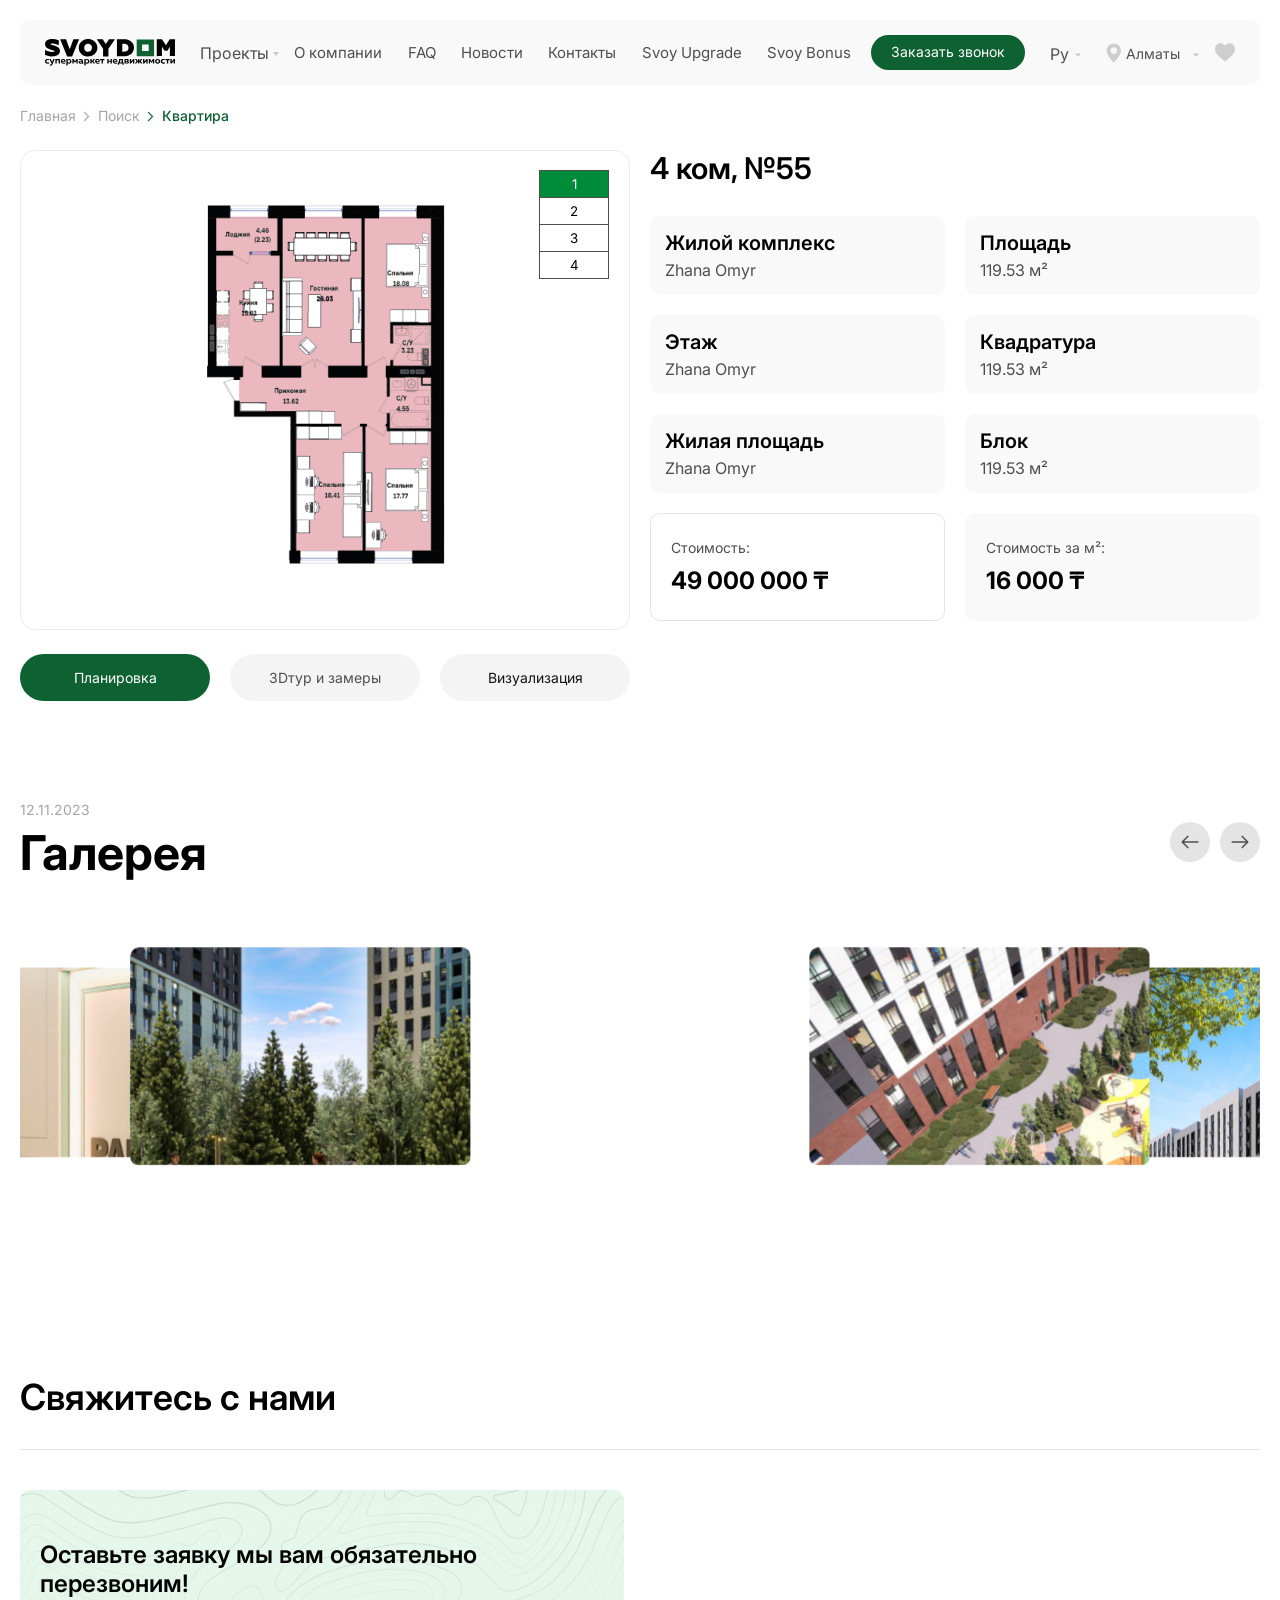
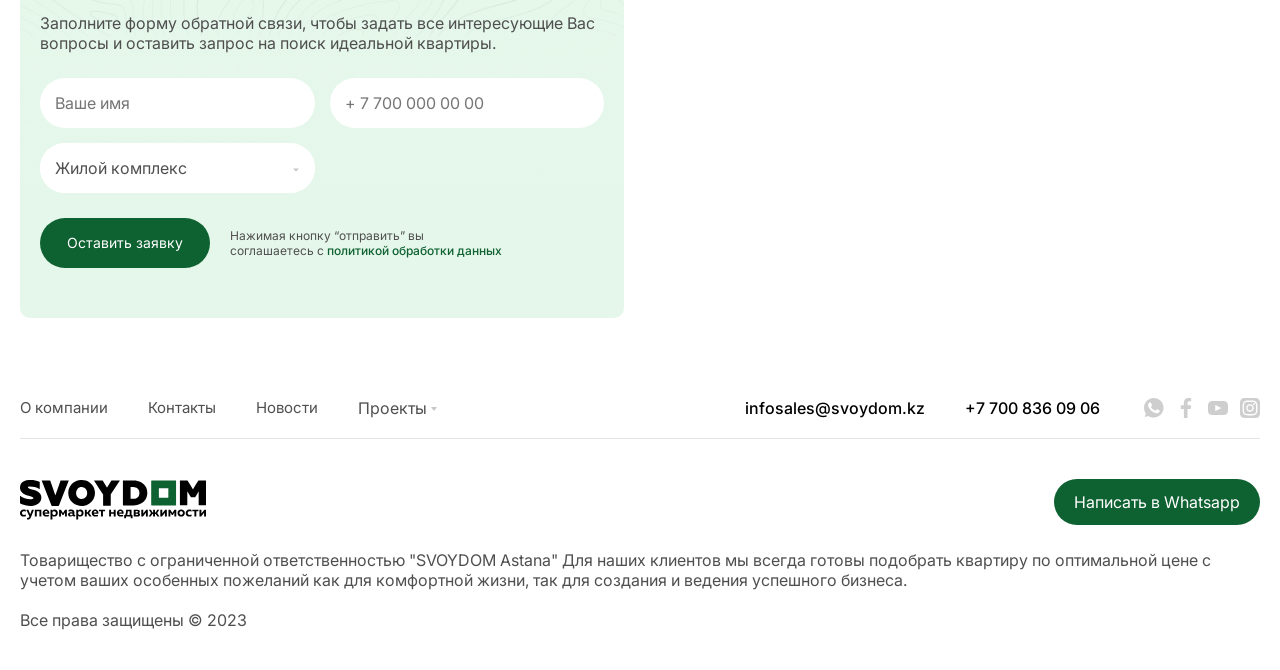
==== apartment-info.html @ ae8a0e59 "ok" ====
<!DOCTYPE html>
<html lang="ru">
  <head>
    <meta charset="UTF-8" />
    <meta http-equiv="X-UA-Compatible" content="IE=edge" />
    <meta name="viewport" content="width=device-width, initial-scale=1" />
    <meta http-equiv="x-ua-compatible" content="IE=edge" />
    <title>SVOYDOM</title>
    <link
      href="https://fonts.googleapis.com/css2?family=Inter:wght@300;400;500;600;700;800;900&display=swap"
      rel="stylesheet"
    />
    <link rel="stylesheet" href="css/slick.css" />
    <link rel="stylesheet" href="css/slick-theme.css" />
    <link rel="stylesheet" href="css/select2.min.css" />
    <link rel="stylesheet" href="css/nouislider.min.css" />
    <link rel="stylesheet" href="css/aos.css" />
    <link
      rel="stylesheet"
      href="https://cdn.jsdelivr.net/npm/swiper@11/swiper-bundle.min.css"
    />
    <link rel="stylesheet" href="css/style.css" />
  </head>

  <body>
    <header class="header" id="header">
      <div class="wrapper">
        <div class="header-info">
          <a href="index.html" class="logo"
            ><img src="img/logo.svg" alt=""
          /></a>
          <div class="menu-wrap">
            <ul class="main-menu">
              <li>
                <button type="button">Проекты <span>Меню</span></button>
                <ul class="sub-menu">
                  <li><a href="current-projects.html">Текущие проекты</a></li>
                  <li><a href="completed-projects.html">Завершенные</a></li>
                </ul>
              </li>
              <li><a href="about.html">О компании</a></li>
              <li><a href="faq.html">FAQ</a></li>
              <li><a href="news.html">Новости</a></li>
              <li><a href="contacts.html">Контакты</a></li>
              <li><a href="upgrade.html">Svoy Upgrade</a></li>
              <li><a href="upgrade.html">Svoy Bonus</a></li>
            </ul>
            <div class="btn-wrap">
              <a href="#" class="green-btn">Заказать звонок</a>
              <div class="select-wrap lang">
                <select>
                  <option value="1">Ру</option>
                  <option value="2">Кз</option>
                </select>
              </div>
            </div>
          </div>
          <div class="header-buttons">
            <div class="select-wrap icon-select">
              <select>
                <option value="1">Алматы</option>
                <option value="2">Астана</option>
                <option value="3">Атырау</option>
              </select>
            </div>
            <button class="drop-menu">
              <img src="img/drop-icon.svg" alt="" />
            </button>
            <a href="favorites.html" class="favorite-icon">
              <svg
                width="20"
                height="21"
                viewBox="0 0 20 21"
                fill="none"
                xmlns="http://www.w3.org/2000/svg"
              >
                <path
                  d="M18.4134 3.0747C17.3781 1.95181 15.9575 1.33337 14.413 1.33337C13.2585 1.33337 12.2013 1.69837 11.2704 2.41814C10.8008 2.78142 10.3752 3.22595 10 3.7447C9.62492 3.22607 9.19922 2.78142 8.72941 2.41814C7.79875 1.69837 6.74148 1.33337 5.58699 1.33337C4.0425 1.33337 2.62176 1.95181 1.58645 3.0747C0.563516 4.18447 0 5.7006 0 7.34396C0 9.03537 0.630351 10.5837 1.98363 12.2167C3.19426 13.6774 4.93422 15.1603 6.94914 16.8774C7.63719 17.4638 8.41707 18.1284 9.22684 18.8364C9.4408 19.0238 9.71557 19.1271 10 19.127C10.2846 19.127 10.5592 19.0238 10.7729 18.8367C11.5826 18.1286 12.363 17.4636 13.0513 16.8769C15.0659 15.1601 16.8059 13.6774 18.0165 12.2165C19.3698 10.5838 20 9.0354 20 7.3438C20 5.7006 19.4365 4.18447 18.4134 3.0747Z"
                />
              </svg>
            </a>
          </div>
        </div>
      </div>
    </header>

    <div class="breadcrumbs-wrap">
      <div class="wrapper">
        <ul class="breadcrumbs-menu">
          <li><a href="index.html">Главная</a></li>
          <li><a href="apartments.html">Поиск</a></li>
          <li><span>Квартира</span></li>
        </ul>
      </div>
    </div>

    <div class="apartment-info">
      <div class="wrapper">
        <div class="tab-wrap">
          <div class="tab-content">
            <div class="tab-content-item active">
              <div class="hover-img-wrap">
                <img src="img/tab-img1.png" alt="" />
              </div>
              <div class="links">
                <button data-src="img/tab-img1.png" class="active">1</button>
                <button data-src="img/slider-img3.jpg">2</button>
                <button data-src="img/about-info-img5.jpg">3</button>
                <button data-src="img/info-img2.png">4</button>
              </div>
            </div>
            <div class="tab-content-item"></div>
            <div class="tab-content-item">
              <img src="img/apartment-info-img2.png" alt="" />
            </div>
          </div>
          <ul class="tab-menu">
            <li class="active"><button type="button">Планировка</button></li>
            <li>
              <a href="index.html" class="grey-btn"
                >3D <span class="hide">тур и замеры</span></a
              >
            </li>
            <li><button type="button">Визуализация</button></li>
          </ul>
        </div>
        <div class="apartment-info-wrap">
          <h3>4 ком, №55</h3>
          <div class="info-items">
            <div class="info">
              <b>Жилой комплекс</b>
              <span>Zhana Omyr</span>
            </div>
            <div class="info">
              <b>Площадь</b>
              <span>119.53 м²</span>
            </div>
            <div class="info">
              <b>Этаж</b>
              <span>Zhana Omyr</span>
            </div>
            <div class="info">
              <b>Квадратура</b>
              <span>119.53 м²</span>
            </div>
            <div class="info">
              <b>Жилая площадь</b>
              <span>Zhana Omyr</span>
            </div>
            <div class="info">
              <b>Блок</b>
              <span>119.53 м²</span>
            </div>
          </div>
          <div class="prices">
            <div class="price-info active">
              <span>Стоимость:</span>
              <b>49 000 000 ₸</b>
            </div>
            <div class="price-info">
              <span>Стоимость за м²:</span>
              <b>16 000 ₸</b>
            </div>
          </div>
        </div>
      </div>
    </div>

    <div class="global-slider-wrap mt0">
      <div class="wrapper">
        <div class="title-wrapper">
          <div class="wrap">
            <time class="date">12.11.2023</time>
            <h2
              class="main-title"
              data-aos="fade-right"
              data-aos-offset="-100"
              data-aos-delay="100"
              data-aos-duration="800"
              data-aos-easing="ease-in-out"
            >
              Галерея
            </h2>
          </div>
          <div class="swiper-buttons">
            <button type="button" class="swiper-button-prev">
              <img src="img/slider-arrow.svg" alt="" />
            </button>
            <button type="button" class="swiper-button-next">
              <img src="img/slider-arrow.svg" alt="" />
            </button>
          </div>
        </div>
        <div class="swiper mySwiper">
          <div class="swiper-wrapper">
            <div class="swiper-slide">
              <div class="info">
                <img src="img/slider-img1.jpg" />
                <div class="texts">
                  <span>День 3</span>
                  <b>Название фото</b>
                  <span>2023 Padar Island</span>
                </div>
              </div>
              <p class="text">
                1 Специально для наших дорогих клиентов мы создали уникальную
                программу лояльности, которая подарит больше возможностей и
                приятных впечатлений! При покупке квартиры в новых строящихся
                объектах клиент автоматически становится участником розыгрыша,
                главным призом которого является +1 комната к текущей покупке.
              </p>
            </div>
            <div class="swiper-slide">
              <div class="info">
                <img src="img/slider-img2.jpg" />
                <div class="texts">
                  <span>День 3</span>
                  <b>Название фото</b>
                  <span>2023 Padar Island</span>
                </div>
              </div>
              <p class="text">
                2 Специально для наших дорогих клиентов мы создали уникальную
                программу лояльности, которая подарит больше возможностей и
                приятных впечатлений! При покупке квартиры в новых строящихся
                объектах клиент автоматически становится участником розыгрыша,
                главным призом которого является +1 комната к текущей покупке.
              </p>
            </div>
            <div class="swiper-slide">
              <div class="info">
                <img src="img/slider-img3.jpg" />
                <div class="texts">
                  <span>День 3</span>
                  <b>Название фото</b>
                  <span>2023 Padar Island</span>
                </div>
              </div>
              <p class="text">
                3 Специально для наших дорогих клиентов мы создали уникальную
                программу лояльности, которая подарит больше возможностей и
                приятных впечатлений! При покупке квартиры в новых строящихся
                объектах клиент автоматически становится участником розыгрыша,
                главным призом которого является +1 комната к текущей покупке.
              </p>
            </div>
            <div class="swiper-slide">
              <div class="info">
                <img src="img/slider-img4.jpg" />
                <div class="texts">
                  <span>День 3</span>
                  <b>Название фото</b>
                  <span>2023 Padar Island</span>
                </div>
              </div>
              <p class="text">
                4 Специально для наших дорогих клиентов мы создали уникальную
                программу лояльности, которая подарит больше возможностей и
                приятных впечатлений! При покупке квартиры в новых строящихся
                объектах клиент автоматически становится участником розыгрыша,
                главным призом которого является +1 комната к текущей покупке.
              </p>
            </div>
            <div class="swiper-slide">
              <div class="info">
                <img src="img/slider-img5.jpg" />
                <div class="texts">
                  <span>День 3</span>
                  <b>Название фото</b>
                  <span>2023 Padar Island</span>
                </div>
              </div>
              <p class="text">
                5 Специально для наших дорогих клиентов мы создали уникальную
                программу лояльности, которая подарит больше возможностей и
                приятных впечатлений! При покупке квартиры в новых строящихся
                объектах клиент автоматически становится участником розыгрыша,
                главным призом которого является +1 комната к текущей покупке.
              </p>
            </div>
            <div class="swiper-slide">
              <div class="info">
                <img src="img/slider-img1.jpg" />
                <div class="texts">
                  <span>День 3</span>
                  <b>Название фото</b>
                  <span>2023 Padar Island</span>
                </div>
              </div>
              <p class="text">
                6 Специально для наших дорогих клиентов мы создали уникальную
                программу лояльности, которая подарит больше возможностей и
                приятных впечатлений! При покупке квартиры в новых строящихся
                объектах клиент автоматически становится участником розыгрыша,
                главным призом которого является +1 комната к текущей покупке.
              </p>
            </div>
            <div class="swiper-slide">
              <div class="info">
                <img src="img/slider-img2.jpg" />
                <div class="texts">
                  <span>День 3</span>
                  <b>Название фото</b>
                  <span>2023 Padar Island</span>
                </div>
              </div>
              <p class="text">
                7 Специально для наших дорогих клиентов мы создали уникальную
                программу лояльности, которая подарит больше возможностей и
                приятных впечатлений! При покупке квартиры в новых строящихся
                объектах клиент автоматически становится участником розыгрыша,
                главным призом которого является +1 комната к текущей покупке.
              </p>
            </div>
            <div class="swiper-slide">
              <div class="info">
                <img src="img/slider-img3.jpg" />
                <div class="texts">
                  <span>День 3</span>
                  <b>Название фото</b>
                  <span>2023 Padar Island</span>
                </div>
              </div>
              <p class="text">
                8 Специально для наших дорогих клиентов мы создали уникальную
                программу лояльности, которая подарит больше возможностей и
                приятных впечатлений! При покупке квартиры в новых строящихся
                объектах клиент автоматически становится участником розыгрыша,
                главным призом которого является +1 комната к текущей покупке.
              </p>
            </div>
            <div class="swiper-slide">
              <div class="info">
                <img src="img/slider-img4.jpg" />
                <div class="texts">
                  <span>День 3</span>
                  <b>Название фото</b>
                  <span>2023 Padar Island</span>
                </div>
              </div>
              <p class="text">
                9 Специально для наших дорогих клиентов мы создали уникальную
                программу лояльности, которая подарит больше возможностей и
                приятных впечатлений! При покупке квартиры в новых строящихся
                объектах клиент автоматически становится участником розыгрыша,
                главным призом которого является +1 комната к текущей покупке.
              </p>
            </div>
            <div class="swiper-slide">
              <div class="info">
                <img src="img/slider-img5.jpg" />
                <div class="texts">
                  <span>День 3</span>
                  <b>Название фото</b>
                  <span>2023 Padar Island</span>
                </div>
              </div>
              <p class="text">
                10 Специально для наших дорогих клиентов мы создали уникальную
                программу лояльности, которая подарит больше возможностей и
                приятных впечатлений! При покупке квартиры в новых строящихся
                объектах клиент автоматически становится участником розыгрыша,
                главным призом которого является +1 комната к текущей покупке.
              </p>
            </div>
          </div>
          <div class="swiper-pagination"></div>
        </div>
      </div>
    </div>

    <div class="contact-us">
      <div class="wrapper">
        <div class="title-wrap">
          <h2
            class="main-title"
            data-aos="fade-right"
            data-aos-offset="-100"
            data-aos-delay="100"
            data-aos-duration="800"
            data-aos-easing="ease-in-out"
          >
            Свяжитесь с нами
          </h2>
        </div>
        <div class="contact-info-wrap">
          <div class="contact-form-wrap">
            <img src="img/contact-bg.png" alt="" class="bg" />
            <h3>Оставьте заявку мы вам обязательно перезвоним!</h3>
            <p>
              Заполните форму обратной связи, чтобы задать все интересующие Вас
              вопросы и оставить запрос на поиск идеальной квартиры.
            </p>
            <form class="contact-form">
              <div class="inputs">
                <input type="text" placeholder="Ваше имя" />
                <input
                  type="tel"
                  class="phone-number-input"
                  placeholder="+ 7 700 000 00 00"
                />
                <div class="select-wrap">
                  <select>
                    <option value="1">Жилой комплекс</option>
                    <option value="2">Первый</option>
                    <option value="3">Второй</option>
                  </select>
                </div>
              </div>
              <div class="btn-wrap">
                <button class="green-btn" type="button">Оставить заявку</button>
                <p>
                  Нажимая кнопку “отправить” вы соглашаетесь с
                  <a href="#"> политикой обработки данных</a>
                </p>
              </div>
            </form>
          </div>
          <div id="map2"></div>
        </div>
      </div>
    </div>

    <footer class="footer">
      <div class="wrapper">
        <div class="footer-top">
          <div class="footer-menu-wrap">
            <a href="index.html" class="footer-logo hide">
              <img src="img/logo.svg" alt="" />
            </a>
            <ul class="main-menu">
              <li><a href="about.html">О компании</a></li>
              <li><a href="contacts.html">Контакты</a></li>
              <li><a href="news.html">Новости</a></li>
              <li>
                <button type="button">Проекты</button>
                <ul class="sub-menu">
                  <li><a href="current-projects.html">Текущие проекты</a></li>
                  <li><a href="completed-projects.html">Завершенные</a></li>
                </ul>
              </li>
            </ul>
            <ul class="social-menu">
              <li>
                <a href="#"></a>
              </li>
              <li>
                <a href="#"></a>
              </li>
              <li>
                <a href="#"></a>
              </li>
              <li>
                <a href="#"></a>
              </li>
            </ul>
          </div>
          <div class="links">
            <a href="mailto:infosales@svoydom.kz">infosales@svoydom.kz</a>
            <a href="tel:+77008360906">+7 700 836 09 06</a>
          </div>
        </div>
        <div class="footer-bottom">
          <div class="top">
            <a href="index.html" class="footer-logo">
              <img src="img/logo.svg" alt="" />
            </a>
            <a href="#" class="green-btn">Написать в Whatsapp</a>
          </div>
          <p>
            Товарищество с ограниченной ответственностью "SVOYDOM Astana" Для
            наших клиентов мы всегда готовы подобрать квартиру по оптимальной
            цене с учетом ваших особенных пожеланий как для комфортной жизни,
            так для создания и ведения успешного бизнеса.
          </p>
          <p>Все права защищены &copy; 2023</p>
        </div>
      </div>
    </footer>

    <a href="#header" class="top-scroll">
      <span class="icon">
        <svg
          width="16"
          height="9"
          viewBox="0 0 16 9"
          fill="none"
          xmlns="http://www.w3.org/2000/svg"
        >
          <path
            d="M7.99997 6.99385e-07C8.09548 -0.000101352 8.19008 0.0192601 8.27832 0.0569722C8.36656 0.0946834 8.4467 0.150001 8.51415 0.219749L15.7869 7.71971C16.071 8.01277 16.071 8.48733 15.7869 8.7802C15.5027 9.07308 15.0425 9.07327 14.7585 8.7802L7.99997 1.81049L1.24143 8.78021C0.957251 9.07327 0.497068 9.07327 0.213069 8.78021C-0.0709305 8.48714 -0.0711137 8.01259 0.213069 7.71971L7.48578 0.219749C7.55323 0.150001 7.63338 0.0946834 7.72162 0.0569723C7.80986 0.0192602 7.90445 -0.000101335 7.99997 6.99385e-07Z"
          />
        </svg>
      </span>
      <span class="text">Наверх</span>
    </a>

    <script src="js/jquery-3.4.1.min.js"></script>
    <script src="js/slick.min.js"></script>
    <script src="js/gsap.min.js"></script>
    <script src="js/ScrollTrigger.min.js"></script>
    <script src="js/jquery.inputmask.bundle.min.js"></script>
    <script src="js/jquery.validate.js"></script>
    <script src="js/select2.min.js"></script>
    <script src="js/nouislider.min.js"></script>
    <script src="js/aos.js"></script>
    <script src="js/jquery.magnific-popup.min.js"></script>
    <script src="js/jquery.smooth-scroll.min.js"></script>
    <script src="https://cdn.jsdelivr.net/npm/swiper@11/swiper-bundle.min.js"></script>
    <script src="js/script.js"></script>

    <script src="https://api-maps.yandex.ru/2.1/?lang=ru_RU"></script>

    <script>
      let center2 = [55.707076, 37.385825];
      let center3 = [55.847076, 37.485825];
      let center4 = [55.687076, 36.885825];

      function init() {
        let map = new ymaps.Map("map2", {
          center: center2,
          zoom: 9,
          controls: [],
        });

        let placemark2 = new ymaps.Placemark(
          center2,
          {
            balloonContent: `
            
    <div class="balloon-wrap">
      <div class="img-wrap">
        <img src="img/balloon-img.jpg" alt="" />
      </div>
      <div class="bottom-wrap">
      <span class="address"
        >Адрес г. Алматы ул. Макатаева 129в, Алматы 050000</span
      >
    </div>
    </div>
            
            `,
          },
          {
            iconLayout: "default#image",
            iconImageHref: "img/map-marker.svg",
            iconImageOffset: [0, 0],
            iconImageSize: [100, 34],
            hideIconOnBalloonOpen: false,
          }
        );

        map.geoObjects.add(placemark2);
        map.behaviors.disable("scrollZoom");
      }
      ymaps.ready(init);
    </script>

    <script>
      var swiper = new Swiper(".mySwiper", {
        slidesPerView: 1,
        centeredSlides: false,
        slideToClickedSlide: false,
        grabCursor: false,
        centeredSlides: false,
        loop: false,
        height: 200,
        spaceBetween: 20,
        effect: "coverflow",
        coverflowEffect: {
          rotate: 0,
          stretch: 0,
          depth: 0,
          modifier: 1,
          slideShadows: false,
        },
        pagination: {
          el: ".swiper-pagination",
        },
        navigation: {
          nextEl: ".swiper-button-next",
          prevEl: ".swiper-button-prev",
        },
        breakpoints: {
          1025: {
            slidesPerView: 3,
            slideToClickedSlide: true,
            grabCursor: true,
            centeredSlides: true,
            loop: true,
            speed: 800,
            coverflowEffect: {
              rotate: 0,
              stretch: 20,
              depth: 200,
              modifier: 1,
              slideShadows: false,
            },
          },
        },
      });
    </script>
  </body>
</html>
---- css/nouislider.min.css ----
.noUi-target,
.noUi-target * {
  -webkit-touch-callout: none;
  -webkit-tap-highlight-color: transparent;
  -webkit-user-select: none;
  -ms-touch-action: none;
  touch-action: none;
  -ms-user-select: none;
  -moz-user-select: none;
  user-select: none;
  -moz-box-sizing: border-box;
  box-sizing: border-box;
}
.noUi-target {
  position: relative;
}
.noUi-base,
.noUi-connects {
  width: 100%;
  height: 100%;
  position: relative;
  z-index: 1;
}
.noUi-connects {
  overflow: hidden;
  z-index: 0;
}
.noUi-connect,
.noUi-origin {
  will-change: transform;
  position: absolute;
  z-index: 1;
  top: 0;
  right: 0;
  height: 100%;
  width: 100%;
  -ms-transform-origin: 0 0;
  -webkit-transform-origin: 0 0;
  -webkit-transform-style: preserve-3d;
  transform-origin: 0 0;
  transform-style: flat;
}
.noUi-txt-dir-rtl.noUi-horizontal .noUi-origin {
  left: 0;
  right: auto;
}
.noUi-vertical .noUi-origin {
  top: -100%;
  width: 0;
}
.noUi-horizontal .noUi-origin {
  height: 0;
}
.noUi-handle {
  -webkit-backface-visibility: hidden;
  backface-visibility: hidden;
  position: absolute;
}
.noUi-touch-area {
  height: 100%;
  width: 100%;
}
.noUi-state-tap .noUi-connect,
.noUi-state-tap .noUi-origin {
  -webkit-transition: transform 0.3s;
  transition: transform 0.3s;
}
.noUi-state-drag * {
  cursor: inherit !important;
}
.noUi-horizontal {
  height: 18px;
}
.noUi-horizontal .noUi-handle {
  width: 24px;
  height: 14px;
  right: -10px;
  top: -7px;
  background: #0e6131;
}
.noUi-vertical {
  width: 18px;
}
.noUi-vertical .noUi-handle {
  width: 28px;
  height: 34px;
  right: -6px;
  bottom: -17px;
}
.noUi-txt-dir-rtl.noUi-horizontal .noUi-handle {
  left: -17px;
  right: auto;
}
.noUi-target {
  background: #fafafa;
  border-radius: 4px;
}
.noUi-connects {
  border-radius: 3px;
}
.noUi-connect {
  background: #e4e4e4;
}
.noUi-draggable {
  cursor: ew-resize;
}
.noUi-vertical .noUi-draggable {
  cursor: ns-resize;
}
.noUi-handle {
  border-radius: 50px;
  background: #fff;
  cursor: default;
}

[disabled] .noUi-connect {
  background: #b8b8b8;
}
[disabled] .noUi-handle,
[disabled].noUi-handle,
[disabled].noUi-target {
  cursor: not-allowed;
}
.noUi-pips,
.noUi-pips * {
  -moz-box-sizing: border-box;
  box-sizing: border-box;
}
.noUi-pips {
  position: absolute;
  color: #999;
}
.noUi-value {
  position: absolute;
  white-space: nowrap;
  text-align: center;
}
.noUi-value-sub {
  color: #ccc;
  font-size: 10px;
}
.noUi-marker {
  position: absolute;
  background: #ccc;
}
.noUi-marker-sub {
  background: #aaa;
}
.noUi-marker-large {
  background: #aaa;
}
.noUi-pips-horizontal {
  padding: 10px 0;
  height: 80px;
  top: 100%;
  left: 0;
  width: 100%;
}
.noUi-value-horizontal {
  -webkit-transform: translate(-50%, 50%);
  transform: translate(-50%, 50%);
}
.noUi-rtl .noUi-value-horizontal {
  -webkit-transform: translate(50%, 50%);
  transform: translate(50%, 50%);
}
.noUi-marker-horizontal.noUi-marker {
  margin-left: -1px;
  width: 2px;
  height: 5px;
}
.noUi-marker-horizontal.noUi-marker-sub {
  height: 10px;
}
.noUi-marker-horizontal.noUi-marker-large {
  height: 15px;
}
.noUi-pips-vertical {
  padding: 0 10px;
  height: 100%;
  top: 0;
  left: 100%;
}
.noUi-value-vertical {
  -webkit-transform: translate(0, -50%);
  transform: translate(0, -50%);
  padding-left: 25px;
}
.noUi-rtl .noUi-value-vertical {
  -webkit-transform: translate(0, 50%);
  transform: translate(0, 50%);
}
.noUi-marker-vertical.noUi-marker {
  width: 5px;
  height: 2px;
  margin-top: -1px;
}
.noUi-marker-vertical.noUi-marker-sub {
  width: 10px;
}
.noUi-marker-vertical.noUi-marker-large {
  width: 15px;
}
.noUi-tooltip {
  display: block;
  position: absolute;
  border: 1px solid #d9d9d9;
  border-radius: 3px;
  background: #fff;
  color: #000;
  padding: 5px;
  text-align: center;
  white-space: nowrap;
}
.noUi-horizontal .noUi-tooltip {
  -webkit-transform: translate(-50%, 0);
  transform: translate(-50%, 0);
  left: 50%;
  bottom: 120%;
}
.noUi-vertical .noUi-tooltip {
  -webkit-transform: translate(0, -50%);
  transform: translate(0, -50%);
  top: 50%;
  right: 120%;
}
.noUi-horizontal .noUi-origin > .noUi-tooltip {
  -webkit-transform: translate(50%, 0);
  transform: translate(50%, 0);
  left: auto;
  bottom: 10px;
}
.noUi-vertical .noUi-origin > .noUi-tooltip {
  -webkit-transform: translate(0, -18px);
  transform: translate(0, -18px);
  top: auto;
  right: 28px;
}
---- css/style.css ----
body,
html {
  overflow-x: hidden;
  font-family: "Inter", sans-serif;
}
body.overflow,
html.overflow {
  overflow: hidden;
}
body.fixed,
html.fixed {
  overflow: hidden;
}
body.hidden,
html.hidden {
  overflow-x: hidden;
}

* {
  box-sizing: border-box;
  margin: 0;
  padding: 0;
  font-family: "Inter", sans-serif;
  color: #4f4f4f;
}

body {
  display: -webkit-box;
  display: -ms-flexbox;
  display: flex;
  -webkit-box-orient: vertical;
  -webkit-box-direction: normal;
  -ms-flex-direction: column;
  flex-direction: column;
  -webkit-box-pack: justify;
  -ms-flex-pack: justify;
  justify-content: space-between;
  min-height: 100vh;
}

input,
textarea {
  border: none;
}
input:focus,
textarea:focus {
  outline: none;
}

input::-webkit-outer-spin-button,
input::-webkit-inner-spin-button {
  -webkit-appearance: none;
  margin: 0;
}

input[type=number] {
  -moz-appearance: textfield;
}

button {
  cursor: pointer;
  border: none;
  transition: 0.3s;
  background: none;
}
button:focus {
  outline: none;
  border: none;
}

ul {
  list-style-type: none;
  margin: 0;
  padding: 0;
}

a {
  text-decoration: none;
  transition: 0.3s;
  display: inline-block;
}
a:hover {
  text-decoration: none;
}
a:focus {
  outline: none;
}

.wrapper {
  max-width: 1480px;
  width: 100%;
  margin: 0 auto;
  padding: 0 20px;
}

.error-wrap {
  margin-top: 50px;
}
@media (max-width: 767px) {
  .error-wrap {
    margin-top: 30px;
  }
}
.error-wrap .wrapper {
  max-width: 870px;
  text-align: center;
}
.error-wrap .wrapper img {
  width: 100%;
  margin-bottom: 70px;
}
.error-wrap .wrapper .green-btn {
  display: -webkit-inline-box;
  display: -ms-inline-flexbox;
  display: inline-flex;
}
.error-wrap .wrapper p {
  text-align: center;
  margin-bottom: 20px;
  font-size: 20px;
  font-weight: 600;
  color: #252525;
}

.title-wrap {
  padding-bottom: 30px;
  border-bottom: 1px solid #e4e4e4;
  margin-bottom: 40px;
}
@media (max-width: 1024px) {
  .title-wrap {
    margin-bottom: 20px;
    padding-bottom: 25px;
  }
}
.title-wrap .main-title {
  font-size: 36px;
  font-weight: 600;
  color: #000;
}
@media (max-width: 1024px) {
  .title-wrap .main-title {
    text-align: center;
    font-size: 24px;
  }
}

.main-title {
  font-size: 48px;
  color: #000;
}
@media (max-width: 1200px) {
  .main-title {
    font-size: 28px;
  }
}

.green-btn {
  border-radius: 100px;
  display: -webkit-box;
  display: -ms-flexbox;
  display: flex;
  -webkit-box-align: center;
  -ms-flex-align: center;
  align-items: center;
  -webkit-box-pack: center;
  -ms-flex-pack: center;
  justify-content: center;
  padding: 13px 20px;
  background: #0e6131;
  color: white;
}
.green-btn:hover {
  background: #008b3b;
}

.white-btn {
  border-radius: 100px;
  display: -webkit-box;
  display: -ms-flexbox;
  display: flex;
  -webkit-box-align: center;
  -ms-flex-align: center;
  align-items: center;
  -webkit-box-pack: center;
  -ms-flex-pack: center;
  justify-content: center;
  padding: 13px 20px;
  background: white;
  color: #141414;
}

.grey-btn {
  border-radius: 100px;
  display: -webkit-inline-box;
  display: -ms-inline-flexbox;
  display: inline-flex;
  -webkit-box-align: center;
  -ms-flex-align: center;
  align-items: center;
  -webkit-box-pack: center;
  -ms-flex-pack: center;
  justify-content: center;
  padding: 13px 20px;
  background: #f4f4f4;
  color: #4f4f4f;
}
.grey-btn:hover {
  color: #141414;
}

.red-btn {
  border-radius: 100px;
  display: -webkit-box;
  display: -ms-flexbox;
  display: flex;
  -webkit-box-align: center;
  -ms-flex-align: center;
  align-items: center;
  -webkit-box-pack: center;
  -ms-flex-pack: center;
  justify-content: center;
  padding: 15px 20px;
  background: #ee2929;
  color: white;
}
.red-btn:hover {
  background: #f14f4f;
}
@media (max-width: 767px) {
  .red-btn {
    padding: 12px 20px;
  }
}

.select-wrap {
  position: relative;
  height: 50px;
  min-width: 200px;
  border-radius: 50px;
  background: white;
}
.select-wrap.border {
  border: 1px solid #e4e4e4;
  min-width: auto;
}
@media (max-width: 767px) {
  .select-wrap {
    height: 44px;
  }
}
.select-wrap:hover .select2-selection__arrow b {
  background: url(../img/arrow-green.svg) no-repeat center center !important;
}
.select-wrap:hover .select2-container .select2-selection--single .select2-selection__rendered {
  color: #008b3b;
}
.select-wrap:hover.border {
  border-color: #cecece;
}
.select-wrap:hover.border .select2-selection__rendered {
  color: #141414 !important;
}
.select-wrap select {
  display: none;
}
.select-wrap .select2 {
  position: relative;
  width: 100% !important;
  height: 100%;
}
.select-wrap .select2 .selection {
  width: 100%;
}
.select-wrap .select2-container--default .select2-selection--single {
  background-color: transparent;
  text-align: left;
  border: none;
  padding: 0 20px;
  padding-left: 0;
  background: #fff;
  height: 100%;
  border-radius: 50px;
}
.select-wrap .select2-container--default .select2-selection--single:focus {
  outline: none;
}
.select-wrap .select2-container .select2-selection--single .select2-selection__rendered {
  font-size: 16px;
  padding: 10px 15px;
  line-height: 30px;
  height: 50px;
  color: #4f4f4f;
}
@media (max-width: 767px) {
  .select-wrap .select2-container .select2-selection--single .select2-selection__rendered {
    font-size: 14px;
    height: 44px;
    line-height: 24px;
  }
}
.select-wrap .select2-selection__arrow {
  width: 6px !important;
  height: 7px !important;
  top: 50% !important;
  right: 15px !important;
  transform: translateY(-50%);
  z-index: 1 !important;
  background-color: transparent;
}
.select-wrap .select2-selection__arrow b {
  background: url(../img/arrow.svg) no-repeat center center;
  width: 6px !important;
  height: 7px !important;
  border: none !important;
  transition: 0.2s;
}
.select-wrap .select2-container--default.select2-container--open .select2-selection--single .select2-selection__arrow b {
  transform: rotate(180deg);
}
.select-wrap.style2 {
  min-width: auto;
  height: auto;
}
.select-wrap.style2 .select2-selection__rendered {
  padding: 0 !important;
  padding-right: 20px !important;
  color: #000 !important;
  height: auto !important;
  line-height: inherit !important;
  transition: 0.3s;
}
@media (max-width: 767px) {
  .select-wrap.style2 .select2-selection__rendered {
    font-size: 16px !important;
  }
}
.select-wrap.style2 .select2-selection--single {
  padding-right: 0 !important;
}
.select-wrap.style2 .select2-selection__arrow {
  right: 5px !important;
}
.select-wrap.style2 .select2-selection__arrow b {
  background: url(../img/arrow-black.svg) no-repeat center center;
  width: 6px !important;
  height: 7px !important;
  border: none !important;
  transition: 0.2s;
}
.select-wrap.style2:hover .select2-selection__rendered {
  color: #008b3b !important;
}

.select2-dropdown {
  border: none !important;
  font-size: 16px !important;
}
@media (max-width: 767px) {
  .select2-dropdown {
    font-size: 14px !important;
  }
}

.select2-container--default .select2-selection--single .select2-selection__placeholder {
  color: #4f4f4f;
}

.select2-container--default .select2-results__option[aria-selected=true] {
  background: white;
  color: #4f4f4f;
  font-size: 16px !important;
  font-weight: 400;
  transition: 0s;
}
@media (max-width: 767px) {
  .select2-container--default .select2-results__option[aria-selected=true] {
    font-size: 14px !important;
  }
}

.select2-container--default .select2-results__option--highlighted[aria-selected] {
  font-size: 16px;
  background: white;
  color: #008b3b;
  font-weight: 400;
  transition: 0s;
}
@media (max-width: 767px) {
  .select2-container--default .select2-results__option--highlighted[aria-selected] {
    font-size: 14px;
  }
}

.select2-search--dropdown {
  padding: 0;
}

.select2-container--open .select2-dropdown {
  bottom: 0 !important;
  top: 100%;
  transition: 0s;
}

.select2-results__options {
  border: none;
  max-height: inherit !important;
  background: white;
  border-radius: 10px;
  padding: 20px 0;
  margin-top: 10px;
  transition: 0s;
  min-width: 100%;
  width: max-content;
  box-shadow: 1px 1px 20px 0px rgba(0, 0, 0, 0.11);
  -webkit-box-shadow: 1px 1px 20px 0px rgba(0, 0, 0, 0.11);
  -moz-box-shadow: 1px 1px 20px 0px rgba(0, 0, 0, 0.11);
}

.select2-results__option {
  font-size: 16px;
  background: #fff;
  white-space: nowrap;
  display: -webkit-box;
  display: -ms-flexbox;
  display: flex;
  -webkit-box-align: center;
  -ms-flex-align: center;
  align-items: center;
  padding: 0 15px !important;
  margin-bottom: 20px;
  transition: 0s;
}
.select2-results__option:last-child {
  margin-bottom: 0;
}
@media (max-width: 767px) {
  .select2-results__option {
    font-size: 14px;
  }
}
.select2-results__option:last-child {
  border: none;
}
.select2-results__option > span {
  display: -webkit-box;
  display: -ms-flexbox;
  display: flex;
  -webkit-box-align: center;
  -ms-flex-align: center;
  align-items: center;
}
.select2-results__option > span img {
  width: 25px;
  height: 25px;
  margin-right: 5px;
  margin-bottom: 3px;
}

.select2-search__field {
  border: none !important;
  border-bottom: none !important;
  border-top: 1px solid rgba(70, 70, 95, 0.1) !important;
  padding-left: 10px !important;
  font-size: 11px !important;
  min-height: 30px;
  transition: 0s;
}

.select2-search--dropdown {
  border: none;
}

.select2-search {
  display: none;
}

.select2-results__option {
  font-weight: 400;
  padding: 0 15px;
  color: #4f4f4f;
  font-size: 16px;
  transition: 0s;
}
@media (max-width: 767px) {
  .select2-results__option {
    font-size: 14px;
  }
}

.balloon-wrap {
  max-width: 290px;
  width: 100%;
  border-radius: 10px;
  overflow: hidden;
}
@media (max-width: 767px) {
  .balloon-wrap {
    display: none;
  }
}
.balloon-wrap img {
  width: 100%;
  height: 100%;
  object-fit: cover;
}
.balloon-wrap .bottom-wrap {
  padding: 15px 20px;
  background: white;
}
.balloon-wrap .address {
  font-size: 14px;
  line-height: 17px;
}

.current-projects {
  margin-top: 80px;
}
@media (max-width: 1024px) {
  .current-projects {
    margin-top: 50px;
  }
}
@media (max-width: 767px) {
  .current-projects .wrapper {
    text-align: center;
  }
}
.current-projects .wrapper .title-wrap {
  display: -webkit-box;
  display: -ms-flexbox;
  display: flex;
  -webkit-box-align: center;
  -ms-flex-align: center;
  align-items: center;
  -webkit-box-pack: justify;
  -ms-flex-pack: justify;
  justify-content: space-between;
}
@media (max-width: 767px) {
  .current-projects .wrapper .title-wrap {
    text-align: center;
    -webkit-box-orient: vertical;
    -webkit-box-direction: normal;
    -ms-flex-direction: column;
    flex-direction: column;
  }
}
.current-projects .wrapper .title-wrap > span {
  font-size: 16px;
  font-weight: 500;
}
@media (max-width: 767px) {
  .current-projects .wrapper .title-wrap > span {
    margin-top: 15px;
  }
}
.current-projects .wrapper .grey-btn {
  margin-top: 24px;
}
@media (max-width: 767px) {
  .current-projects .wrapper .grey-btn {
    margin: 24px auto 0;
  }
}
.current-projects .wrapper .projects-items {
  display: grid;
  grid-template-columns: 1fr 1fr 1fr 1fr;
  gap: 15px;
  align-items: baseline;
}
@media (max-width: 1300px) {
  .current-projects .wrapper .projects-items {
    grid-template-columns: 1fr 1fr 1fr;
  }
}
@media (max-width: 1024px) {
  .current-projects .wrapper .projects-items {
    grid-template-columns: 1fr 1fr;
  }
}
@media (max-width: 767px) {
  .current-projects .wrapper .projects-items {
    grid-template-columns: 1fr;
  }
}
.current-projects .wrapper .projects-items .projects-item {
  border-radius: 10px;
  overflow: hidden;
  border: 1px solid #e4e4e4;
  position: relative;
  z-index: 0;
}
@media (max-width: 767px) {
  .current-projects .wrapper .projects-items .projects-item {
    max-width: 470px;
    margin: 0 auto;
    width: 100%;
  }
}
.current-projects .wrapper .projects-items .projects-item .count {
  position: absolute;
  top: 15px;
  left: 15px;
  z-index: 10;
  border-radius: 5px;
  background: #ffca0f;
  padding: 5px 10px;
  color: #000;
  font-size: 12px;
  font-weight: 600;
}
.current-projects .wrapper .projects-items .projects-item .img-wrap {
  display: -webkit-box;
  display: -ms-flexbox;
  display: flex;
}
.current-projects .wrapper .projects-items .projects-item .img-wrap img {
  width: 100%;
  height: 100%;
  object-fit: cover;
}
.current-projects .wrapper .projects-items .projects-item .text-wrap {
  padding: 20px;
  background: white;
  display: -webkit-box;
  display: -ms-flexbox;
  display: flex;
  -webkit-box-orient: vertical;
  -webkit-box-direction: normal;
  -ms-flex-direction: column;
  flex-direction: column;
  align-items: flex-start;
  min-height: 236px;
  position: relative;
  top: auto;
  margin-bottom: -55px;
}
@media (max-width: 1024px) {
  .current-projects .wrapper .projects-items .projects-item .text-wrap {
    margin-bottom: 0;
    min-height: auto;
  }
}
.current-projects .wrapper .projects-items .projects-item .text-wrap b {
  font-size: 24px;
  color: #000;
  font-weight: 600;
  text-align: left;
  display: block;
}
@media (max-width: 1024px) {
  .current-projects .wrapper .projects-items .projects-item .text-wrap b {
    font-size: 18px;
  }
}
.current-projects .wrapper .projects-items .projects-item .text-wrap p {
  display: -webkit-box;
  display: -ms-flexbox;
  display: flex;
  margin-bottom: 10px;
}
.current-projects .wrapper .projects-items .projects-item .text-wrap p span {
  position: relative;
  z-index: 0;
  margin: 0;
  margin-right: 20px;
  color: #4f4f4f;
  font-size: 16px;
  white-space: nowrap;
}
@media (max-width: 1400px) {
  .current-projects .wrapper .projects-items .projects-item .text-wrap p span {
    font-size: 14px;
  }
}
.current-projects .wrapper .projects-items .projects-item .text-wrap p span:last-child {
  margin-right: 0;
}
.current-projects .wrapper .projects-items .projects-item .text-wrap p span:last-child:after {
  content: none;
}
.current-projects .wrapper .projects-items .projects-item .text-wrap p span:after {
  content: "";
  position: absolute;
  right: -10px;
  width: 1px;
  height: 100%;
  background: #d7d7d7;
}
.current-projects .wrapper .projects-items .projects-item .text-wrap span {
  margin-bottom: 10px;
  display: inline-block;
}
@media (max-width: 1024px) {
  .current-projects .wrapper .projects-items .projects-item .text-wrap span {
    font-size: 14px;
  }
}
.current-projects .wrapper .projects-items .projects-item .text-wrap span.text {
  color: #000;
}
.current-projects .wrapper .projects-items .projects-item .text-wrap span.grey-text {
  margin-top: 5px;
}
.current-projects .wrapper .projects-items .projects-item .text-wrap span.red-text {
  color: #eb5757;
}
.current-projects .wrapper .projects-items .projects-item .text-wrap img {
  margin-top: 10px;
}
@media (min-width: 1025px) {
  .current-projects .wrapper .projects-items .projects-item:hover .text-wrap {
    top: -50px;
  }
}
@media (max-width: 767px) {
  .current-projects .wrapper .projects-items .projects-item.mobile-hide {
    display: none;
  }
}
.current-projects.center {
  text-align: center;
  margin-top: 0;
}
.current-projects.center .wrapper {
  display: -webkit-box;
  display: -ms-flexbox;
  display: flex;
  -webkit-box-orient: vertical;
  -webkit-box-direction: normal;
  -ms-flex-direction: column;
  flex-direction: column;
}
.current-projects.center .main-title {
  text-align: left;
  margin-bottom: 20px;
}
@media (max-width: 767px) {
  .current-projects.center .main-title {
    text-align: center;
  }
}
.current-projects.center .select-wrap {
  margin-bottom: 50px;
  align-self: flex-start;
  min-width: auto;
}
@media (max-width: 767px) {
  .current-projects.center .select-wrap {
    margin-bottom: 40px;
    align-self: center;
  }
}
.current-projects.center .grey-btn {
  align-self: center;
}

.ymaps-2-1-79-balloon {
  box-shadow: none !important;
  overflow: hidden;
  border-radius: 10px;
}

.ymaps-2-1-79-balloon__close {
  display: none;
}

.ymaps-2-1-79-balloon__close + .ymaps-2-1-79-balloon__content {
  margin: 0 !important;
}

.ymaps-2-1-79-balloon__content {
  padding: 0 !important;
  margin: 0;
}

.radio-wrap input[type=radio] {
  display: none;
}
.radio-wrap input:checked + label {
  background: #0e6131;
  color: white;
}
.radio-wrap label {
  display: -webkit-box;
  display: -ms-flexbox;
  display: flex;
  -webkit-box-align: center;
  -ms-flex-align: center;
  align-items: center;
  -webkit-box-pack: center;
  -ms-flex-pack: center;
  justify-content: center;
  width: 50px;
  height: 50px;
  border-radius: 10px;
  border: 1px solid #e4e4e4;
  color: #4f4f4f;
  font-size: 16px;
  min-width: 50px;
  cursor: pointer;
}

.range-info {
  position: relative;
  z-index: 0;
}
.range-info #range-slider-1,
.range-info #range-slider-2,
.range-info #range-slider-3,
.range-info #range-slider-4 {
  position: absolute;
  bottom: 0;
  left: 5%;
  width: 90%;
  height: 0;
}
.range-info .inputs {
  display: -webkit-box;
  display: -ms-flexbox;
  display: flex;
  border: 1px solid #e4e4e4;
  -webkit-box-align: center;
  -ms-flex-align: center;
  align-items: center;
  -webkit-box-pack: justify;
  -ms-flex-pack: justify;
  justify-content: space-between;
  padding: 0 15px;
  padding-right: 30px;
  border-radius: 50px;
  height: 50px;
  position: relative;
  transition: 0.3s;
}
.range-info .inputs:after {
  content: "";
  width: 1px;
  height: 24px;
  left: 50%;
  top: 50%;
  transform: translateY(-50%);
  background: #e4e4e4;
  position: absolute;
}
.range-info .inputs .input-wrap {
  width: calc((100% - 30px) / 2);
  display: -webkit-box;
  display: -ms-flexbox;
  display: flex;
  -webkit-box-align: center;
  -ms-flex-align: center;
  align-items: center;
  color: #141414;
  font-size: 17px;
}
.range-info .inputs .input-wrap sup {
  margin-top: -10px;
}
.range-info .inputs .input-wrap input {
  color: #141414;
  margin: 0 5px;
  width: 29px;
  text-align: center;
  font-size: 16px;
}
.range-info .inputs .input-wrap input::-webkit-input-placeholder {
  color: #141414;
  font-size: 16px;
}
.range-info .inputs .input-wrap input::-moz-placeholder {
  color: #141414;
  font-size: 16px;
}
.range-info .inputs .input-wrap input:-ms-input-placeholder {
  color: #141414;
  font-size: 16px;
}
.range-info .inputs .input-wrap input:-moz-placeholder {
  color: #141414;
  font-size: 16px;
}
.range-info.full {
  min-width: 280px;
}
.range-info.full .input-wrap input {
  min-width: 75px;
}
.range-info:hover .inputs {
  border-color: #cecece;
}

.header {
  margin: 20px 0;
  position: relative;
  z-index: 2;
}
@media (max-width: 1024px) {
  .header {
    margin: 0;
    margin-bottom: 15px;
  }
}
@media (max-width: 1024px) {
  .header .wrapper {
    padding: 0;
  }
}
.header .wrapper .header-info {
  background: #f9f9f9;
  border-radius: 10px;
  padding: 15px 25px;
  display: -webkit-box;
  display: -ms-flexbox;
  display: flex;
  -webkit-box-align: center;
  -ms-flex-align: center;
  align-items: center;
}
@media (max-width: 1200px) {
  .header .wrapper .header-info {
    padding: 15px 20px;
  }
}
@media (max-width: 1024px) {
  .header .wrapper .header-info {
    -webkit-box-pack: justify;
    -ms-flex-pack: justify;
    justify-content: space-between;
    border-radius: 0;
    position: relative;
  }
}
.header .wrapper .header-info .logo {
  width: 160px;
  display: -webkit-box;
  display: -ms-flexbox;
  display: flex;
  margin-right: 30px;
}
@media (max-width: 1400px) {
  .header .wrapper .header-info .logo {
    margin-right: 20px;
    min-width: 150px;
  }
}
@media (max-width: 1300px) {
  .header .wrapper .header-info .logo {
    width: 130px;
    min-width: 130px;
  }
}
@media (max-width: 1200px) {
  .header .wrapper .header-info .logo {
    width: 100px;
    min-width: 100px;
    margin-right: 15px;
  }
}
@media (max-width: 1024px) {
  .header .wrapper .header-info .logo {
    width: 110px;
    min-width: auto;
  }
}
.header .wrapper .header-info .logo img {
  width: 100%;
}
.header .wrapper .header-info .menu-wrap {
  display: -webkit-box;
  display: -ms-flexbox;
  display: flex;
  -webkit-box-align: center;
  -ms-flex-align: center;
  align-items: center;
  flex-grow: 1;
}
@media (max-width: 1024px) {
  .header .wrapper .header-info .menu-wrap {
    position: absolute;
    top: 65px;
    left: 0;
    width: 100%;
    overflow-y: auto;
    height: calc(100vh - 65px);
    background: white;
    z-index: 100;
    -webkit-box-orient: vertical;
    -webkit-box-direction: normal;
    -ms-flex-direction: column;
    flex-direction: column;
    align-items: flex-start;
    padding: 20px;
    padding-bottom: 85px;
    transition: 0.3s;
    transform: translateY(-100%);
    visibility: hidden;
    opacity: 0;
  }
  .header .wrapper .header-info .menu-wrap.open {
    visibility: visible;
    opacity: 1;
    transform: translateY(0);
  }
}
.header .wrapper .header-info .menu-wrap .main-menu {
  margin-bottom: -20px;
}
@media (max-width: 1400px) {
  .header .wrapper .header-info .menu-wrap .main-menu {
    -ms-flex-pack: distribute;
    justify-content: space-around;
    flex-grow: 1;
  }
}
@media (max-width: 1024px) {
  .header .wrapper .header-info .menu-wrap .main-menu {
    -webkit-box-orient: vertical;
    -webkit-box-direction: normal;
    -ms-flex-direction: column;
    flex-direction: column;
    justify-content: inherit;
  }
}
@media (max-width: 1400px) {
  .header .wrapper .header-info .menu-wrap .main-menu li {
    margin-right: 15px;
  }
}
@media (max-width: 1200px) {
  .header .wrapper .header-info .menu-wrap .main-menu li:first-child {
    margin-top: -3px;
  }
}
@media (max-width: 1100px) {
  .header .wrapper .header-info .menu-wrap .main-menu li {
    margin-right: 10px;
  }
  .header .wrapper .header-info .menu-wrap .main-menu li:first-child {
    margin-right: 15px;
  }
}
@media (max-width: 1024px) {
  .header .wrapper .header-info .menu-wrap .main-menu li {
    margin-bottom: 20px;
  }
}
@media (max-width: 1200px) {
  .header .wrapper .header-info .menu-wrap .main-menu li button {
    font-size: 13px;
  }
}
@media (max-width: 1100px) {
  .header .wrapper .header-info .menu-wrap .main-menu li button {
    font-size: 12px;
  }
}
@media (max-width: 1024px) {
  .header .wrapper .header-info .menu-wrap .main-menu li button {
    font-size: 0;
    display: none;
  }
}
.header .wrapper .header-info .menu-wrap .main-menu li button span {
  display: none;
}
@media (max-width: 1024px) {
  .header .wrapper .header-info .menu-wrap .main-menu li button span {
    display: inline-block;
    font-size: 16px;
    font-weight: 600;
    color: #008b3b;
  }
}
@media (max-width: 1024px) {
  .header .wrapper .header-info .menu-wrap .main-menu li .sub-menu {
    display: block;
    margin-top: 0;
  }
  .header .wrapper .header-info .menu-wrap .main-menu li .sub-menu li {
    margin-bottom: 20px;
  }
  .header .wrapper .header-info .menu-wrap .main-menu li .sub-menu li:last-child {
    margin-bottom: 0;
  }
}
.header .wrapper .header-info .menu-wrap .btn-wrap {
  display: -webkit-box;
  display: -ms-flexbox;
  display: flex;
  -webkit-box-align: center;
  -ms-flex-align: center;
  align-items: center;
  margin-left: auto;
}
@media (max-width: 1024px) {
  .header .wrapper .header-info .menu-wrap .btn-wrap {
    margin-left: 0;
    margin-top: auto;
    flex-direction: column-reverse;
    align-items: flex-start;
  }
}
.header .wrapper .header-info .menu-wrap .btn-wrap .green-btn {
  font-size: 14px;
  line-height: 15px;
  padding: 9px 20px 11px;
  white-space: nowrap;
}
@media (max-width: 1200px) {
  .header .wrapper .header-info .menu-wrap .btn-wrap .green-btn {
    padding-left: 15px;
    padding-right: 15px;
  }
}
.header .wrapper .header-info .menu-wrap .btn-wrap .select-wrap {
  min-width: 50px;
  margin-left: 5px;
  height: 35px;
  background: none;
}
@media (max-width: 1300px) {
  .header .wrapper .header-info .menu-wrap .btn-wrap .select-wrap {
    margin-left: 10px;
  }
}
@media (max-width: 1024px) {
  .header .wrapper .header-info .menu-wrap .btn-wrap .select-wrap {
    margin: 0;
    margin-bottom: 25px;
    margin-top: 20px;
    min-width: 50px;
  }
}
.header .wrapper .header-info .menu-wrap .btn-wrap .select-wrap .select2-selection__arrow {
  right: 12px !important;
}
.header .wrapper .header-info .menu-wrap .btn-wrap .select-wrap .select2-selection--single {
  background: none;
  padding-right: 10px;
}
.header .wrapper .header-info .menu-wrap .btn-wrap .select-wrap .select2-container--default .select2-selection--single .select2-selection__rendered {
  line-height: 18px;
  height: 35px;
}
.header .wrapper .header-info .header-buttons {
  display: -webkit-box;
  display: -ms-flexbox;
  display: flex;
  -webkit-box-align: center;
  -ms-flex-align: center;
  align-items: center;
}
.header .wrapper .header-info .header-buttons .comparsion-link {
  margin-right: 10px;
  margin-left: 5px;
  display: -webkit-box;
  display: -ms-flexbox;
  display: flex;
}
.header .wrapper .header-info .header-buttons .comparsion-link svg {
  transition: 0.3s;
  fill: #cecece;
}
@media (max-width: 1300px) {
  .header .wrapper .header-info .header-buttons .comparsion-link {
    margin: 0 10px;
  }
}
@media (max-width: 1024px) {
  .header .wrapper .header-info .header-buttons .comparsion-link {
    display: none;
  }
}
.header .wrapper .header-info .header-buttons .comparsion-link:hover svg {
  fill: #008b3b;
}
.header .wrapper .header-info .header-buttons .favorite-icon {
  display: -webkit-box;
  display: -ms-flexbox;
  display: flex;
}
@media (max-width: 1024px) {
  .header .wrapper .header-info .header-buttons .favorite-icon {
    margin-left: 5px;
  }
}
.header .wrapper .header-info .header-buttons .favorite-icon svg {
  transition: 0.3s;
  fill: #cecece;
}
.header .wrapper .header-info .header-buttons .favorite-icon:hover svg {
  fill: #008b3b;
}
.header .wrapper .header-info .header-buttons .drop-menu {
  display: none;
}
@media (max-width: 1024px) {
  .header .wrapper .header-info .header-buttons .drop-menu {
    display: inline-block;
    margin-left: 15px;
    order: 1;
  }
}
.header .wrapper .header-info .header-buttons .icon-select {
  position: relative;
  z-index: 0;
  min-width: 120px;
  height: 35px;
  background: none;
}
.header .wrapper .header-info .header-buttons .icon-select .select2-container--default .select2-selection--single .select2-selection__rendered {
  line-height: 18px;
  height: 35px;
  font-size: 14px;
  padding-left: 32px;
}
.header .wrapper .header-info .header-buttons .icon-select .select2-selection--single {
  background: none;
}
.header .wrapper .header-info .header-buttons .icon-select:after {
  content: "";
  background: url(../img/location.svg);
  background-size: cover;
  background-repeat: no-repeat;
  background-position: center center;
  width: 20px;
  height: 20px;
  position: absolute;
  top: 50%;
  margin-top: -10px;
  left: 10px;
  transition: 0.2s;
}
.header .wrapper .header-info .header-buttons .icon-select:hover:after {
  content: "";
  background: url(../img/location-green.svg);
}
.header.fixed-header {
  position: fixed;
  opacity: 0;
  z-index: -2;
}
@media (max-width: 1024px) {
  .header.fixed-header {
    position: relative !important;
    z-index: 2 !important;
    opacity: 1 !important;
    margin-bottom: 15px !important;
  }
}
.header.fix {
  position: fixed;
  top: 0;
  left: 0;
  z-index: 100;
  width: 100%;
  animation: opacity 0s;
  opacity: 1;
}
.header.fix .breadcrumbs-wrap {
  margin-top: 20px;
}

@keyframes opacity {
  from {
    opacity: 0;
  }
  to {
    opacity: 1;
  }
}
.tab-menu {
  display: -webkit-box;
  display: -ms-flexbox;
  display: flex;
  margin-bottom: 20px;
  -ms-flex-wrap: wrap;
  -webkit-flex-wrap: wrap;
  flex-wrap: wrap;
}
@media (max-width: 767px) {
  .tab-menu {
    margin-bottom: 10px;
  }
}
.tab-menu li {
  margin-right: 10px;
  margin-bottom: 10px;
}
.tab-menu li button {
  font-size: 16px;
  transition: 0.3s;
  border-radius: 50px;
  color: #141414;
  background: #f4f4f4;
  padding: 10px 28px;
}
.tab-menu li.active button {
  color: #fff;
  background: #0e6131;
}

.tab-content .tab-content-item {
  height: 0px;
  overflow: hidden;
}
.tab-content .tab-content-item.active {
  height: auto;
  overflow: visible;
}

.apartment-info {
  margin-bottom: 80px;
}
.apartment-info .wrapper {
  display: grid;
  grid-template-columns: 1fr 1fr;
  gap: 40px;
}
@media (max-width: 1300px) {
  .apartment-info .wrapper {
    gap: 20px;
  }
}
@media (max-width: 1024px) {
  .apartment-info .wrapper {
    grid-template-columns: 1fr;
  }
}
.apartment-info .wrapper .tab-wrap .tab-content {
  margin-bottom: 24px;
}
@media (max-width: 767px) {
  .apartment-info .wrapper .tab-wrap .tab-content {
    margin-bottom: 16px;
  }
}
.apartment-info .wrapper .tab-wrap .tab-content .tab-content-item {
  height: 0;
  visibility: hidden;
  position: relative;
  z-index: 0;
}
.apartment-info .wrapper .tab-wrap .tab-content .tab-content-item .hover-img-wrap {
  display: -webkit-box;
  display: -ms-flexbox;
  display: flex;
  margin: auto;
  max-width: 70%;
  transition: 0.5s;
}
.apartment-info .wrapper .tab-wrap .tab-content .tab-content-item img {
  max-width: 100%;
  max-height: 100%;
  margin: auto;
  transition: 0.5s;
}
.apartment-info .wrapper .tab-wrap .tab-content .tab-content-item .links {
  position: absolute;
  right: 20px;
  top: 20px;
  display: -webkit-box;
  display: -ms-flexbox;
  display: flex;
  -webkit-box-orient: vertical;
  -webkit-box-direction: normal;
  -ms-flex-direction: column;
  flex-direction: column;
}
.apartment-info .wrapper .tab-wrap .tab-content .tab-content-item .links button {
  position: relative;
  z-index: 0;
  color: #000;
  border: 1px solid #4d4d4d;
  padding: 5px 20px;
  min-width: 70px;
  display: -webkit-box;
  display: -ms-flexbox;
  display: flex;
  margin-top: -1px;
  -webkit-box-pack: center;
  -ms-flex-pack: center;
  justify-content: center;
}
@media (max-width: 767px) {
  .apartment-info .wrapper .tab-wrap .tab-content .tab-content-item .links button {
    padding: 5px 10px;
    min-width: 40px;
  }
}
.apartment-info .wrapper .tab-wrap .tab-content .tab-content-item .links button:hover {
  background: #008b3b;
  color: white;
}
.apartment-info .wrapper .tab-wrap .tab-content .tab-content-item .links button.active {
  background: #008b3b;
  color: white;
}
.apartment-info .wrapper .tab-wrap .tab-content .tab-content-item.active {
  border: 1px solid #ebebeb;
  border-radius: 15px;
  display: -webkit-box;
  display: -ms-flexbox;
  display: flex;
  height: auto;
  visibility: visible;
  padding: 20px;
  min-height: 480px;
}
@media (max-width: 767px) {
  .apartment-info .wrapper .tab-wrap .tab-content .tab-content-item.active {
    min-height: auto;
    padding-left: 0;
  }
}
.apartment-info .wrapper .tab-wrap .tab-menu {
  display: grid;
  grid-template-columns: 1fr 1fr 1fr;
  gap: 20px;
}
@media (max-width: 1024px) {
  .apartment-info .wrapper .tab-wrap .tab-menu {
    margin-bottom: 0;
  }
}
@media (max-width: 767px) {
  .apartment-info .wrapper .tab-wrap .tab-menu {
    gap: 8px;
  }
}
.apartment-info .wrapper .tab-wrap .tab-menu li {
  margin: 0;
}
.apartment-info .wrapper .tab-wrap .tab-menu li button,
.apartment-info .wrapper .tab-wrap .tab-menu li a {
  width: 100%;
  padding: 15px 20px;
}
@media (max-width: 1300px) {
  .apartment-info .wrapper .tab-wrap .tab-menu li button,
.apartment-info .wrapper .tab-wrap .tab-menu li a {
    font-size: 14px;
    padding: 15px;
  }
}
@media (max-width: 1024px) {
  .apartment-info .wrapper .tab-wrap .tab-menu li button,
.apartment-info .wrapper .tab-wrap .tab-menu li a {
    padding: 12px 10px;
  }
}
@media (max-width: 767px) {
  .apartment-info .wrapper .tab-wrap .tab-menu li button .hide,
.apartment-info .wrapper .tab-wrap .tab-menu li a .hide {
    display: none;
  }
}
.apartment-info .wrapper .apartment-info-wrap h3 {
  font-size: 34px;
  margin-bottom: 30px;
  font-weight: 600;
  color: #000;
}
@media (max-width: 1300px) {
  .apartment-info .wrapper .apartment-info-wrap h3 {
    font-size: 30px;
  }
}
@media (max-width: 1024px) {
  .apartment-info .wrapper .apartment-info-wrap h3 {
    font-size: 24px;
    margin-bottom: 20px;
  }
}
.apartment-info .wrapper .apartment-info-wrap .info-items {
  display: grid;
  grid-template-columns: 1fr 1fr;
  gap: 20px;
}
@media (max-width: 767px) {
  .apartment-info .wrapper .apartment-info-wrap .info-items {
    grid-template-columns: 1fr;
  }
}
.apartment-info .wrapper .apartment-info-wrap .info {
  border-radius: 10px;
  background: #f9f9f9;
  padding: 15px;
  cursor: default;
}
@media (max-width: 767px) {
  .apartment-info .wrapper .apartment-info-wrap .info {
    padding: 10px 15px;
  }
}
.apartment-info .wrapper .apartment-info-wrap .info > b {
  display: inline-block;
  font-size: 20px;
  margin-bottom: 5px;
  color: #000;
  font-weight: 600;
  position: relative;
  z-index: 0;
}
.apartment-info .wrapper .apartment-info-wrap .info > b:after {
  content: "";
  height: 3px;
  width: 0;
  bottom: 3px;
  left: 0;
  position: absolute;
  z-index: -1;
  transition: 0.3s;
  background: rgba(18, 192, 91, 0.5);
}
.apartment-info .wrapper .apartment-info-wrap .info > span {
  display: block;
  color: #4f4f4f;
}
@media (max-width: 767px) {
  .apartment-info .wrapper .apartment-info-wrap .info > span {
    font-size: 14px;
  }
}
.apartment-info .wrapper .apartment-info-wrap .info:hover b:after {
  width: 100%;
}
.apartment-info .wrapper .apartment-info-wrap .prices {
  display: grid;
  grid-template-columns: 1fr 1fr;
  gap: 20px;
  margin-top: 20px;
  transition: 0.3s;
}
@media (max-width: 767px) {
  .apartment-info .wrapper .apartment-info-wrap .prices {
    grid-template-columns: 1fr;
    gap: 12px;
  }
}
.apartment-info .wrapper .apartment-info-wrap .prices .price-info {
  border-radius: 10px;
  background: #f9f9f9;
  padding: 25px 20px;
  border: 1px solid transparent;
  cursor: default;
  transition: 0.3s;
}
@media (max-width: 767px) {
  .apartment-info .wrapper .apartment-info-wrap .prices .price-info {
    padding: 10px 15px;
  }
}
.apartment-info .wrapper .apartment-info-wrap .prices .price-info b {
  display: block;
  font-size: 36px;
  color: #000;
}
@media (max-width: 1300px) {
  .apartment-info .wrapper .apartment-info-wrap .prices .price-info b {
    font-size: 24px;
  }
}
@media (max-width: 767px) {
  .apartment-info .wrapper .apartment-info-wrap .prices .price-info b {
    font-size: 20px;
  }
}
.apartment-info .wrapper .apartment-info-wrap .prices .price-info span {
  color: #4f4f4f;
  font-size: 14px;
  margin-bottom: 10px;
  display: block;
}
@media (max-width: 767px) {
  .apartment-info .wrapper .apartment-info-wrap .prices .price-info span {
    margin-bottom: 5px;
  }
}
.apartment-info .wrapper .apartment-info-wrap .prices .price-info.active {
  background: #fff;
  border: 1px solid #e4e4e4;
}
.apartment-info .wrapper .apartment-info-wrap .prices .price-info:hover {
  border-color: #d0d0d0;
}
.apartment-info .wrapper .apartment-info-wrap .prices .price-info:hover .price-info {
  border-color: #d0d0d0;
}

.accordion-list li {
  margin-bottom: 20px;
}
@media (max-width: 767px) {
  .accordion-list li {
    margin-bottom: 12px;
  }
}
.accordion-list li:last-child {
  margin-bottom: 0;
}
.accordion-list li .item-heading {
  display: -webkit-box;
  display: -ms-flexbox;
  display: flex;
  -webkit-box-align: center;
  -ms-flex-align: center;
  align-items: center;
  -webkit-box-pack: justify;
  -ms-flex-pack: justify;
  justify-content: space-between;
  padding: 12px 15px 12px 20px;
  background: #f9f9f9;
  position: relative;
  cursor: pointer;
  border-radius: 10px;
}
@media (max-width: 767px) {
  .accordion-list li .item-heading {
    padding: 12px;
  }
}
.accordion-list li .item-heading p {
  font-size: 16px;
  color: #141414;
  transition: 0.3s;
  font-weight: 500;
  padding-right: 10px;
}
@media (max-width: 767px) {
  .accordion-list li .item-heading p {
    font-size: 14px;
  }
}
.accordion-list li .item-heading .icon {
  transition: 0.3s;
  min-width: 40px;
  height: 40px;
  border-radius: 50%;
  display: -webkit-box;
  display: -ms-flexbox;
  display: flex;
  background: #e4e4e4;
  position: relative;
}
@media (max-width: 767px) {
  .accordion-list li .item-heading .icon {
    min-width: 30px;
    height: 30px;
  }
}
.accordion-list li .item-heading .icon:after {
  content: "";
  background-image: url(../img/plus-icon.svg);
  width: 16px;
  height: 16px;
  transition: 0.3s;
  background-size: cover;
  background-repeat: no-repeat;
  background-position: center center;
  position: absolute;
  top: 50%;
  left: 50%;
  transform: translate(-50%, -50%);
}
@media (max-width: 767px) {
  .accordion-list li .item-heading .icon:after {
    width: 10px;
    height: 10px;
  }
}
.accordion-list li .item-heading:hover .icon {
  background: #0e6131;
}
.accordion-list li .item-heading:hover .icon:after {
  content: "";
  background-image: url(../img/plus-icon-white.svg);
  width: 16px;
  height: 16px;
}
.accordion-list li .item-body {
  padding: 20px;
  background: #f9f9f9;
  border-radius: 10px;
  margin-top: 15px;
  display: none;
}
@media (max-width: 767px) {
  .accordion-list li .item-body {
    padding: 15px;
  }
}
.accordion-list li .item-body p {
  font-size: 14px;
}

.faq-wrap .wrapper .main-title {
  margin-bottom: 20px;
}
@media (max-width: 767px) {
  .faq-wrap .wrapper .main-title {
    text-align: center;
    line-height: 32px;
  }
}
.faq-wrap .wrapper > p {
  margin-bottom: 70px;
  color: #4f4f4f;
}
@media (max-width: 767px) {
  .faq-wrap .wrapper > p {
    margin-bottom: 24px;
    font-size: 14px;
    text-align: center;
  }
}
.faq-wrap .wrapper .select-wrap {
  display: none;
}
@media (max-width: 767px) {
  .faq-wrap .wrapper .select-wrap {
    display: -webkit-box;
    display: -ms-flexbox;
    display: flex;
    margin-bottom: 16px;
  }
}
.faq-wrap .wrapper .tab-wrap {
  display: -webkit-box;
  display: -ms-flexbox;
  display: flex;
}
.faq-wrap .wrapper .tab-wrap .tabs-menu {
  margin-right: 30px;
  min-width: 370px;
  width: 370px;
}
@media (max-width: 1200px) {
  .faq-wrap .wrapper .tab-wrap .tabs-menu {
    margin-right: 20px;
    min-width: 280px;
    width: 280px;
  }
}
@media (max-width: 767px) {
  .faq-wrap .wrapper .tab-wrap .tabs-menu {
    display: none;
  }
}
.faq-wrap .wrapper .tab-wrap .tabs-menu li {
  margin-bottom: 35px;
}
@media (max-width: 1200px) {
  .faq-wrap .wrapper .tab-wrap .tabs-menu li {
    margin-bottom: 30px;
  }
}
.faq-wrap .wrapper .tab-wrap .tabs-menu li a span {
  font-size: 22px;
  font-weight: 600;
  color: #a5a5a5;
}
@media (max-width: 1200px) {
  .faq-wrap .wrapper .tab-wrap .tabs-menu li a span {
    font-size: 18px;
  }
}
.faq-wrap .wrapper .tab-wrap .tabs-menu li.active a span {
  color: #141414;
}
.faq-wrap .wrapper .tab-wrap .tab-content-wrap {
  width: calc(100% - 400px);
}
@media (max-width: 1200px) {
  .faq-wrap .wrapper .tab-wrap .tab-content-wrap {
    width: calc(100% - 300px);
  }
}
@media (max-width: 767px) {
  .faq-wrap .wrapper .tab-wrap .tab-content-wrap {
    width: 100%;
  }
}

.tab-content-wrap {
  position: relative;
}
.tab-content-wrap .tab-content {
  opacity: 0;
  visibility: hidden;
  height: 0;
}
.tab-content-wrap .tab-content.active {
  opacity: 1;
  height: auto;
  visibility: visible;
  z-index: 1;
  transition: 0.3s;
}

.tour-3d {
  margin-top: 80px;
  margin-bottom: 80px;
}
@media (max-width: 767px) {
  .tour-3d {
    margin-top: 50px;
    margin-bottom: 50px;
  }
}
.tour-3d .wrapper .title-wrap {
  display: -webkit-box;
  display: -ms-flexbox;
  display: flex;
  -webkit-box-pack: justify;
  -ms-flex-pack: justify;
  justify-content: space-between;
}
@media (max-width: 767px) {
  .tour-3d .wrapper .title-wrap {
    -webkit-box-orient: vertical;
    -webkit-box-direction: normal;
    -ms-flex-direction: column;
    flex-direction: column;
  }
}
.tour-3d .wrapper .title-wrap .section-container {
  display: -webkit-box;
  display: -ms-flexbox;
  display: flex;
  align-self: center;
}
@media (max-width: 767px) {
  .tour-3d .wrapper .title-wrap .section-container {
    -webkit-box-pack: center;
    -ms-flex-pack: center;
    justify-content: center;
    margin-top: 24px;
  }
}
.tour-3d .wrapper .title-wrap .section-container .sections {
  font-size: 16px;
  transition: 0.3s;
  border-radius: 50px;
  color: #141414;
  background: #f4f4f4;
  padding: 10px 28px;
  margin-left: 16px;
  cursor: pointer;
  display: -webkit-box;
  display: -ms-flexbox;
  display: flex;
  -webkit-box-align: center;
  -ms-flex-align: center;
  align-items: center;
}
@media (max-width: 767px) {
  .tour-3d .wrapper .title-wrap .section-container .sections {
    margin: 0 8px;
    font-size: 14px;
    padding: 8px 24px;
  }
}
.tour-3d .wrapper .title-wrap .section-container .sections.active {
  color: #fff;
  background: #0e6131;
}

#panorama {
  width: 100%;
  height: 480px;
  position: relative;
  z-index: 0;
  border-radius: 16px;
  overflow: hidden;
}
@media (max-width: 1200px) {
  #panorama {
    height: 40vw;
  }
}
@media (max-width: 767px) {
  #panorama {
    height: 60vw;
  }
}

.gsap-wrapper {
  height: 100vh;
  overflow: hidden;
  width: 100%;
  position: relative;
}
@media (max-width: 1024px) {
  .gsap-wrapper {
    display: none;
  }
}
.gsap-wrapper .hidden {
  opacity: 0;
  z-index: -1;
  position: absolute;
}

.text-animate {
  padding: 200px 20px;
  text-align: center;
  display: -webkit-box;
  display: -ms-flexbox;
  display: flex;
  -webkit-box-align: center;
  -ms-flex-align: center;
  align-items: center;
  -webkit-box-pack: center;
  -ms-flex-pack: center;
  justify-content: center;
  position: absolute;
  top: 0;
  left: 0;
  width: 100%;
  height: 100%;
}
.text-animate svg {
  width: 100%;
}

.main .breadcrumbs-wrap {
  margin: 0 !important;
}
.main .breadcrumbs-wrap .wrapper {
  padding: 20px;
  padding-bottom: 0;
}

.animate-wrap {
  background: #0e6131;
  opacity: 0;
  transition: opacity 0s;
  position: relative;
  padding-top: 400px;
}
@media (max-width: 1024px) {
  .animate-wrap {
    padding-top: 15px;
    background: #fff;
  }
}
@media (max-width: 1024px) {
  .animate-wrap > .wrapper {
    background: #075126;
  }
}
.animate-wrap .animate-title-mobile {
  display: none;
}
@media (max-width: 1024px) {
  .animate-wrap .animate-title-mobile {
    display: block;
  }
}
.animate-wrap .animate-title-mobile h3 {
  text-align: center;
  font-size: 26px;
  font-weight: 600;
  margin-bottom: 20px;
}
.animate-wrap .animate-title-mobile span {
  display: block;
  text-align: center;
  font-weight: 500;
  margin-bottom: 20px;
}
.animate-wrap.visible {
  opacity: 1;
}
.animate-wrap .our-winners {
  padding: 100px 0;
}
@media (max-width: 1024px) {
  .animate-wrap .our-winners {
    padding: 0;
    margin-bottom: 60px;
  }
}
@media (max-width: 767px) {
  .animate-wrap .our-winners .wrapper {
    padding: 0;
  }
}
.animate-wrap .our-winners .wrapper .images-slider-wrap,
.animate-wrap .our-winners .wrapper .images-slider-wrap2 {
  position: relative;
  padding: 0 50px;
}
@media (max-width: 767px) {
  .animate-wrap .our-winners .wrapper .images-slider-wrap,
.animate-wrap .our-winners .wrapper .images-slider-wrap2 {
    padding: 0 30px;
  }
}
.animate-wrap .our-winners .wrapper .images-slider-wrap .slick-dots,
.animate-wrap .our-winners .wrapper .images-slider-wrap2 .slick-dots {
  bottom: -30px;
}
.animate-wrap .our-winners .wrapper .images-slider-wrap .slider-navigation button,
.animate-wrap .our-winners .wrapper .images-slider-wrap2 .slider-navigation button {
  z-index: 100;
}
.animate-wrap .our-winners .wrapper .images-slider-wrap .slider-navigation button:before,
.animate-wrap .our-winners .wrapper .images-slider-wrap2 .slider-navigation button:before {
  content: none;
}
.animate-wrap .our-winners .wrapper .images-slider-wrap .slider-navigation button.slick-next,
.animate-wrap .our-winners .wrapper .images-slider-wrap2 .slider-navigation button.slick-next {
  transform: rotate(180deg);
  right: 5px;
}
@media (max-width: 767px) {
  .animate-wrap .our-winners .wrapper .images-slider-wrap .slider-navigation button.slick-next,
.animate-wrap .our-winners .wrapper .images-slider-wrap2 .slider-navigation button.slick-next {
    right: 5px;
  }
}
.animate-wrap .our-winners .wrapper .images-slider-wrap .slider-navigation button.slick-prev,
.animate-wrap .our-winners .wrapper .images-slider-wrap2 .slider-navigation button.slick-prev {
  left: 5px;
}
@media (max-width: 767px) {
  .animate-wrap .our-winners .wrapper .images-slider-wrap .slider-navigation button.slick-prev,
.animate-wrap .our-winners .wrapper .images-slider-wrap2 .slider-navigation button.slick-prev {
    left: 5px;
  }
}
@media (max-width: 1024px) {
  .animate-wrap .our-winners .wrapper .images-slider-wrap .slider-navigation button img,
.animate-wrap .our-winners .wrapper .images-slider-wrap2 .slider-navigation button img {
    display: none;
  }
}
@media (max-width: 767px) {
  .animate-wrap .our-winners .wrapper .images-slider-wrap .slider-navigation button img,
.animate-wrap .our-winners .wrapper .images-slider-wrap2 .slider-navigation button img {
    width: 15px;
  }
}
.animate-wrap .our-winners .wrapper .images-slider-wrap .slider-navigation button img.hide,
.animate-wrap .our-winners .wrapper .images-slider-wrap2 .slider-navigation button img.hide {
  display: none;
}
@media (max-width: 1024px) {
  .animate-wrap .our-winners .wrapper .images-slider-wrap .slider-navigation button img.hide,
.animate-wrap .our-winners .wrapper .images-slider-wrap2 .slider-navigation button img.hide {
    display: inline-block;
  }
}
@media (max-width: 1024px) {
  .animate-wrap .our-winners .wrapper .images-slider-wrap2 {
    display: none;
  }
}
.animate-wrap .our-winners .wrapper .images-slider .slick-list,
.animate-wrap .our-winners .wrapper .images-slider2 .slick-list {
  margin: 0 -15px;
}
@media (max-width: 767px) {
  .animate-wrap .our-winners .wrapper .images-slider .slick-list,
.animate-wrap .our-winners .wrapper .images-slider2 .slick-list {
    margin: 0;
  }
}
.animate-wrap .our-winners .wrapper .images-slider .item,
.animate-wrap .our-winners .wrapper .images-slider2 .item {
  position: relative;
  z-index: 0;
  display: -webkit-box;
  display: -ms-flexbox;
  display: flex;
  cursor: pointer;
  margin: 0 15px;
}
@media (max-width: 767px) {
  .animate-wrap .our-winners .wrapper .images-slider .item,
.animate-wrap .our-winners .wrapper .images-slider2 .item {
    margin: 0;
  }
}
.animate-wrap .our-winners .wrapper .images-slider .item img,
.animate-wrap .our-winners .wrapper .images-slider2 .item img {
  width: 100%;
}
.animate-wrap .our-winners .wrapper .images-slider .item .item-info,
.animate-wrap .our-winners .wrapper .images-slider2 .item .item-info {
  position: absolute;
  bottom: 30px;
  left: 30px;
  max-width: 230px;
  transition: 0.3s;
  opacity: 0;
  z-index: 1;
  display: -webkit-box;
  display: -ms-flexbox;
  display: flex;
  -webkit-box-orient: vertical;
  -webkit-box-direction: normal;
  -ms-flex-direction: column;
  flex-direction: column;
}
.animate-wrap .our-winners .wrapper .images-slider .item .item-info img,
.animate-wrap .our-winners .wrapper .images-slider2 .item .item-info img {
  width: auto;
  align-self: flex-start;
  margin-bottom: 10px;
}
.animate-wrap .our-winners .wrapper .images-slider .item .item-info span,
.animate-wrap .our-winners .wrapper .images-slider2 .item .item-info span {
  color: white;
  display: block;
}
.animate-wrap .our-winners .wrapper .images-slider .item:after,
.animate-wrap .our-winners .wrapper .images-slider2 .item:after {
  content: "";
  position: absolute;
  top: 0;
  left: 0;
  width: 100%;
  height: 100%;
  transition: 0.3s;
  opacity: 0;
  z-index: 0;
  background: rgba(1, 45, 20, 0.7);
}
.animate-wrap .our-winners .wrapper .images-slider .item:hover:after,
.animate-wrap .our-winners .wrapper .images-slider2 .item:hover:after {
  opacity: 1;
}
.animate-wrap .our-winners .wrapper .images-slider .item:hover .item-info,
.animate-wrap .our-winners .wrapper .images-slider2 .item:hover .item-info {
  opacity: 1;
}
.animate-wrap .our-winners .wrapper h2 {
  text-align: center;
  font-size: 74px;
  margin: 40px 0;
  color: white;
  font-weight: 500;
}
@media (max-width: 1200px) {
  .animate-wrap .our-winners .wrapper h2 {
    font-size: 62px;
  }
}
@media (max-width: 1024px) {
  .animate-wrap .our-winners .wrapper h2 {
    display: none;
  }
}
.animate-wrap .infos-wrap {
  min-height: 100vh;
  padding: 100px 0;
  transition: background-color 1s ease;
}
@media (max-width: 1024px) {
  .animate-wrap .infos-wrap {
    background: #075126;
    height: auto;
    margin-top: 0;
    padding: 30px 0;
    min-height: auto;
  }
}
.animate-wrap .infos-wrap .tab-menu {
  -webkit-box-pack: justify;
  -ms-flex-pack: justify;
  justify-content: space-between;
  position: relative;
  z-index: 0;
}
.animate-wrap .infos-wrap .tab-menu:after {
  content: "";
  width: 100%;
  height: 2px;
  background: #66bf8b;
  position: absolute;
  top: 10px;
  z-index: -1;
  left: 0;
}
.animate-wrap .infos-wrap .tab-menu li {
  margin: 0;
}
@media (max-width: 767px) {
  .animate-wrap .infos-wrap .tab-menu li:last-child {
    margin-right: 10px;
  }
}
.animate-wrap .infos-wrap .tab-menu li button {
  color: #448f63;
  background: none;
  position: relative;
  z-index: 0;
  padding-top: 40px;
  padding-left: 0;
  border-radius: 0;
}
@media (max-width: 767px) {
  .animate-wrap .infos-wrap .tab-menu li button {
    font-size: 12px;
    padding: 0;
    padding-top: 40px;
  }
}
.animate-wrap .infos-wrap .tab-menu li button:after {
  content: "";
  width: 20px;
  height: 20px;
  border-radius: 50%;
  background: #448f63;
  top: 0px;
  position: absolute;
  transition: 0.3s;
  left: 0;
}
.animate-wrap .infos-wrap .tab-menu li.active button {
  color: white;
}
.animate-wrap .infos-wrap .tab-menu li.active button:after {
  background: white;
}
.animate-wrap .infos-wrap .tab-menu li.active button span {
  color: white;
}
.animate-wrap .infos-wrap h2 {
  font-size: 74px;
  margin-bottom: 50px;
  color: white;
  font-weight: 500;
}
@media (max-width: 1200px) {
  .animate-wrap .infos-wrap h2 {
    font-size: 62px;
  }
}
@media (max-width: 1024px) {
  .animate-wrap .infos-wrap h2 {
    font-size: 40px;
  }
}
@media (max-width: 767px) {
  .animate-wrap .infos-wrap h2 {
    font-size: 28px;
    text-align: center;
    margin-bottom: 25px;
  }
}
.animate-wrap .info {
  width: 100%;
  display: -webkit-box;
  display: -ms-flexbox;
  display: flex;
  -webkit-box-pack: justify;
  -ms-flex-pack: justify;
  justify-content: space-between;
  -webkit-box-align: center;
  -ms-flex-align: center;
  align-items: center;
  transition: background-color 1s ease;
}
@media (max-width: 767px) {
  .animate-wrap .info {
    -webkit-box-orient: vertical;
    -webkit-box-direction: normal;
    -ms-flex-direction: column;
    flex-direction: column;
    align-items: center;
    min-height: auto;
  }
}
.animate-wrap .text-wrap {
  padding: 0 10px;
  width: 50%;
}
@media (max-width: 1024px) {
  .animate-wrap .text-wrap {
    margin-bottom: 20px;
  }
}
@media (max-width: 767px) {
  .animate-wrap .text-wrap {
    width: 100%;
    text-align: center;
    padding: 0;
    margin-bottom: 0;
  }
}
.animate-wrap .text-wrap h2 {
  font-size: 4vw;
  color: white;
  font-weight: 600;
  margin-bottom: 20px;
}
@media (max-width: 767px) {
  .animate-wrap .text-wrap h2 {
    font-size: 28px;
    text-align: left;
    width: 80%;
    margin-bottom: 12px;
  }
}
.animate-wrap .text-wrap h3 {
  font-size: 1.4vw;
  font-weight: 600;
  color: #ededed;
  margin-bottom: 24px;
}
@media (max-width: 1200px) {
  .animate-wrap .text-wrap h3 {
    font-size: 1.6vw;
  }
}
@media (max-width: 767px) {
  .animate-wrap .text-wrap h3 {
    font-size: 16px;
    margin-bottom: 10px;
    text-align: left;
    font-weight: normal;
  }
}
.animate-wrap .text-wrap p {
  font-size: 1.2vw;
  line-height: 150%;
  font-weight: 400;
  color: white;
  margin-bottom: 20px;
}
@media (max-width: 1200px) {
  .animate-wrap .text-wrap p {
    font-size: 1.4vw;
  }
}
@media (max-width: 767px) {
  .animate-wrap .text-wrap p {
    font-size: 14px;
    line-height: 17px;
    text-align: left;
  }
}
.animate-wrap .img-wrap {
  display: -webkit-box;
  display: -ms-flexbox;
  display: flex;
  -webkit-box-align: center;
  -ms-flex-align: center;
  align-items: center;
  padding: 0 10px;
  width: 40%;
}
@media (max-width: 767px) {
  .animate-wrap .img-wrap {
    width: 70%;
  }
}
.animate-wrap .img-wrap img {
  max-width: 100%;
  max-height: 100%;
}

.color-violet {
  background: #0e6131;
}

.color-indigo {
  background: #075126;
}

.color-blue {
  background: #063e1e;
}

.color-green {
  background: #032913;
}

.info-block-wrap {
  margin-bottom: 80px;
}
@media (max-width: 1024px) {
  .info-block-wrap {
    margin-bottom: 50px;
  }
}
.info-block-wrap .wrapper {
  display: -webkit-box;
  display: -ms-flexbox;
  display: flex;
  -webkit-box-pack: justify;
  -ms-flex-pack: justify;
  justify-content: space-between;
}
@media (max-width: 1024px) {
  .info-block-wrap .wrapper {
    flex-direction: column-reverse;
  }
}
.info-block-wrap .wrapper .img-wrap {
  width: calc(45% - 30px);
  display: -webkit-box;
  display: -ms-flexbox;
  display: flex;
  border-radius: 10px;
  overflow: hidden;
  align-self: center;
}
@media (max-width: 1200px) {
  .info-block-wrap .wrapper .img-wrap {
    width: calc(45% - 10px);
  }
}
@media (max-width: 1024px) {
  .info-block-wrap .wrapper .img-wrap {
    width: 100%;
  }
}
.info-block-wrap .wrapper .img-wrap img {
  width: 100%;
  height: 100%;
  object-fit: cover;
}
.info-block-wrap .wrapper .texts {
  width: calc(55% - 30px);
}
@media (max-width: 1200px) {
  .info-block-wrap .wrapper .texts {
    width: calc(55% - 10px);
  }
}
@media (max-width: 1024px) {
  .info-block-wrap .wrapper .texts {
    width: 100%;
  }
}
.info-block-wrap .wrapper .texts h3 {
  margin-bottom: 20px;
  font-size: 36px;
  font-weight: 600;
  color: #000;
}
@media (max-width: 767px) {
  .info-block-wrap .wrapper .texts h3 {
    font-size: 32px;
  }
}
.info-block-wrap .wrapper .texts p {
  margin-bottom: 20px;
  font-size: 16px;
  color: #4f4f4f;
}
@media (max-width: 767px) {
  .info-block-wrap .wrapper .texts p {
    margin-bottom: 15px;
    font-size: 15px;
    line-height: 18px;
  }
}

.footer {
  margin-top: 80px;
}
@media (max-width: 1024px) {
  .footer {
    margin-top: 50px;
  }
}
@media (max-width: 767px) {
  .footer .wrapper .footer-logo {
    display: none;
  }
}
.footer .wrapper .footer-logo.hide {
  display: none;
}
@media (max-width: 767px) {
  .footer .wrapper .footer-logo.hide {
    display: block;
    margin-bottom: 25px;
  }
}
.footer .wrapper .footer-top {
  border-bottom: 1px solid #e4e4e4;
  display: -webkit-box;
  display: -ms-flexbox;
  display: flex;
  position: relative;
}
@media (max-width: 1024px) {
  .footer .wrapper .footer-top {
    -webkit-box-orient: vertical;
    -webkit-box-direction: normal;
    -ms-flex-direction: column;
    flex-direction: column;
  }
}
@media (max-width: 767px) {
  .footer .wrapper .footer-top {
    flex-direction: column-reverse;
    border: none;
  }
}
.footer .wrapper .footer-top .links {
  display: -webkit-box;
  display: -ms-flexbox;
  display: flex;
  margin-right: 160px;
  margin-left: auto;
}
@media (max-width: 1024px) {
  .footer .wrapper .footer-top .links {
    margin-left: 0;
    margin-bottom: 20px;
    margin-right: 0;
  }
}
@media (max-width: 767px) {
  .footer .wrapper .footer-top .links {
    margin-bottom: 25px;
    -ms-flex-wrap: wrap;
    -webkit-flex-wrap: wrap;
    flex-wrap: wrap;
    border-bottom: 1px solid #e4e4e4;
  }
}
.footer .wrapper .footer-top .links a {
  margin-left: 40px;
  font-weight: 500;
  color: #000;
}
.footer .wrapper .footer-top .links a:hover {
  color: #0e6131;
}
@media (max-width: 1100px) {
  .footer .wrapper .footer-top .links a {
    margin-left: 30px;
  }
}
@media (max-width: 1024px) {
  .footer .wrapper .footer-top .links a {
    margin-left: 0;
    margin-right: 30px;
    margin-bottom: 10px;
  }
  .footer .wrapper .footer-top .links a:last-child {
    margin-right: 0;
  }
}
@media (max-width: 767px) {
  .footer .wrapper .footer-top .links a {
    font-size: 14px;
  }
}
.footer .wrapper .footer-bottom {
  padding: 40px 0;
}
@media (max-width: 767px) {
  .footer .wrapper .footer-bottom {
    padding: 20px 0;
  }
}
.footer .wrapper .footer-bottom .top {
  display: -webkit-box;
  display: -ms-flexbox;
  display: flex;
  -webkit-box-align: center;
  -ms-flex-align: center;
  align-items: center;
  -webkit-box-pack: justify;
  -ms-flex-pack: justify;
  justify-content: space-between;
  margin-bottom: 25px;
}
@media (max-width: 767px) {
  .footer .wrapper .footer-bottom .top {
    margin-bottom: 20px;
  }
}
.footer .wrapper .footer-bottom p {
  margin-bottom: 20px;
}
@media (max-width: 767px) {
  .footer .wrapper .footer-bottom p {
    font-size: 14px;
    margin-bottom: 15px;
  }
}
.footer .wrapper .footer-bottom p:last-child {
  margin-bottom: 0;
}

.social-menu {
  display: -webkit-box;
  display: -ms-flexbox;
  display: flex;
  -webkit-box-align: center;
  -ms-flex-align: center;
  align-items: center;
  position: absolute;
  top: 0;
  right: 0;
}
@media (max-width: 767px) {
  .social-menu {
    position: static;
  }
}
.social-menu li {
  margin-left: 12px;
}
@media (max-width: 767px) {
  .social-menu li {
    margin: 0;
    margin-right: 12px;
  }
}
.social-menu li a {
  width: 20px;
  height: 20px;
  display: -webkit-box;
  display: -ms-flexbox;
  display: flex;
  position: relative;
  z-index: 0;
}
.social-menu li a:after {
  content: "";
  background-repeat: no-repeat;
  background-position: center center;
  background-size: cover;
  width: 20px;
  height: 20px;
  position: absolute;
  z-index: 1;
  top: 0;
  left: 0;
  transition: 0.3s;
}
.social-menu li:nth-child(1) a:after {
  background-image: url(../img/social-icon1-grey.svg);
}
.social-menu li:nth-child(2) a:after {
  background-image: url(../img/social-icon2-grey.svg);
}
.social-menu li:nth-child(3) a:after {
  background-image: url(../img/social-icon3-grey.svg);
}
.social-menu li:nth-child(4) a:after {
  background-image: url(../img/social-icon4-grey.svg);
}
.social-menu li:hover:nth-child(1) a:after {
  background-image: url(../img/social-icon1.svg);
}
.social-menu li:hover:nth-child(2) a:after {
  background-image: url(../img/social-icon2.svg);
}
.social-menu li:hover:nth-child(3) a:after {
  background-image: url(../img/social-icon3.svg);
}
.social-menu li:hover:nth-child(4) a:after {
  background-image: url(../img/social-icon4.svg);
}

.top-scroll {
  position: fixed;
  bottom: 20px;
  right: 20px;
  z-index: 1000;
  text-align: center;
  opacity: 0;
  transition: 0.3s;
}
.top-scroll .icon {
  border-radius: 50%;
  transition: 0.3s;
  width: 40px;
  height: 40px;
  display: -webkit-box;
  display: -ms-flexbox;
  display: flex;
  background: #d9d9d9;
  margin: 0 auto 8px;
}
.top-scroll .icon svg {
  margin: auto;
  transition: 0.3s;
  fill: #7d7d7d;
}
.top-scroll .text {
  text-align: center;
  display: block;
  font-size: 14px;
  font-weight: 500;
  color: #939393;
}
@media (max-width: 767px) {
  .top-scroll .text {
    display: none;
  }
}
.top-scroll:hover .icon {
  background: #0e6131;
}
.top-scroll:hover .icon svg {
  fill: white;
}
.top-scroll.show {
  opacity: 1;
}

.main-menu {
  display: -webkit-box;
  display: -ms-flexbox;
  display: flex;
}
@media (max-width: 767px) {
  .main-menu {
    -webkit-box-orient: vertical;
    -webkit-box-direction: normal;
    -ms-flex-direction: column;
    flex-direction: column;
  }
}
.main-menu > li {
  margin-right: 40px;
  position: relative;
  padding-bottom: 20px;
}
@media (max-width: 1100px) {
  .main-menu > li {
    margin-right: 30px;
  }
}
@media (max-width: 1024px) {
  .main-menu > li {
    margin: 0;
    margin-bottom: 25px;
    padding: 0;
  }
}
.main-menu > li a {
  display: -webkit-box;
  display: -ms-flexbox;
  display: flex;
  -webkit-box-align: center;
  -ms-flex-align: center;
  align-items: center;
  white-space: nowrap;
}
@media (max-width: 1300px) {
  .main-menu > li a {
    font-size: 15px;
  }
}
@media (max-width: 1200px) {
  .main-menu > li a {
    font-size: 13px;
  }
}
@media (max-width: 1100px) {
  .main-menu > li a {
    font-size: 12px;
  }
}
@media (max-width: 1024px) {
  .main-menu > li a {
    font-size: 18px;
  }
}
.main-menu > li a img {
  margin-left: 4px;
}
.main-menu > li a:hover {
  color: #008b3b;
}
.main-menu > li button {
  font-size: 16px;
  white-space: nowrap;
  position: relative;
}
.main-menu > li button:after {
  content: "";
  position: absolute;
  right: -10px;
  top: 50%;
  width: 0;
  height: 0;
  margin-top: -1px;
  border-left: 3px solid transparent;
  border-right: 3px solid transparent;
  border-top: 4px solid #c7c7c7;
  transition: 0.3s;
}
.main-menu > li .sub-menu {
  position: absolute;
  top: 90%;
  left: 0;
  z-index: 10;
  visibility: hidden;
  opacity: 0;
  transition: 0.1s;
  background: white;
  min-width: 180px;
  border-radius: 10px;
  box-shadow: 1px 1px 20px 0px rgba(0, 0, 0, 0.11);
  -webkit-box-shadow: 1px 1px 20px 0px rgba(0, 0, 0, 0.11);
  -moz-box-shadow: 1px 1px 20px 0px rgba(0, 0, 0, 0.11);
  padding: 20px 15px;
}
@media (max-width: 1024px) {
  .main-menu > li .sub-menu {
    opacity: 1;
    visibility: visible;
    box-shadow: none;
    padding: 0;
    background: none;
    position: static;
    margin-top: 15px;
    display: none;
  }
  .main-menu > li .sub-menu.open {
    display: block;
  }
}
.main-menu > li .sub-menu li {
  margin-bottom: 20px;
}
@media (max-width: 1024px) {
  .main-menu > li .sub-menu li {
    margin-bottom: 15px;
  }
}
.main-menu > li .sub-menu li:last-child {
  margin-bottom: 0;
}
.main-menu > li:hover button {
  color: #008b3b;
}
.main-menu > li:hover button:after {
  border-top-color: #008b3b;
}
@media (min-width: 1025px) {
  .main-menu > li:hover .sub-menu {
    opacity: 1;
    visibility: visible;
  }
}

.contact-us {
  margin-top: 80px;
}
@media (max-width: 1024px) {
  .contact-us {
    margin-top: 50px;
  }
}
.contact-us .wrapper .contact-info-wrap {
  display: -webkit-box;
  display: -ms-flexbox;
  display: flex;
  width: calc(100% + 16px);
  margin-left: -8px;
}
@media (max-width: 1024px) {
  .contact-us .wrapper .contact-info-wrap {
    width: 100%;
    margin: 0;
    -ms-flex-wrap: wrap;
    -webkit-flex-wrap: wrap;
    flex-wrap: wrap;
  }
}
.contact-us .wrapper .contact-form-wrap {
  border-radius: 10px;
  background: #e5f7ea;
  overflow: hidden;
  padding: 50px 40px;
  width: calc((100% - 48px) / 2);
  position: relative;
  z-index: 0;
  margin: 0 8px;
}
@media (max-width: 1400px) {
  .contact-us .wrapper .contact-form-wrap {
    padding: 50px 20px;
  }
}
@media (max-width: 1024px) {
  .contact-us .wrapper .contact-form-wrap {
    width: 100%;
    margin: 0;
  }
}
@media (max-width: 767px) {
  .contact-us .wrapper .contact-form-wrap {
    padding: 20px;
  }
}
.contact-us .wrapper .contact-form-wrap .bg {
  position: absolute;
  top: 0;
  z-index: -1;
  left: 0;
  width: 100%;
}
.contact-us .wrapper .contact-form-wrap h3 {
  font-weight: 600;
  font-size: 24px;
  margin-bottom: 15px;
  color: black;
}
@media (max-width: 767px) {
  .contact-us .wrapper .contact-form-wrap h3 {
    font-size: 20px;
    margin-bottom: 12px;
  }
}
.contact-us .wrapper .contact-form-wrap > p {
  font-size: 16px;
  margin-bottom: 25px;
}
@media (max-width: 767px) {
  .contact-us .wrapper .contact-form-wrap > p {
    font-size: 14px;
    margin-bottom: 22px;
  }
}
.contact-us .wrapper .contact-form-wrap .contact-form {
  width: 100%;
}
.contact-us .wrapper .contact-form-wrap .contact-form .inputs {
  width: 100%;
  display: -webkit-box;
  display: -ms-flexbox;
  display: flex;
  gap: 15px;
  margin-bottom: 25px;
}
@media (max-width: 1400px) {
  .contact-us .wrapper .contact-form-wrap .contact-form .inputs {
    -ms-flex-wrap: wrap;
    -webkit-flex-wrap: wrap;
    flex-wrap: wrap;
  }
}
@media (max-width: 767px) {
  .contact-us .wrapper .contact-form-wrap .contact-form .inputs {
    gap: 0;
    margin-bottom: 16px;
  }
}
.contact-us .wrapper .contact-form-wrap .contact-form .inputs input {
  border-radius: 50px;
  background: white;
  padding: 0 15px;
  height: 50px;
  color: #141414;
  font-size: 16px;
  width: calc((100% - 30px) / 3);
}
@media (max-width: 1400px) {
  .contact-us .wrapper .contact-form-wrap .contact-form .inputs input {
    width: calc((100% - 15px) / 2);
  }
}
@media (max-width: 767px) {
  .contact-us .wrapper .contact-form-wrap .contact-form .inputs input {
    height: 44px;
    width: 100%;
    margin-bottom: 16px;
    font-size: 14px;
  }
}
.contact-us .wrapper .contact-form-wrap .contact-form .inputs .select-wrap {
  width: calc((100% - 30px) / 3);
}
@media (max-width: 1400px) {
  .contact-us .wrapper .contact-form-wrap .contact-form .inputs .select-wrap {
    width: calc((100% - 15px) / 2);
  }
}
@media (max-width: 767px) {
  .contact-us .wrapper .contact-form-wrap .contact-form .inputs .select-wrap {
    width: 100%;
  }
}
.contact-us .wrapper .contact-form-wrap .contact-form .btn-wrap {
  display: -webkit-box;
  display: -ms-flexbox;
  display: flex;
  -webkit-box-align: center;
  -ms-flex-align: center;
  align-items: center;
}
@media (max-width: 767px) {
  .contact-us .wrapper .contact-form-wrap .contact-form .btn-wrap {
    -webkit-box-orient: vertical;
    -webkit-box-direction: normal;
    -ms-flex-direction: column;
    flex-direction: column;
    align-items: flex-start;
  }
}
.contact-us .wrapper .contact-form-wrap .contact-form .btn-wrap button {
  min-width: 170px;
  height: 50px;
  margin-right: 20px;
  font-size: 16px;
}
@media (max-width: 1400px) {
  .contact-us .wrapper .contact-form-wrap .contact-form .btn-wrap button {
    font-size: 14px;
  }
}
@media (max-width: 767px) {
  .contact-us .wrapper .contact-form-wrap .contact-form .btn-wrap button {
    height: 44px;
    max-width: 370px;
    width: 100%;
    margin: 0 auto;
  }
}
.contact-us .wrapper .contact-form-wrap .contact-form .btn-wrap p {
  font-size: 12px;
  max-width: 280px;
}
@media (max-width: 767px) {
  .contact-us .wrapper .contact-form-wrap .contact-form .btn-wrap p {
    margin-top: 16px;
    text-align: center;
    margin: 16px auto 0;
  }
}
.contact-us .wrapper .contact-form-wrap .contact-form .btn-wrap p a {
  color: #0e6131;
  font-size: 12px;
  font-weight: 500;
}
.contact-us .wrapper #map2 {
  border-radius: 10px;
  overflow: hidden;
  flex-grow: 1;
  margin: 0 8px;
  width: calc((100% - 48px) / 2);
}
@media (max-width: 1024px) {
  .contact-us .wrapper #map2 {
    width: 100%;
    height: 280px;
    margin-top: 20px;
  }
}
@media (max-width: 767px) {
  .contact-us .wrapper #map2 {
    margin: 0;
    margin-top: 20px;
  }
}
.contact-us.full .wrapper .contact-form-wrap {
  width: 100%;
  position: relative;
  z-index: 0;
}
.contact-us.full .wrapper .contact-form-wrap .img-wrap {
  position: absolute;
  z-index: -1;
  right: 20px;
  border-radius: 5px;
  bottom: 0;
  border: 75px solid rgba(29, 96, 48, 0.08);
  border-bottom: 0;
  width: 400px;
  height: 80%;
  display: -webkit-box;
  display: -ms-flexbox;
  display: flex;
}
@media (max-width: 1024px) {
  .contact-us.full .wrapper .contact-form-wrap .img-wrap {
    display: none;
  }
}
.contact-us.full .wrapper .contact-form-wrap .img-wrap img {
  position: absolute;
  bottom: 0;
  right: 0px;
}
.contact-us.full .wrapper .contact-form-wrap h3 {
  font-size: 36px;
}
@media (max-width: 1300px) {
  .contact-us.full .wrapper .contact-form-wrap h3 {
    font-size: 32px;
    max-width: 620px;
  }
}
@media (max-width: 1024px) {
  .contact-us.full .wrapper .contact-form-wrap h3 {
    max-width: 100%;
    font-size: 20px;
  }
}
.contact-us.full .wrapper .contact-form-wrap > p {
  max-width: 890px;
}
@media (max-width: 1300px) {
  .contact-us.full .wrapper .contact-form-wrap > p {
    max-width: 560px;
  }
}
@media (max-width: 1024px) {
  .contact-us.full .wrapper .contact-form-wrap > p {
    max-width: 100%;
  }
}
.contact-us.full .wrapper .contact-form-wrap .contact-form {
  max-width: 810px;
}
@media (max-width: 1300px) {
  .contact-us.full .wrapper .contact-form-wrap .contact-form {
    max-width: 560px;
  }
}
@media (max-width: 1024px) {
  .contact-us.full .wrapper .contact-form-wrap .contact-form {
    max-width: 100%;
  }
}

.interview {
  margin-top: 80px;
}
.interview .wrapper .interview-items {
  display: grid;
  grid-template-columns: 1fr 1fr;
  gap: 15px;
}
@media (max-width: 1024px) {
  .interview .wrapper .interview-items {
    grid-template-columns: 1fr;
  }
}
.interview .wrapper .interview-items .interview-item {
  background-size: cover;
  background-repeat: no-repeat;
  background-position: center center;
  border-radius: 10px;
  position: relative;
  z-index: 0;
  padding: 90px 50px;
  display: -webkit-box;
  display: -ms-flexbox;
  display: flex;
  -webkit-box-orient: vertical;
  -webkit-box-direction: normal;
  -ms-flex-direction: column;
  flex-direction: column;
  overflow: hidden;
}
@media (max-width: 767px) {
  .interview .wrapper .interview-items .interview-item {
    padding: 30px 20px;
  }
}
.interview .wrapper .interview-items .interview-item:hover .interview-img {
  transform: scale(1.05);
}
.interview .wrapper .interview-items .interview-item h3 {
  max-width: 390px;
  color: white;
  font-size: 30px;
  margin-bottom: 15px;
}
@media (max-width: 1200px) {
  .interview .wrapper .interview-items .interview-item h3 {
    font-size: 24px;
  }
}
@media (max-width: 767px) {
  .interview .wrapper .interview-items .interview-item h3 {
    font-size: 20px;
    margin-bottom: 10px;
    max-width: 290px;
  }
}
.interview .wrapper .interview-items .interview-item p {
  margin-bottom: 25px;
  font-size: 16px;
  max-width: 290px;
  color: white;
}
@media (max-width: 767px) {
  .interview .wrapper .interview-items .interview-item p {
    font-size: 14px;
    margin-bottom: 15px;
    max-width: 250px;
  }
}
.interview .wrapper .interview-items .interview-item .red-btn {
  align-self: flex-start;
}
.interview .wrapper .interview-items .interview-item .interview-img {
  position: absolute;
  right: 0;
  bottom: 0;
  z-index: -1;
  transition: 0.3s;
}
@media (max-width: 1480px) {
  .interview .wrapper .interview-items .interview-item .interview-img {
    width: 18vw;
  }
}
@media (max-width: 1024px) {
  .interview .wrapper .interview-items .interview-item .interview-img {
    width: auto;
  }
}
@media (max-width: 767px) {
  .interview .wrapper .interview-items .interview-item .interview-img {
    width: 25vw;
  }
}

.slick-dots {
  display: none;
}
@media (max-width: 1400px) {
  .slick-dots {
    display: -webkit-box;
    display: -ms-flexbox;
    display: flex;
    -webkit-box-pack: center;
    -ms-flex-pack: center;
    justify-content: center;
    bottom: -40px;
  }
}
.slick-dots li {
  margin: 0 3px;
  width: auto;
  height: auto;
}
.slick-dots li button {
  width: 16px;
  height: 6px;
  transition: 0.3s;
}
.slick-dots li button:before {
  content: "";
  width: 16px;
  height: 6px;
  border-radius: 50px;
  background: #e4e4e4;
  opacity: 1;
  transition: 0.3s;
}
.slick-dots li.slick-active button {
  width: 34px;
}
.slick-dots li.slick-active button:before {
  opacity: 1;
  background: #0e6131;
  width: 34px;
}

.info-block {
  margin-top: 80px;
}
@media (max-width: 1024px) {
  .info-block {
    margin-top: 50px;
  }
}
.info-block .wrapper .info-slider .slick-dots {
  display: none;
}
@media (max-width: 1400px) {
  .info-block .wrapper .info-slider .slick-dots {
    display: -webkit-box;
    display: -ms-flexbox;
    display: flex;
    -webkit-box-pack: center;
    -ms-flex-pack: center;
    justify-content: center;
  }
}
.info-block .wrapper .info-slider .slick-list {
  margin: 0 -8px;
}
@media (max-width: 1400px) {
  .info-block .wrapper .info-slider .slick-list {
    margin: 0;
  }
}
@media (max-width: 767px) {
  .info-block .wrapper .info-slider .slick-list {
    margin-right: -15px;
  }
}
@media (max-width: 500px) {
  .info-block .wrapper .info-slider .slick-list {
    margin: 0 -10px;
  }
}
.info-block .wrapper .info-slider .item {
  margin: 0 8px;
  background: #f9f9f9;
  border-radius: 10px;
  min-height: 175px;
  overflow: hidden;
  padding: 20px 10px 0 30px;
  display: -webkit-box;
  display: -ms-flexbox;
  display: flex;
}
@media (max-width: 1400px) {
  .info-block .wrapper .info-slider .item {
    margin: 0;
    margin-right: 15px;
    width: 470px;
  }
}
@media (max-width: 767px) {
  .info-block .wrapper .info-slider .item {
    width: 320px;
    height: 280px;
    -webkit-box-orient: vertical;
    -webkit-box-direction: normal;
    -ms-flex-direction: column;
    flex-direction: column;
    padding: 15px 0 0 15px;
    margin: 0;
    margin-left: 15px;
  }
}
@media (max-width: 500px) {
  .info-block .wrapper .info-slider .item {
    width: auto;
    margin: 0 10px;
  }
}
.info-block .wrapper .info-slider .item:hover .text-wrap b:after {
  width: 100%;
}
.info-block .wrapper .info-slider .item:hover .img-wrap {
  border-color: rgba(18, 192, 91, 0.46);
}
.info-block .wrapper .info-slider .item .text-wrap {
  width: 60%;
  padding-right: 10px;
  padding-bottom: 20px;
  position: relative;
  z-index: 1;
}
@media (max-width: 767px) {
  .info-block .wrapper .info-slider .item .text-wrap {
    width: 100%;
  }
}
.info-block .wrapper .info-slider .item .text-wrap b {
  display: inline-block;
  margin: 8px 0;
  font-weight: 600;
  color: #000;
  font-size: 30px;
  position: relative;
}
.info-block .wrapper .info-slider .item .text-wrap b:after {
  content: "";
  position: absolute;
  bottom: 7px;
  left: 0;
  width: 0;
  transition: 0.3s;
  height: 3px;
  background: rgba(18, 192, 91, 0.46);
}
@media (max-width: 767px) {
  .info-block .wrapper .info-slider .item .text-wrap b {
    font-size: 24px;
  }
}
.info-block .wrapper .info-slider .item .text-wrap span {
  display: block;
}
@media (max-width: 767px) {
  .info-block .wrapper .info-slider .item .text-wrap span {
    font-size: 14px;
    max-width: 270px;
    display: inline-block;
  }
}
.info-block .wrapper .info-slider .item .img-wrap {
  position: relative;
  z-index: 0;
  width: 40%;
  transition: 0.3s;
  border: 24px solid #eeeeee;
  border-bottom: 0;
}
@media (max-width: 767px) {
  .info-block .wrapper .info-slider .item .img-wrap {
    width: 80%;
    align-self: flex-end;
    height: 140px;
    border-right: 0;
    border-width: 44px;
  }
}
@media (max-width: 500px) {
  .info-block .wrapper .info-slider .item .img-wrap {
    margin-top: auto;
  }
}
.info-block .wrapper .info-slider .item .img-wrap img {
  position: absolute;
  bottom: 0;
  right: -30px;
  transition: 0.3s;
}
@media (max-width: 767px) {
  .info-block .wrapper .info-slider .item .img-wrap img {
    width: 180px;
    right: 0;
  }
}
.info-block .wrapper .info-slider .item .img-wrap.style2 img {
  right: -15px;
}
@media (max-width: 767px) {
  .info-block .wrapper .info-slider .item .img-wrap.style2 img {
    right: 0;
  }
}

.map-objects {
  margin-top: 80px;
}
@media (max-width: 1024px) {
  .map-objects {
    margin-top: 50px;
  }
}
.map-objects .wrapper #map {
  width: 100%;
  border-radius: 10px;
  height: 600px;
  overflow: hidden;
}
@media (max-width: 767px) {
  .map-objects .wrapper #map {
    height: 300px;
  }
}

@media (max-width: 767px) {
  .ymaps-2-1-79-islets_balloon_layout_panel {
    display: none !important;
  }
}
.balloon-wrap2 {
  display: -webkit-box;
  display: -ms-flexbox;
  display: flex;
  max-width: 440px;
  width: 100%;
  border-radius: 10px;
  overflow: hidden;
}
@media (max-width: 767px) {
  .balloon-wrap2 {
    display: none;
  }
}
.balloon-wrap2 .img-wrap {
  width: 34%;
}
.balloon-wrap2 .img-wrap img {
  width: 100%;
  height: 100%;
  object-fit: cover;
}
.balloon-wrap2 .text-wrap {
  padding: 15px;
  width: 66%;
  background: white;
}
.balloon-wrap2 .text-wrap b {
  display: block;
  margin-bottom: 5px;
  font-weight: 600;
  font-size: 18px;
  color: #000;
}
.balloon-wrap2 .text-wrap span {
  display: inline-block;
  font-size: 14px;
  margin-bottom: 18px;
}

.apartment-search {
  margin-top: 0;
  position: relative;
  z-index: 0;
}
@media (max-width: 1024px) {
  .apartment-search {
    margin-top: 50px;
  }
}

#popup {
  max-width: 1100px;
  width: 100%;
  margin: 0 auto;
}
@media (max-width: 767px) {
  #popup {
    max-width: 350px;
  }
}
#popup .popup-body {
  position: relative;
  z-index: 0;
  width: 100%;
}
#popup .popup-body .mfp-close {
  right: -20px;
  top: -30px;
  background: url(../img/close-popup.svg);
  width: 20px;
  height: 20px;
  background-repeat: no-repeat;
  background-size: cover;
  background-position: center center;
}
@media (max-width: 1200px) {
  #popup .popup-body .mfp-close {
    right: 0;
  }
}
#popup .popup-body .favorites-item {
  background: white;
  border-radius: 10px;
  overflow: hidden;
  padding: 30px;
}
@media (max-width: 767px) {
  #popup .popup-body .favorites-item {
    padding: 0;
  }
}
#popup .popup-body .global-btn {
  margin-top: 15px;
}
#popup .popup-body .mobile-wrap {
  display: none;
  max-width: 350px;
}
@media (max-width: 767px) {
  #popup .popup-body .mobile-wrap {
    display: block;
  }
}
@media (max-width: 767px) {
  #popup .popup-body .desktop-wrap {
    display: none;
  }
}
#popup .popup-body .desktop-wrap .favorites-item {
  flex-direction: row;
}
#popup .popup-body .desktop-wrap .favorites-item .buttons {
  display: -webkit-box;
  display: -ms-flexbox;
  display: flex;
  -webkit-box-pack: justify;
  -ms-flex-pack: justify;
  justify-content: space-between;
}
#popup .popup-body .desktop-wrap .favorites-item .buttons .global-btn {
  width: calc((100% - 10px) / 2);
}
#popup .popup-body .desktop-wrap .favorites-item .buttons .global-btn.white-btn {
  background: #f4f4f4;
}
#popup .popup-body .desktop-wrap .favorites-item .icons {
  margin: 0;
  padding: 20px 0;
  border-top: 1px solid rgba(0, 0, 0, 0.1);
  border-bottom: 1px solid rgba(0, 0, 0, 0.1);
}
#popup .popup-body .desktop-wrap .favorites-item .icons .icon {
  background: #f4f4f4;
}
#popup .popup-body .desktop-wrap .favorites-item .text-wrap {
  min-width: 300px;
  background: transparent;
  padding: 40px 0;
}
#popup .popup-body .desktop-wrap .favorites-item .img-wrap {
  flex-grow: 1;
  border-radius: 20px;
  overflow: hidden;
  display: -webkit-box;
  display: -ms-flexbox;
  display: flex;
  align-self: baseline;
  margin-right: 30px;
}
#popup .popup-body .desktop-wrap .favorites-item .img-wrap img {
  width: 100%;
  height: 100%;
  object-fit: cover;
}

.apartment-search-info {
  display: -webkit-box;
  display: -ms-flexbox;
  display: flex;
  -ms-flex-wrap: wrap;
  -webkit-flex-wrap: wrap;
  flex-wrap: wrap;
  box-shadow: 1px 1px 20px 0px rgba(0, 0, 0, 0.11);
  -webkit-box-shadow: 1px 1px 20px 0px rgba(0, 0, 0, 0.11);
  -moz-box-shadow: 1px 1px 20px 0px rgba(0, 0, 0, 0.11);
  padding: 30px;
  border-radius: 10px;
  margin-bottom: 30px;
}
@media (max-width: 767px) {
  .apartment-search-info {
    -webkit-box-pack: justify;
    -ms-flex-pack: justify;
    justify-content: space-between;
  }
}
.apartment-search-info form {
  width: 100%;
}
.apartment-search-info form .info-wrap {
  display: -webkit-box;
  display: -ms-flexbox;
  display: flex;
  -ms-flex-wrap: wrap;
  -webkit-flex-wrap: wrap;
  flex-wrap: wrap;
  width: calc(100% + 14px);
  margin-left: -7px;
}
@media (max-width: 767px) {
  .apartment-search-info form .info-wrap {
    width: 100%;
    margin: 0;
  }
}
.apartment-search-info form .info-wrap .select-wrap {
  margin-bottom: 0 !important;
}
.apartment-search-info form .info-wrap2 {
  display: -webkit-box;
  display: -ms-flexbox;
  display: flex;
  -webkit-box-pack: justify;
  -ms-flex-pack: justify;
  justify-content: space-between;
}
@media (max-width: 767px) {
  .apartment-search-info form .info-wrap2 {
    -webkit-box-orient: vertical;
    -webkit-box-direction: normal;
    -ms-flex-direction: column;
    flex-direction: column;
  }
}
.apartment-search-info form .info-wrap2 .left-info .options {
  display: -webkit-box;
  display: -ms-flexbox;
  display: flex;
}
@media (max-width: 1024px) {
  .apartment-search-info form .info-wrap2 .left-info .options {
    -webkit-box-orient: vertical;
    -webkit-box-direction: normal;
    -ms-flex-direction: column;
    flex-direction: column;
  }
}
.apartment-search-info form .info-wrap2 .left-info .buttons {
  display: -webkit-box;
  display: -ms-flexbox;
  display: flex;
}
@media (max-width: 767px) {
  .apartment-search-info form .info-wrap2 .left-info .buttons {
    -webkit-box-orient: vertical;
    -webkit-box-direction: normal;
    -ms-flex-direction: column;
    flex-direction: column;
  }
}
.apartment-search-info form .info-wrap2 .left-info .buttons a {
  margin-right: 14px;
}
@media (max-width: 767px) {
  .apartment-search-info form .info-wrap2 .left-info .buttons a {
    margin: 0;
    margin-top: 14px;
  }
}
.apartment-search-info form .info-wrap2 .left-info .hide {
  display: none;
}
.apartment-search-info form .info-wrap2 .left-info .hide.show {
  display: block;
}
.apartment-search-info form .info-wrap2 .search-options {
  margin-top: 14px;
}
@media (max-width: 767px) {
  .apartment-search-info form .info-wrap2 .search-options {
    margin-top: 24px;
    text-align: center;
  }
}
.apartment-search-info form .info-wrap2 .search-options button {
  font-size: 18px;
  color: #0e6131;
}
@media (max-width: 767px) {
  .apartment-search-info form .info-wrap2 .search-options button {
    font-size: 16px;
  }
}
.apartment-search-info form .info {
  margin: 0 7px 24px;
}
@media (max-width: 767px) {
  .apartment-search-info form .info {
    width: 100%;
    margin: 0;
    margin-bottom: 24px;
  }
}
.apartment-search-info form .info.full {
  min-width: 340px;
}
@media (max-width: 767px) {
  .apartment-search-info form .info.full {
    min-width: 100%;
  }
}
.apartment-search-info form .info > span {
  margin-bottom: 12px;
  color: #4f4f4f;
  display: inline-block;
}
.apartment-search-info form .info .radios {
  display: -webkit-box;
  display: -ms-flexbox;
  display: flex;
}
.apartment-search-info form .info .radios .radio-wrap {
  margin-right: 12px;
}
.apartment-search-info form .info .radios .radio-wrap:last-child {
  margin-right: 0;
}
.apartment-search-info form > a {
  margin-right: 10px;
  padding: 13px 16px;
  align-self: flex-end;
  margin-bottom: 24px;
  text-align: center;
}
@media (max-width: 767px) {
  .apartment-search-info form > a {
    width: 100%;
    margin: 0;
    margin-bottom: 15px;
  }
}
.apartment-search-info form > a.grey-btn {
  margin-right: 0;
}
@media (max-width: 767px) {
  .apartment-search-info form > a.grey-btn {
    margin-bottom: 0;
  }
}
.apartment-search-info form .title-style {
  width: 100%;
  margin-bottom: 30px;
}
.apartment-search-info form .title-style span {
  font-size: 18px;
  font-weight: 500;
  color: #0e6131;
  position: relative;
  padding-bottom: 6px;
  z-index: 0;
}
@media (max-width: 767px) {
  .apartment-search-info form .title-style span {
    font-size: 16px;
    padding-bottom: 4px;
  }
}
.apartment-search-info form .title-style span:after {
  content: "";
  bottom: 0;
  left: 0;
  height: 3px;
  transition: 0.3s;
  width: 100%;
  background: rgba(18, 192, 91, 0.45);
  position: absolute;
}
@media (max-width: 767px) {
  .apartment-search-info form .title-style span:after {
    height: 2px;
  }
}
.apartment-search-info .select-wrap {
  min-width: 180px;
}
@media (max-width: 767px) {
  .apartment-search-info .select-wrap {
    width: 100%;
  }
}
.apartment-search-info .select-wrap.small {
  min-width: 120px;
}
@media (max-width: 767px) {
  .apartment-search-info .select-wrap .select2-container .select2-selection--single .select2-selection__rendered {
    font-size: 16px !important;
  }
}
@media (max-width: 767px) {
  .apartment-search-info .range-info {
    width: 100%;
    margin: 0;
  }
}

.banner-slider-wrap {
  overflow: hidden;
  position: relative;
  top: -110px;
}
@media (max-width: 1024px) {
  .banner-slider-wrap {
    top: inherit;
  }
}
@media (max-width: 1024px) {
  .banner-slider-wrap .banner-slider {
    padding: 0 20px;
  }
}
@media (max-width: 1024px) {
  .banner-slider-wrap .banner-slider .slick-list {
    overflow: visible !important;
  }
}
@media (max-width: 1024px) {
  .banner-slider-wrap .banner-slider .slick-dots {
    bottom: -35px;
  }
}
.banner-slider-wrap .banner-slider .item {
  height: 42vw;
  background-size: contain;
  background-repeat: no-repeat;
  background-position: center center;
  overflow: hidden;
  display: -webkit-box;
  display: -ms-flexbox;
  display: flex;
  -webkit-box-align: center;
  -ms-flex-align: center;
  align-items: center;
}
@media (max-width: 1024px) {
  .banner-slider-wrap .banner-slider .item {
    height: 143px;
    border-radius: 14px;
    width: 340px;
    margin: 0 5px;
  }
}
@media (max-width: 1024px) {
  .banner-slider-wrap .slider-navigation {
    display: none;
  }
}
.banner-slider-wrap .slider-navigation button {
  width: auto;
  height: auto;
  display: -webkit-box;
  display: -ms-flexbox;
  display: flex;
  z-index: 10;
  top: 55%;
}
.banner-slider-wrap .slider-navigation button img {
  margin: auto;
  transition: 0.3s;
  width: 28px;
}
.banner-slider-wrap .slider-navigation button:before {
  content: none;
}
.banner-slider-wrap .slider-navigation button.slick-prev {
  left: 30px;
}
@media (max-width: 1600px) {
  .banner-slider-wrap .slider-navigation button.slick-prev {
    left: 20px;
  }
}
.banner-slider-wrap .slider-navigation button.slick-prev img {
  transform: rotate(180deg);
}
.banner-slider-wrap .slider-navigation button.slick-next {
  right: 30px;
}
@media (max-width: 1600px) {
  .banner-slider-wrap .slider-navigation button.slick-next {
    right: 20px;
  }
}

.fixed-block {
  background: rgba(0, 0, 0, 0.75);
  position: fixed;
  top: 0;
  left: 0;
  width: 100%;
  height: 100%;
  z-index: 100;
  display: -webkit-box;
  display: -ms-flexbox;
  display: flex;
  padding: 0 20px;
}
.fixed-block .info {
  margin: auto;
  padding: 35px 25px;
  border-radius: 10px;
  background: #e5f7ea;
  max-width: 500px;
  width: 100%;
}
.fixed-block .info h3 {
  text-align: center;
  color: #000;
  margin-bottom: 20px;
  font-size: 24px;
}
.fixed-block .info .buttons {
  display: -webkit-box;
  display: -ms-flexbox;
  display: flex;
  -webkit-box-align: center;
  -ms-flex-align: center;
  align-items: center;
  -webkit-box-pack: center;
  -ms-flex-pack: center;
  justify-content: center;
}
.fixed-block .info .buttons button {
  margin: 0 8px;
}
.fixed-block.hide {
  display: none;
}

.breadcrumbs-wrap {
  margin-bottom: 10px;
}
@media (max-width: 767px) {
  .breadcrumbs-wrap {
    margin-bottom: 20px;
  }
}
.breadcrumbs-wrap .breadcrumbs-menu {
  display: -webkit-box;
  display: -ms-flexbox;
  display: flex;
  -ms-flex-wrap: wrap;
  -webkit-flex-wrap: wrap;
  flex-wrap: wrap;
  overflow: hidden;
}
.breadcrumbs-wrap .breadcrumbs-menu li {
  margin-right: 22px;
  margin-bottom: 15px;
  position: relative;
  z-index: 0;
}
@media (max-width: 767px) {
  .breadcrumbs-wrap .breadcrumbs-menu li {
    margin-bottom: 10px;
  }
}
.breadcrumbs-wrap .breadcrumbs-menu li:after {
  content: "";
  background: url(../img/arr-right.svg);
  background-repeat: no-repeat;
  background-size: cover;
  background-position: center center;
  position: absolute;
  top: 50%;
  margin-top: -4px;
  left: -15px;
  width: 7px;
  height: 11px;
}
.breadcrumbs-wrap .breadcrumbs-menu li:first-child:after {
  content: none;
}
.breadcrumbs-wrap .breadcrumbs-menu li:last-child:after {
  content: "";
  background: url(../img/arr-right-green.svg);
  background-repeat: no-repeat;
  background-size: cover;
  background-position: center center;
  position: absolute;
  top: 50%;
  margin-top: -4px;
  right: -15px;
  width: 7px;
  height: 11px;
}
.breadcrumbs-wrap .breadcrumbs-menu li a {
  font-size: 14px;
  color: #a5a5a5;
}
.breadcrumbs-wrap .breadcrumbs-menu li span {
  font-size: 14px;
  color: #0e6131;
  font-weight: 500;
}

.favorite-wrap .wrapper .main-title {
  margin-bottom: 40px;
}
@media (max-width: 1024px) {
  .favorite-wrap .wrapper .main-title {
    margin-bottom: 24px;
  }
}

.favorites-items {
  display: grid;
  grid-template-columns: 1fr 1fr 1fr 1fr;
  gap: 16px;
}
@media (max-width: 1200px) {
  .favorites-items {
    grid-template-columns: 1fr 1fr 1fr;
  }
}
@media (max-width: 1024px) {
  .favorites-items {
    grid-template-columns: 1fr 1fr;
  }
}
@media (max-width: 600px) {
  .favorites-items {
    grid-template-columns: 1fr;
  }
}

.favorites-item {
  border-radius: 10px;
  transition: 0.3s;
  border: 1px solid transparent;
  overflow: hidden;
  display: -webkit-box;
  display: -ms-flexbox;
  display: flex;
  text-align: left;
  -webkit-box-orient: vertical;
  -webkit-box-direction: normal;
  -ms-flex-direction: column;
  flex-direction: column;
  cursor: pointer;
}
@media (max-width: 1024px) {
  .favorites-item {
    border-color: #e4e4e4;
  }
}
.favorites-item .img-wrap {
  display: -webkit-box;
  display: -ms-flexbox;
  display: flex;
  overflow: hidden;
}
.favorites-item .img-wrap img {
  width: 100%;
  transition: 0.3s;
}
.favorites-item .text-wrap {
  padding: 20px;
  display: -webkit-box;
  display: -ms-flexbox;
  display: flex;
  -webkit-box-orient: vertical;
  -webkit-box-direction: normal;
  -ms-flex-direction: column;
  flex-direction: column;
  background: #f9f9f9;
  flex-grow: 1;
}
.favorites-item .text-wrap b {
  display: block;
  margin-bottom: 10px;
  font-size: 24px;
  line-height: 26px;
  font-weight: 600;
  color: #000;
}
.favorites-item .text-wrap .favorite-info-list {
  margin-bottom: 20px;
}
.favorites-item .text-wrap .favorite-info-list li {
  display: -webkit-box;
  display: -ms-flexbox;
  display: flex;
  -webkit-box-align: center;
  -ms-flex-align: center;
  align-items: center;
  margin-bottom: 10px;
  -ms-flex-wrap: wrap;
  -webkit-flex-wrap: wrap;
  flex-wrap: wrap;
}
.favorites-item .text-wrap .favorite-info-list li:last-child {
  margin-bottom: 0;
}
.favorites-item .text-wrap .favorite-info-list li span {
  color: #575757;
  font-size: 16px;
  display: inline-block;
  margin-right: 5px;
}
.favorites-item .text-wrap .favorite-info-list li span.black {
  color: #141414;
  margin-right: 0;
}
.favorites-item .text-wrap .icons {
  margin-top: 10px;
  display: -webkit-box;
  display: -ms-flexbox;
  display: flex;
  margin-top: auto;
}
.favorites-item .text-wrap .icons .icon {
  margin-right: 15px;
  width: 44px;
  height: 44px;
  display: -webkit-box;
  display: -ms-flexbox;
  display: flex;
  -webkit-box-align: center;
  -ms-flex-align: center;
  align-items: center;
  -webkit-box-pack: center;
  -ms-flex-pack: center;
  justify-content: center;
  border-radius: 50%;
  background: white;
  font-weight: 600;
  font-size: 16px;
  transition: 0.3s;
  color: #a5a5a5;
  cursor: pointer;
}
.favorites-item .text-wrap .icons .icon svg {
  transition: 0.3s;
}
.favorites-item .text-wrap .icons .icon svg.favorite-icon {
  fill: #0e6131;
}
.favorites-item .text-wrap .icons .icon svg.favorite-icon.remove {
  fill: #cecece;
}
.favorites-item .text-wrap .icons .icon svg.favorite-icon2 {
  fill: #cecece;
}
.favorites-item .text-wrap .icons .icon svg.favorite-icon2.add {
  fill: #0e6131;
}
.favorites-item .text-wrap .icons .icon svg.print {
  fill: #cecece;
}
.favorites-item .text-wrap .icons .icon:hover {
  color: #0e6131;
}
.favorites-item .text-wrap .icons .icon:hover .print {
  fill: #0e6131;
}
.favorites-item:hover {
  border-color: #e4e4e4;
}
.favorites-item:hover .img-wrap img {
  transform: scale(1.01);
}
@media (max-width: 767px) {
  .favorites-item.mobile-hide {
    display: none;
  }
}

.contact-wrap .wrapper {
  display: -webkit-box;
  display: -ms-flexbox;
  display: flex;
}
@media (max-width: 767px) {
  .contact-wrap .wrapper {
    -webkit-box-orient: vertical;
    -webkit-box-direction: normal;
    -ms-flex-direction: column;
    flex-direction: column;
  }
}
.contact-wrap .wrapper .contact-info-wrap {
  width: 45%;
  padding-right: 20px;
}
@media (max-width: 767px) {
  .contact-wrap .wrapper .contact-info-wrap {
    width: 100%;
  }
}
.contact-wrap .wrapper .info {
  width: 100%;
}
.contact-wrap .wrapper .info .main-title {
  line-height: 90%;
  margin-bottom: 40px;
  margin-top: 40px;
}
@media (max-width: 1024px) {
  .contact-wrap .wrapper .info .main-title {
    margin-top: 20px;
    margin-bottom: 30px;
  }
}
@media (max-width: 767px) {
  .contact-wrap .wrapper .info .main-title {
    line-height: 100%;
    margin-top: 0;
  }
}
.contact-wrap .wrapper .info .contact-info {
  display: -webkit-box;
  display: -ms-flexbox;
  display: flex;
  -webkit-box-align: center;
  -ms-flex-align: center;
  align-items: center;
  margin-bottom: 40px;
}
@media (max-width: 767px) {
  .contact-wrap .wrapper .info .contact-info {
    margin-bottom: 20px;
  }
}
.contact-wrap .wrapper .info .contact-info:last-child {
  margin-bottom: 0;
}
.contact-wrap .wrapper .info .contact-info .img-wrap {
  margin-right: 20px;
  display: -webkit-box;
  display: -ms-flexbox;
  display: flex;
  width: 27px;
  height: 27px;
}
.contact-wrap .wrapper .info .contact-info .img-wrap img {
  margin: auto;
  width: 27px;
}
.contact-wrap .wrapper .info .contact-info .texts {
  display: -webkit-box;
  display: -ms-flexbox;
  display: flex;
  -webkit-box-orient: vertical;
  -webkit-box-direction: normal;
  -ms-flex-direction: column;
  flex-direction: column;
}
.contact-wrap .wrapper .info .contact-info .texts p,
.contact-wrap .wrapper .info .contact-info .texts a {
  color: #141414;
  display: inline-block;
}
@media (max-width: 767px) {
  .contact-wrap .wrapper .info .contact-info .texts p,
.contact-wrap .wrapper .info .contact-info .texts a {
    font-size: 14px;
  }
}
.contact-wrap .wrapper .info #map2,
.contact-wrap .wrapper .info #map {
  height: 420px;
  width: 55%;
  border-radius: 10px;
  overflow: hidden;
  margin-top: -180px;
}
@media (max-width: 1024px) {
  .contact-wrap .wrapper .info #map2,
.contact-wrap .wrapper .info #map {
    margin-top: -160px;
  }
}
@media (max-width: 767px) {
  .contact-wrap .wrapper .info #map2,
.contact-wrap .wrapper .info #map {
    width: 100%;
    height: 280px;
    margin-top: 40px;
  }
}
.contact-wrap .wrapper .tab-content-item {
  display: -webkit-box;
  display: -ms-flexbox;
  display: flex;
  width: 100%;
}
@media (max-width: 767px) {
  .contact-wrap .wrapper .tab-content-item {
    -webkit-box-orient: vertical;
    -webkit-box-direction: normal;
    -ms-flex-direction: column;
    flex-direction: column;
  }
}

.pagination {
  display: -webkit-box;
  display: -ms-flexbox;
  display: flex;
  -ms-flex-wrap: wrap;
  -webkit-flex-wrap: wrap;
  flex-wrap: wrap;
  -webkit-box-align: center;
  -ms-flex-align: center;
  align-items: center;
}
.pagination button {
  border-radius: 10px;
  background: #f4f4f4;
  margin-right: 10px;
  border-radius: 10px;
  display: -webkit-box;
  display: -ms-flexbox;
  display: flex;
  -webkit-box-align: center;
  -ms-flex-align: center;
  align-items: center;
  -webkit-box-pack: center;
  -ms-flex-pack: center;
  justify-content: center;
  width: 40px;
  height: 40px;
  font-size: 16px;
  color: #4f4f4f;
}
@media (max-width: 767px) {
  .pagination button {
    width: 36px;
    height: 36px;
    margin-right: 7px;
  }
}
.pagination button.prev img {
  transform: rotate(180deg);
}
.pagination button:hover {
  background: #e7e7e7;
}
.pagination button.active {
  background: #0e6131;
  color: white;
}

.apartments-wrap .wrapper {
  display: -webkit-box;
  display: -ms-flexbox;
  display: flex;
  -webkit-box-orient: vertical;
  -webkit-box-direction: normal;
  -ms-flex-direction: column;
  flex-direction: column;
}
.apartments-wrap .wrapper .main-title {
  margin-bottom: 20px;
}
.apartments-wrap .wrapper .style2 {
  align-self: flex-start;
  margin-bottom: 40px;
}
.apartments-wrap .wrapper .title-wrap h2 {
  margin-bottom: 0px;
}
.apartments-wrap .wrapper .tab-content {
  margin-top: 40px;
}
@media (max-width: 767px) {
  .apartments-wrap .wrapper .tab-content {
    margin-top: 30px;
  }
}
.apartments-wrap .wrapper .tab-content .tab-content-item .apartments-items1 .grey-btn {
  margin: 10px 0 25px;
}
.apartments-wrap .wrapper .tab-content .tab-content-item .apartments-items1 .favorites-item2 {
  text-align: left;
  display: -webkit-box;
  display: -ms-flexbox;
  display: flex;
  padding: 12px 20px;
  border-radius: 10px;
  border: 1px solid transparent;
  background: #f9f9f9;
  width: 100%;
  transition: 0.3s;
  margin-bottom: 16px;
}
@media (max-width: 767px) {
  .apartments-wrap .wrapper .tab-content .tab-content-item .apartments-items1 .favorites-item2 {
    padding: 20px 0;
    border: none;
    margin-bottom: 0;
    border-radius: 0;
    border-bottom: 1px solid #dadada;
    background: none;
  }
}
.apartments-wrap .wrapper .tab-content .tab-content-item .apartments-items1 .favorites-item2:last-child {
  margin-bottom: 0;
}
@media (max-width: 767px) {
  .apartments-wrap .wrapper .tab-content .tab-content-item .apartments-items1 .favorites-item2:first-child {
    padding-top: 0;
  }
}
.apartments-wrap .wrapper .tab-content .tab-content-item .apartments-items1 .favorites-item2 .img-wrap {
  border-radius: 5px;
  overflow: hidden;
  min-width: 150px;
  height: 100px;
  display: -webkit-box;
  display: -ms-flexbox;
  display: flex;
  margin-right: 25px;
}
@media (max-width: 767px) {
  .apartments-wrap .wrapper .tab-content .tab-content-item .apartments-items1 .favorites-item2 .img-wrap {
    margin-right: 10px;
    min-width: 100px;
    height: auto;
    align-self: flex-start;
    width: 100px;
  }
}
.apartments-wrap .wrapper .tab-content .tab-content-item .apartments-items1 .favorites-item2 .img-wrap img {
  width: 100%;
  height: 100%;
  object-fit: cover;
  transition: 0.3s;
}
.apartments-wrap .wrapper .tab-content .tab-content-item .apartments-items1 .favorites-item2 .icons {
  display: -webkit-box;
  display: -ms-flexbox;
  display: flex;
  -webkit-box-orient: vertical;
  -webkit-box-direction: normal;
  -ms-flex-direction: column;
  flex-direction: column;
  margin-left: auto;
}
@media (max-width: 767px) {
  .apartments-wrap .wrapper .tab-content .tab-content-item .apartments-items1 .favorites-item2 .icons {
    display: none;
  }
}
.apartments-wrap .wrapper .tab-content .tab-content-item .apartments-items1 .favorites-item2 .icons .icon {
  margin-bottom: 10px;
  width: 30px;
  height: 30px;
  display: -webkit-box;
  display: -ms-flexbox;
  display: flex;
  -webkit-box-align: center;
  -ms-flex-align: center;
  align-items: center;
  -webkit-box-pack: center;
  -ms-flex-pack: center;
  justify-content: center;
  border-radius: 50%;
  background: white;
  font-weight: 600;
  font-size: 12px;
  transition: 0.3s;
  color: #a5a5a5;
}
.apartments-wrap .wrapper .tab-content .tab-content-item .apartments-items1 .favorites-item2 .icons .icon svg {
  transition: 0.3s;
  fill: #cecece;
  width: 12px;
}
.apartments-wrap .wrapper .tab-content .tab-content-item .apartments-items1 .favorites-item2 .icons .icon svg.favorite-icon3 {
  fill: #cecece;
}
.apartments-wrap .wrapper .tab-content .tab-content-item .apartments-items1 .favorites-item2 .icons .icon svg.favorite-icon3.add {
  fill: #008b3b;
}
.apartments-wrap .wrapper .tab-content .tab-content-item .apartments-items1 .favorites-item2 .icons .icon:last-child {
  margin-bottom: 0;
}
.apartments-wrap .wrapper .tab-content .tab-content-item .apartments-items1 .favorites-item2 .icons .icon:hover {
  color: #008b3b;
}
.apartments-wrap .wrapper .tab-content .tab-content-item .apartments-items1 .favorites-item2 .icons .icon:hover svg {
  fill: #008b3b;
}
.apartments-wrap .wrapper .tab-content .tab-content-item .apartments-items1 .favorites-item2 .text-wrap {
  flex-grow: 1;
}
.apartments-wrap .wrapper .tab-content .tab-content-item .apartments-items1 .favorites-item2 .text-wrap b {
  display: block;
  font-size: 24px;
  line-height: 26px;
  color: #000;
  font-weight: 600;
  margin-bottom: 5px;
}
@media (max-width: 767px) {
  .apartments-wrap .wrapper .tab-content .tab-content-item .apartments-items1 .favorites-item2 .text-wrap b {
    font-size: 18px;
    line-height: 22px;
  }
}
.apartments-wrap .wrapper .tab-content .tab-content-item .apartments-items1 .favorites-item2 .text-wrap .texts-info {
  display: -webkit-box;
  display: -ms-flexbox;
  display: flex;
}
@media (max-width: 767px) {
  .apartments-wrap .wrapper .tab-content .tab-content-item .apartments-items1 .favorites-item2 .text-wrap .texts-info {
    -webkit-box-orient: vertical;
    -webkit-box-direction: normal;
    -ms-flex-direction: column;
    flex-direction: column;
  }
}
.apartments-wrap .wrapper .tab-content .tab-content-item .apartments-items1 .favorites-item2 .texts {
  display: -webkit-box;
  display: -ms-flexbox;
  display: flex;
  -webkit-box-orient: vertical;
  -webkit-box-direction: normal;
  -ms-flex-direction: column;
  flex-direction: column;
}
@media (max-width: 767px) {
  .apartments-wrap .wrapper .tab-content .tab-content-item .apartments-items1 .favorites-item2 .texts {
    margin-right: 0;
  }
}
.apartments-wrap .wrapper .tab-content .tab-content-item .apartments-items1 .favorites-item2 .texts:last-child {
  margin-right: 0;
}
@media (max-width: 767px) {
  .apartments-wrap .wrapper .tab-content .tab-content-item .apartments-items1 .favorites-item2 .texts p {
    display: -webkit-box;
    display: -ms-flexbox;
    display: flex;
    margin-bottom: 5px;
  }
}
.apartments-wrap .wrapper .tab-content .tab-content-item .apartments-items1 .favorites-item2 .texts p span {
  width: 260px;
}
@media (max-width: 1024px) {
  .apartments-wrap .wrapper .tab-content .tab-content-item .apartments-items1 .favorites-item2 .texts p span {
    width: 180px;
  }
}
@media (max-width: 767px) {
  .apartments-wrap .wrapper .tab-content .tab-content-item .apartments-items1 .favorites-item2 .texts p span {
    width: auto;
  }
}
.apartments-wrap .wrapper .tab-content .tab-content-item .apartments-items1 .favorites-item2 .texts span {
  font-size: 16px;
  line-height: 18px;
  margin-bottom: 7px;
  color: #4f4f4f;
  display: inline-block;
}
@media (max-width: 767px) {
  .apartments-wrap .wrapper .tab-content .tab-content-item .apartments-items1 .favorites-item2 .texts span {
    margin-right: 5px;
    font-size: 14px;
    margin-bottom: 0;
    line-height: 16px;
  }
}
.apartments-wrap .wrapper .tab-content .tab-content-item .apartments-items1 .favorites-item2 .texts span:last-child {
  margin-bottom: 0;
}
.apartments-wrap .wrapper .tab-content .tab-content-item .apartments-items1 .favorites-item2 .texts span.black {
  color: #141414;
  font-weight: 500;
}
@media (max-width: 767px) {
  .apartments-wrap .wrapper .tab-content .tab-content-item .apartments-items1 .favorites-item2 .texts span.black {
    margin-right: 0;
  }
}
@media (max-width: 767px) {
  .apartments-wrap .wrapper .tab-content .tab-content-item .apartments-items1 .favorites-item2 .texts.row {
    flex-direction: row;
  }
  .apartments-wrap .wrapper .tab-content .tab-content-item .apartments-items1 .favorites-item2 .texts.row span {
    margin-right: 5px;
  }
}
.apartments-wrap .wrapper .tab-content .tab-content-item .apartments-items1 .favorites-item2:hover {
  border-color: #e4e4e4;
}
.apartments-wrap .wrapper .tab-content .tab-content-item .apartments-items2 .grey-btn {
  margin: 24px 0;
}
.apartments-wrap .wrapper .apartment-search-info {
  position: relative;
  z-index: 0;
}
.apartments-wrap .wrapper .apartment-search-info .grey-btn {
  margin-right: 10px;
}
@media (max-width: 767px) {
  .apartments-wrap .wrapper .apartment-search-info .grey-btn {
    margin-right: 0;
  }
}
.apartments-wrap .wrapper .apartment-search-info > a {
  margin-bottom: 20px;
}
@media (max-width: 767px) {
  .apartments-wrap .wrapper .apartment-search-info > a {
    margin-bottom: 14px;
  }
}
.apartments-wrap .tab-menu {
  margin: 0;
}
.apartments-wrap .tab-menu li {
  margin: 0;
  margin-left: 12px;
  display: -webkit-box;
  display: -ms-flexbox;
  display: flex;
  -webkit-box-align: center;
  -ms-flex-align: center;
  align-items: center;
}
@media (max-width: 767px) {
  .apartments-wrap .tab-menu li {
    margin-left: 0;
    margin-right: 8px;
    margin-top: 8px;
  }
}
.apartments-wrap .tab-menu li button {
  transition: 0.3s;
  border-radius: 0;
  color: #141414;
  background: none;
  padding: 0;
  display: -webkit-box;
  display: -ms-flexbox;
  display: flex;
}
.apartments-wrap .tab-menu li button .text {
  display: none;
}
@media (max-width: 767px) {
  .apartments-wrap .tab-menu li button .text {
    display: inline-block;
    padding: 5px 10px;
    border: 1px solid transparent;
    border-radius: 40px;
  }
}
.apartments-wrap .tab-menu li button svg {
  transition: 0.3s;
  fill: #a5a5a5;
}
@media (max-width: 767px) {
  .apartments-wrap .tab-menu li button svg {
    display: none;
  }
}
.apartments-wrap .tab-menu li button .icon {
  width: 29px;
  height: 29px;
  background: url(../img/svg1.svg);
  background-repeat: no-repeat;
  background-size: 18px 18px;
  transition: 0.3s;
  background-position: center center;
}
@media (max-width: 767px) {
  .apartments-wrap .tab-menu li button .icon {
    display: none;
  }
}
.apartments-wrap .tab-menu li.active button svg {
  fill: #0e6131;
}
@media (max-width: 767px) {
  .apartments-wrap .tab-menu li.active button .text {
    color: #0e6131;
    border-color: #0e6131;
  }
}
.apartments-wrap .tab-menu li.active button .icon {
  width: 29px;
  height: 29px;
  background: url(../img/svg1-1.svg);
  background-size: 18px 18px;
  background-repeat: no-repeat;
  background-position: center center;
}
.apartments-wrap .tab-content h3 {
  margin-bottom: 20px;
  font-size: 20px;
  font-weight: 600;
  margin-top: 20px;
}
.apartments-wrap .tab-content h3:first-child {
  margin-top: 0;
}
.apartments-wrap .tab-menu-wrapper {
  display: -webkit-box;
  display: -ms-flexbox;
  display: flex;
  -webkit-box-align: center;
  -ms-flex-align: center;
  align-items: center;
  -webkit-box-pack: justify;
  -ms-flex-pack: justify;
  justify-content: space-between;
}
@media (max-width: 767px) {
  .apartments-wrap .tab-menu-wrapper {
    -webkit-box-orient: vertical;
    -webkit-box-direction: normal;
    -ms-flex-direction: column;
    flex-direction: column;
    align-items: flex-start;
  }
}
.apartments-wrap .tab-menu-wrapper .select-wrap {
  min-width: 240px;
}
@media (max-width: 767px) {
  .apartments-wrap .tab-menu-wrapper .select-wrap {
    margin-bottom: 20px;
  }
}

.rooms-wrapper h3 {
  margin-bottom: 20px;
  font-size: 20px;
  font-weight: 600;
  margin-top: 20px;
}
.rooms-wrapper h3:first-child {
  margin-top: 0;
}

.rooms-wrap {
  height: 675px;
  overflow-y: auto;
  padding-right: 10px;
  width: 660px;
}
@media (max-width: 1024px) {
  .rooms-wrap {
    height: auto;
  }
}
@media (max-width: 767px) {
  .rooms-wrap {
    width: 100%;
    overflow: hidden;
    overflow-x: auto;
  }
}
.rooms-wrap::-webkit-scrollbar {
  width: 6px;
  height: 3px;
  border-radius: 50px;
}
.rooms-wrap::-webkit-scrollbar-track {
  background: #fff;
}
.rooms-wrap::-webkit-scrollbar-thumb {
  background: #c1c1c1;
  border-radius: 50px;
}
@media (max-width: 767px) {
  .rooms-wrap .rooms-items {
    min-width: 540px;
  }
}
.rooms-wrap .rooms-items .rooms-item {
  display: -webkit-box;
  display: -ms-flexbox;
  display: flex;
  -webkit-box-align: center;
  -ms-flex-align: center;
  align-items: center;
}
.rooms-wrap .rooms-items .rooms-item > span {
  font-size: 18px;
  color: rgba(29, 29, 29, 0.5);
  font-weight: 500;
  flex-wrap: nowrap;
  height: 50px;
  width: 50px;
  min-width: 50px;
  display: -webkit-box;
  display: -ms-flexbox;
  display: flex;
  -webkit-box-align: center;
  -ms-flex-align: center;
  align-items: center;
}
@media (max-width: 767px) {
  .rooms-wrap .rooms-items .rooms-item > span {
    width: 40px;
    min-width: 40px;
  }
}
.rooms-wrap .rooms-items .rooms-item a {
  border-radius: 10px;
  background: #f9f9f9;
  transition: 0.3s;
  height: 86px;
  width: 86px;
  padding: 14px 10px;
  display: -webkit-box;
  display: -ms-flexbox;
  display: flex;
  -webkit-box-orient: vertical;
  -webkit-box-direction: normal;
  -ms-flex-direction: column;
  flex-direction: column;
  -webkit-box-align: center;
  -ms-flex-align: center;
  align-items: center;
  -webkit-box-pack: justify;
  -ms-flex-pack: justify;
  justify-content: space-between;
  margin-right: 10px;
  margin-top: 10px;
}
@media (max-width: 1024px) {
  .rooms-wrap .rooms-items .rooms-item a {
    min-height: auto;
  }
}
.rooms-wrap .rooms-items .rooms-item a span {
  font-weight: 500;
  transition: 0.3s;
  font-size: 12px;
  color: #4f4f4f;
}
.rooms-wrap .rooms-items .rooms-item a span.number {
  font-size: 14px;
}
.rooms-wrap .rooms-items .rooms-item a.disabled {
  opacity: 0.5;
  cursor: default;
}
.rooms-wrap .rooms-items .rooms-item a:hover {
  background: #0e6131;
}
.rooms-wrap .rooms-items .rooms-item a:hover span {
  color: white;
}

.news-in-slider-wrap {
  margin-bottom: 80px;
}
@media (max-width: 1024px) {
  .news-in-slider-wrap .wrapper {
    padding-right: 0;
  }
}
.news-in-slider-wrap .wrapper .news-in-slider {
  display: grid;
  grid-template-columns: 1fr 1fr;
  gap: 16px;
}
@media (max-width: 1024px) {
  .news-in-slider-wrap .wrapper .news-in-slider {
    display: block;
    gap: 0;
  }
}
.news-in-slider-wrap .wrapper .news-in-slider .item {
  display: -webkit-box;
  display: -ms-flexbox;
  display: flex;
  -webkit-box-align: center;
  -ms-flex-align: center;
  align-items: center;
  padding: 30px;
  border-radius: 10px;
  overflow: hidden;
}
@media (max-width: 1200px) {
  .news-in-slider-wrap .wrapper .news-in-slider .item {
    padding: 30px 20px;
  }
}
@media (max-width: 1024px) {
  .news-in-slider-wrap .wrapper .news-in-slider .item {
    width: 520px;
    margin: 0 10px;
  }
}
@media (max-width: 560px) {
  .news-in-slider-wrap .wrapper .news-in-slider .item {
    -webkit-box-orient: vertical;
    -webkit-box-direction: normal;
    -ms-flex-direction: column;
    flex-direction: column;
    align-items: flex-start;
    padding: 25px 20px;
    margin: 0;
    margin-right: 20px;
    width: 320px;
  }
}
.news-in-slider-wrap .wrapper .news-in-slider .item .img-wrap {
  border-radius: 16px;
  overflow: hidden;
  display: -webkit-box;
  display: -ms-flexbox;
  display: flex;
  width: 43%;
}
@media (max-width: 1200px) {
  .news-in-slider-wrap .wrapper .news-in-slider .item .img-wrap {
    width: 47%;
  }
}
@media (max-width: 560px) {
  .news-in-slider-wrap .wrapper .news-in-slider .item .img-wrap {
    width: 100%;
    margin-top: 12px;
  }
}
.news-in-slider-wrap .wrapper .news-in-slider .item .img-wrap img {
  width: 100%;
  height: 100%;
  object-fit: cover;
  transition: 0.3s;
}
.news-in-slider-wrap .wrapper .news-in-slider .item .text-wrap {
  width: 57%;
  padding-right: 20px;
}
@media (max-width: 1200px) {
  .news-in-slider-wrap .wrapper .news-in-slider .item .text-wrap {
    width: 53%;
    padding-right: 10px;
  }
}
@media (max-width: 560px) {
  .news-in-slider-wrap .wrapper .news-in-slider .item .text-wrap {
    width: 100%;
  }
}
.news-in-slider-wrap .wrapper .news-in-slider .item .text-wrap .text {
  max-width: 320px;
  display: inline-block;
  color: #4f4f4f;
  margin-bottom: 10px;
  overflow: hidden;
  height: 60px;
}
@media (max-width: 1200px) {
  .news-in-slider-wrap .wrapper .news-in-slider .item .text-wrap .text {
    font-size: 14px;
    height: 52px;
  }
}
@media (max-width: 560px) {
  .news-in-slider-wrap .wrapper .news-in-slider .item .text-wrap .text {
    max-width: 270px;
    height: auto;
    overflow: visible;
    width: 100%;
    display: block;
  }
}
.news-in-slider-wrap .wrapper .news-in-slider .item .text-wrap .read-more {
  color: #141414;
}
.news-in-slider-wrap .wrapper .news-in-slider .item .text-wrap .date {
  display: inline-block;
  padding: 2px 17px;
  border-radius: 50px;
  background: white;
  color: #a5a5a5;
  font-size: 14px;
}
.news-in-slider-wrap .wrapper .news-in-slider .item .text-wrap b {
  display: block;
  color: #141414;
  font-weight: 600;
  font-size: 24px;
  margin: 12px 0;
}
@media (max-width: 1200px) {
  .news-in-slider-wrap .wrapper .news-in-slider .item .text-wrap b {
    font-size: 20px;
  }
}
.news-in-slider-wrap .wrapper .news-in-slider .item.green {
  background: #efffe7;
}
.news-in-slider-wrap .wrapper .news-in-slider .item.yellow {
  background: #fffbe7;
}
.news-in-slider-wrap .wrapper .news-in-slider .item.purple {
  background: #e7ebff;
}
.news-in-slider-wrap .wrapper .news-in-slider .item.blue {
  background: #e7f3ff;
}
.news-in-slider-wrap .wrapper .news-in-slider .item:hover .img-wrap img {
  transform: scale(1.03);
}
.news-in-slider-wrap .wrapper .news-in-slider .item:hover.green {
  background: #deffce;
}
.news-in-slider-wrap .wrapper .news-in-slider .item:hover.yellow {
  background: #fff7ce;
}
.news-in-slider-wrap .wrapper .news-in-slider .item:hover.purple {
  background: #ced6ff;
}
.news-in-slider-wrap .wrapper .news-in-slider .item:hover.blue {
  background: #cee6ff;
}

.news-info-slider-wrap .wrapper {
  text-align: center;
}
.news-info-slider-wrap .wrapper .title-wrap {
  display: -webkit-box;
  display: -ms-flexbox;
  display: flex;
  -webkit-box-pack: justify;
  -ms-flex-pack: justify;
  justify-content: space-between;
  align-items: flex-end;
}
@media (max-width: 767px) {
  .news-info-slider-wrap .wrapper .title-wrap {
    -webkit-box-orient: vertical;
    -webkit-box-direction: normal;
    -ms-flex-direction: column;
    flex-direction: column;
    -webkit-box-align: center;
    -ms-flex-align: center;
    align-items: center;
  }
  .news-info-slider-wrap .wrapper .title-wrap .main-title {
    margin-bottom: 16px;
  }
}
.news-info-slider-wrap .wrapper .grey-btn {
  margin: 40px auto 0;
}

.news-items {
  display: grid;
  gap: 16px;
  grid-template-columns: 1fr 1fr 1fr 1fr;
  text-align: left;
}
@media (max-width: 1200px) {
  .news-items {
    grid-template-columns: 1fr 1fr 1fr;
  }
}
@media (max-width: 1024px) {
  .news-items {
    grid-template-columns: 1fr 1fr;
  }
}
@media (max-width: 767px) {
  .news-items {
    grid-template-columns: 1fr;
    gap: 24px;
  }
}

.news-item {
  border-radius: 10px;
  overflow: hidden;
  border: 1px solid transparent;
  display: -webkit-box;
  display: -ms-flexbox;
  display: flex;
  -webkit-box-orient: vertical;
  -webkit-box-direction: normal;
  -ms-flex-direction: column;
  flex-direction: column;
  transition: 0.3s;
}
@media (max-width: 1024px) {
  .news-item {
    border-color: #e4e4e4;
  }
}
.news-item .img-wrap {
  display: -webkit-box;
  display: -ms-flexbox;
  display: flex;
}
.news-item .img-wrap img {
  width: 100%;
  height: 100%;
  object-fit: cover;
  transition: 0.3s;
}
.news-item .text-wrap {
  padding: 20px;
  background: white;
}
@media (max-width: 767px) {
  .news-item .text-wrap {
    padding: 15px;
  }
}
.news-item .text-wrap time {
  color: #4f4f4f;
}
.news-item .text-wrap span {
  font-size: 16px;
  color: #4f4f4f;
  margin-bottom: 20px;
  display: block;
  height: 60px;
  overflow: hidden;
}
@media (max-width: 767px) {
  .news-item .text-wrap span {
    height: auto;
    overflow: visible;
  }
}
.news-item .text-wrap span.green {
  margin-bottom: 0;
  color: #0e6131;
  height: auto;
  overflow: visible;
}
.news-item .text-wrap b {
  white-space: nowrap;
  overflow: hidden;
  width: 100%;
  font-size: 22px;
  color: #000;
  display: block;
  transition: 0.3s;
  margin: 5px 0;
  text-overflow: ellipsis;
}
@media (max-width: 767px) {
  .news-item .text-wrap b {
    font-size: 20px;
  }
}
@media (max-width: 1024px) {
  .news-item.mobile-hide {
    display: none;
  }
}
.news-item.hide {
  display: none;
}
.news-item.hide.show {
  display: -webkit-box;
  display: -ms-flexbox;
  display: flex;
}
@media (max-width: 1024px) {
  .news-item.hide.show {
    display: none;
  }
}
@media (max-width: 1024px) {
  .news-item.hide {
    display: none;
  }
}
.news-item:hover {
  border-color: #e4e4e4;
}
.news-item:hover .img-wrap img {
  transform: scale(1.03);
}
.news-item:hover .text-wrap .green {
  color: #008b3b;
}

.news-slider {
  display: grid;
  grid-template-columns: 1fr 1fr 1fr 1fr;
  gap: 16px;
  text-align: left;
}
@media (max-width: 1200px) {
  .news-slider {
    grid-template-columns: 1fr 1fr;
  }
}
@media (max-width: 1024px) {
  .news-slider {
    display: block;
    gap: 0;
    margin-bottom: 80px !important;
    margin-top: 5px;
  }
}
@media (max-width: 1024px) {
  .news-slider .news-item {
    width: 520px;
    margin: 0 10px;
  }
}
@media (max-width: 501px) {
  .news-slider .news-item {
    width: 100%;
    margin: 0;
  }
}
@media (max-width: 767px) {
  .news-slider .news-item .text-wrap b {
    text-overflow: ellipsis;
    overflow: hidden;
    white-space: nowrap;
  }
}
@media (max-width: 767px) {
  .news-slider .news-item .text-wrap span {
    height: 40px;
    overflow: hidden;
  }
  .news-slider .news-item .text-wrap span.green {
    height: auto;
    overflow: visible;
  }
}
@media (max-width: 501px) {
  .news-slider .news-item .text-wrap span {
    height: 60px;
  }
}

.news-info2 {
  margin-bottom: 80px;
  margin-top: 20px;
}
@media (max-width: 767px) {
  .news-info2 {
    margin-bottom: 50px;
  }
}
.news-info2 .wrapper {
  max-width: 990px;
  position: relative;
}
@media (max-width: 767px) {
  .news-info2 .wrapper {
    text-align: center;
  }
}
.news-info2 .wrapper .social-menu {
  right: 20px;
  top: 0;
}
@media (max-width: 767px) {
  .news-info2 .wrapper .social-menu {
    position: static;
    -webkit-box-pack: center;
    -ms-flex-pack: center;
    justify-content: center;
    margin-top: 20px;
  }
}
.news-info2 .wrapper .social-menu li {
  margin: 0 6px;
}
.news-info2 .wrapper h1 {
  font-size: 60px;
  font-weight: 600;
  color: #000;
  margin-bottom: 40px;
}
@media (max-width: 1024px) {
  .news-info2 .wrapper h1 {
    font-size: 34px;
    text-align: center;
    margin-bottom: 20px;
  }
}
@media (max-width: 767px) {
  .news-info2 .wrapper h1 {
    font-size: 24px;
  }
}
.news-info2 .wrapper .date {
  border-radius: 50px;
  background: #f9f9f9;
  font-size: 14px;
  color: #4f4f4f;
  padding: 2px 17px;
  display: -webkit-inline-box;
  display: -ms-inline-flexbox;
  display: inline-flex;
  margin-bottom: 20px;
}
.news-info2 .wrapper h2 {
  font-size: 36px;
  color: #000;
  margin-bottom: 20px;
}
@media (max-width: 767px) {
  .news-info2 .wrapper h2 {
    font-size: 20px;
  }
}
.news-info2 .wrapper h3 {
  font-weight: 600;
  font-size: 24px;
  color: #000;
  margin-bottom: 20px;
}
@media (max-width: 767px) {
  .news-info2 .wrapper h3 {
    font-size: 20px;
  }
}
.news-info2 .wrapper p {
  font-size: 16px;
  line-height: 157%;
  color: #4f4f4f;
  margin-bottom: 20px;
}
@media (max-width: 767px) {
  .news-info2 .wrapper p {
    font-size: 14px;
    line-height: 20px;
    margin-bottom: 16px;
  }
}
.news-info2 .wrapper p:last-child {
  margin-bottom: 0;
}
.news-info2 .wrapper .info {
  display: grid;
  grid-template-columns: 1fr 1fr;
  gap: 40px;
  margin-bottom: 40px;
}
@media (max-width: 1024px) {
  .news-info2 .wrapper .info {
    grid-template-columns: 1fr;
    margin-bottom: 30px;
  }
}
@media (max-width: 767px) {
  .news-info2 .wrapper .info {
    gap: 20px;
  }
}
.news-info2 .wrapper .info .img-wrap {
  display: -webkit-box;
  display: -ms-flexbox;
  display: flex;
  border-radius: 16px;
  overflow: hidden;
}
@media (max-width: 1024px) {
  .news-info2 .wrapper .info .img-wrap {
    width: 70%;
    margin: 0 auto;
  }
}
@media (max-width: 600px) {
  .news-info2 .wrapper .info .img-wrap {
    width: 100%;
  }
}
.news-info2 .wrapper .info .img-wrap img {
  width: 100%;
  height: 100%;
  object-fit: cover;
}
.news-info2 .wrapper .big-info {
  margin-top: 10px;
}
.news-info2 .wrapper .big-info .img-wrap {
  display: -webkit-box;
  display: -ms-flexbox;
  display: flex;
  margin-bottom: 50px;
  border-radius: 16px;
  overflow: hidden;
}
@media (max-width: 767px) {
  .news-info2 .wrapper .big-info .img-wrap {
    margin-bottom: 30px;
  }
}
.news-info2 .wrapper .big-info .img-wrap img {
  width: 100%;
}
.news-info2 .wrapper .big-info .buttons {
  margin-top: 60px;
  display: -webkit-box;
  display: -ms-flexbox;
  display: flex;
  -webkit-box-pack: justify;
  -ms-flex-pack: justify;
  justify-content: space-between;
}
@media (max-width: 767px) {
  .news-info2 .wrapper .big-info .buttons {
    margin-top: 30px;
  }
}
.news-info2 .wrapper .big-info .buttons button {
  font-size: 24px;
  font-weight: 600;
  color: #a5a5a5;
}
@media (max-width: 767px) {
  .news-info2 .wrapper .big-info .buttons button {
    font-size: 14px;
  }
}
.news-info2 .wrapper .big-info .buttons button:hover {
  color: #141414;
}
.news-info2 .wrapper .big-info .buttons button:hover span {
  color: #141414;
}
.news-info2 .wrapper .big-info .buttons button span {
  font-size: 24px;
  font-weight: 600;
  color: #a5a5a5;
  margin-left: 3px;
  transition: 0.3s;
}
@media (max-width: 767px) {
  .news-info2 .wrapper .big-info .buttons button span {
    font-size: 14px;
  }
}
@media (max-width: 480px) {
  .news-info2 .wrapper .big-info .buttons button span {
    display: none;
  }
}

.our-team {
  margin-bottom: 80px;
}
@media (max-width: 767px) {
  .our-team {
    margin-bottom: 50px;
  }
}
.our-team .wrapper {
  position: relative;
  z-index: 0;
}
.our-team .wrapper .team {
  position: absolute;
  top: 50%;
  transform: rotate(0deg);
  transform: translateY(-50%);
  z-index: -1;
  left: -30px;
}
@media (max-width: 1540px) {
  .our-team .wrapper .team {
    left: 0;
  }
}
@media (max-width: 1024px) {
  .our-team .wrapper .team {
    display: none;
  }
}
.our-team .wrapper .team span {
  font-weight: 600;
  color: #000;
  transform: rotate(-90deg);
  position: absolute;
  left: 3px;
  top: 45%;
}
@media (max-width: 1540px) {
  .our-team .wrapper .team span {
    font-size: 14px;
    left: -9px;
  }
}
.our-team .wrapper .our-team-info {
  padding: 40px;
  background: #eeffff;
  border-radius: 10px;
  display: -webkit-box;
  display: -ms-flexbox;
  display: flex;
}
@media (max-width: 1200px) {
  .our-team .wrapper .our-team-info {
    padding: 30px 20px;
  }
}
@media (max-width: 767px) {
  .our-team .wrapper .our-team-info {
    -webkit-box-orient: vertical;
    -webkit-box-direction: normal;
    -ms-flex-direction: column;
    flex-direction: column;
  }
}
.our-team .wrapper .our-team-info .text-wrap {
  width: 58%;
  padding-right: 40px;
  display: -webkit-box;
  display: -ms-flexbox;
  display: flex;
  -webkit-box-orient: vertical;
  -webkit-box-direction: normal;
  -ms-flex-direction: column;
  flex-direction: column;
}
@media (max-width: 1024px) {
  .our-team .wrapper .our-team-info .text-wrap {
    padding-right: 20px;
  }
}
@media (max-width: 767px) {
  .our-team .wrapper .our-team-info .text-wrap {
    width: 100%;
    padding-right: 0;
  }
}
.our-team .wrapper .our-team-info .text-wrap .green-btn {
  align-self: flex-start;
}
@media (max-width: 767px) {
  .our-team .wrapper .our-team-info .text-wrap .green-btn {
    width: 100%;
    max-width: 470px;
    margin: 0 auto;
  }
}
.our-team .wrapper .our-team-info .text-wrap h1 {
  font-size: 48px;
  margin-bottom: 8px;
  color: #000;
  font-weight: 600;
}
@media (max-width: 1024px) {
  .our-team .wrapper .our-team-info .text-wrap h1 {
    font-size: 32px;
  }
}
.our-team .wrapper .our-team-info .text-wrap h5 {
  max-width: 590px;
  font-size: 18px;
  color: #141414;
  margin-bottom: 18px;
  font-weight: 500;
}
@media (max-width: 1024px) {
  .our-team .wrapper .our-team-info .text-wrap h5 {
    font-size: 16px;
    margin-bottom: 12px;
  }
}
.our-team .wrapper .our-team-info .text-wrap p {
  margin-bottom: 24px;
  color: #4f4f4f;
}
@media (max-width: 1024px) {
  .our-team .wrapper .our-team-info .text-wrap p {
    font-size: 14px;
    margin-bottom: 20px;
  }
}
.our-team .wrapper .our-team-info .images {
  width: 42%;
  display: -webkit-box;
  display: -ms-flexbox;
  display: flex;
  -webkit-box-orient: vertical;
  -webkit-box-direction: normal;
  -ms-flex-direction: column;
  flex-direction: column;
}
@media (max-width: 767px) {
  .our-team .wrapper .our-team-info .images {
    margin-top: 20px;
    width: 100%;
  }
}
.our-team .wrapper .our-team-info .images .img-wrap {
  border-radius: 10px;
  overflow: hidden;
  display: -webkit-box;
  display: -ms-flexbox;
  display: flex;
  margin-right: 10px;
}
.our-team .wrapper .our-team-info .images .img-wrap img {
  width: 100%;
  height: 100%;
  object-fit: cover;
}
.our-team .wrapper .our-team-info .images .top {
  display: -webkit-box;
  display: -ms-flexbox;
  display: flex;
  align-items: flex-end;
  margin-bottom: 10px;
  margin-right: -10px;
}
.our-team .wrapper .our-team-info .images .bottom {
  display: -webkit-box;
  display: -ms-flexbox;
  display: flex;
  align-items: flex-start;
  margin-left: auto;
  margin-right: -10px;
}

@media (max-width: 767px) {
  .our-team-items-wrap .wrapper {
    text-align: center;
  }
}
.our-team-items-wrap .wrapper .our-team-items {
  display: grid;
  grid-template-columns: 1fr 1fr 1fr 1fr;
  gap: 20px;
  text-align: left;
}
@media (max-width: 1300px) {
  .our-team-items-wrap .wrapper .our-team-items {
    grid-template-columns: 1fr 1fr 1fr;
  }
}
@media (max-width: 1024px) {
  .our-team-items-wrap .wrapper .our-team-items {
    grid-template-columns: 1fr 1fr;
  }
}
@media (max-width: 767px) {
  .our-team-items-wrap .wrapper .our-team-items {
    grid-template-columns: 1fr;
    gap: 24px;
  }
}
.our-team-items-wrap .wrapper .our-team-items .our-team-item .img-wrap {
  display: -webkit-box;
  display: -ms-flexbox;
  display: flex;
  padding: 30px 20px 0;
  background: #f9f9f9;
  position: relative;
  overflow: hidden;
  z-index: 0;
  min-height: 340px;
  border-radius: 10px;
}
@media (max-width: 767px) {
  .our-team-items-wrap .wrapper .our-team-items .our-team-item .img-wrap {
    min-height: auto;
  }
}
.our-team-items-wrap .wrapper .our-team-items .our-team-item .img-wrap:after {
  content: "";
  width: calc(100% - 130px);
  left: 30px;
  position: absolute;
  height: 50%;
  bottom: 0;
  z-index: -1;
  transition: 0.3s;
  border: 34px solid rgba(14, 97, 49, 0.1);
}
.our-team-items-wrap .wrapper .our-team-items .our-team-item .img-wrap img {
  max-width: 100%;
  max-height: 100%;
  margin: auto;
  transition: 0.3s;
  margin-bottom: 0;
}
.our-team-items-wrap .wrapper .our-team-items .our-team-item .name {
  font-size: 24px;
  font-weight: 600;
  color: #141414;
  margin-bottom: 10px;
  margin-top: 20px;
  display: block;
}
@media (max-width: 767px) {
  .our-team-items-wrap .wrapper .our-team-items .our-team-item .name {
    margin-top: 10px;
    font-size: 22px;
    margin-bottom: 5px;
  }
}
.our-team-items-wrap .wrapper .our-team-items .our-team-item > span {
  color: #4f4f4f;
}
@media (max-width: 767px) {
  .our-team-items-wrap .wrapper .our-team-items .our-team-item.mobile-hide {
    display: none;
  }
}
.our-team-items-wrap .wrapper .our-team-items .our-team-item:hover .img-wrap img {
  transform: scale(1.05);
}
.our-team-items-wrap .wrapper .our-team-items .our-team-item:hover .img-wrap:after {
  border: 34px solid rgba(0, 139, 59, 0.6);
}
.our-team-items-wrap .wrapper .grey-btn {
  margin-top: 40px;
}
@media (max-width: 767px) {
  .our-team-items-wrap .wrapper .grey-btn {
    margin-top: 24px;
  }
}

.about-info {
  margin-bottom: 80px;
}
@media (max-width: 1024px) {
  .about-info {
    margin-bottom: 50px;
  }
}
.about-info .wrapper .about-info-wrap {
  padding: 70px 70px 100px;
  background: #186f3c;
  background-position: center center;
  border-radius: 10px;
  overflow: hidden;
  position: relative;
  z-index: 0;
}
@media (max-width: 1200px) {
  .about-info .wrapper .about-info-wrap {
    padding: 70px 50px;
  }
}
@media (max-width: 767px) {
  .about-info .wrapper .about-info-wrap {
    padding: 40px 15px;
  }
}
.about-info .wrapper .about-info-wrap:after {
  content: "";
  background: url(../img/circle.svg);
  background-size: cover;
  background-repeat: no-repeat;
  background-position: center center;
  position: absolute;
  top: 50px;
  left: 50px;
  z-index: -1;
  width: 207px;
  height: 207px;
}
@media (max-width: 767px) {
  .about-info .wrapper .about-info-wrap:after {
    content: none;
  }
}
.about-info .wrapper .about-info-wrap:before {
  content: "";
  background: url(../img/circle.svg);
  background-size: cover;
  background-repeat: no-repeat;
  background-position: center center;
  position: absolute;
  bottom: 0px;
  right: 200px;
  z-index: -1;
  width: 207px;
  height: 207px;
}
@media (max-width: 1200px) {
  .about-info .wrapper .about-info-wrap:before {
    right: 50px;
  }
}
@media (max-width: 767px) {
  .about-info .wrapper .about-info-wrap:before {
    content: none;
  }
}
.about-info .wrapper .about-info-wrap .left-img {
  position: absolute;
  bottom: 0;
  left: 0;
}
@media (max-width: 1200px) {
  .about-info .wrapper .about-info-wrap .left-img {
    width: 120px;
  }
}
@media (max-width: 767px) {
  .about-info .wrapper .about-info-wrap .left-img {
    width: 80px;
  }
}
.about-info .wrapper .about-info-wrap .right-img {
  position: absolute;
  top: 0;
  right: 0;
}
@media (max-width: 1200px) {
  .about-info .wrapper .about-info-wrap .right-img {
    width: 120px;
  }
}
@media (max-width: 767px) {
  .about-info .wrapper .about-info-wrap .right-img {
    width: 80px;
  }
}
.about-info .wrapper .about-info-wrap .about-title {
  color: white;
  text-align: center;
  font-weight: 600;
  font-size: 48px;
  max-width: 1050px;
  margin: 0 auto 24px;
}
@media (max-width: 1200px) {
  .about-info .wrapper .about-info-wrap .about-title {
    font-size: 40px;
  }
}
@media (max-width: 767px) {
  .about-info .wrapper .about-info-wrap .about-title {
    font-size: 24px;
    text-align: left;
    margin-bottom: 10px;
  }
}
.about-info .wrapper .about-info-wrap .about-subtitle {
  max-width: 1180px;
  text-align: center;
  color: #ededed;
  font-size: 16px;
  line-height: 26px;
  font-weight: 500;
  margin-bottom: 24px;
}
@media (max-width: 1200px) {
  .about-info .wrapper .about-info-wrap .about-subtitle {
    line-height: 32px;
  }
}
@media (max-width: 767px) {
  .about-info .wrapper .about-info-wrap .about-subtitle {
    text-align: left;
    font-weight: normal;
    font-size: 14px;
    line-height: 20px;
    margin-bottom: 0;
  }
}
.about-info .wrapper .about-info-wrap .about-buttons {
  display: -webkit-box;
  display: -ms-flexbox;
  display: flex;
  -webkit-box-pack: center;
  -ms-flex-pack: center;
  justify-content: center;
}
@media (max-width: 767px) {
  .about-info .wrapper .about-info-wrap .about-buttons {
    -webkit-box-orient: vertical;
    -webkit-box-direction: normal;
    -ms-flex-direction: column;
    flex-direction: column;
    max-width: 470px;
    width: 100%;
    margin: 0 auto;
  }
}
.about-info .wrapper .about-info-wrap .about-buttons a {
  margin: 0 6px;
  font-weight: 500;
  color: #141414;
}
@media (max-width: 767px) {
  .about-info .wrapper .about-info-wrap .about-buttons a {
    margin: 0;
    margin-top: 16px;
  }
}
.about-info .wrapper .about-info-wrap .about-buttons a:hover {
  color: white;
  background: #d4be4f;
}

.loyalty-programs {
  margin: 80px 0;
}
@media (max-width: 1024px) {
  .loyalty-programs {
    margin: 50px 0;
  }
}
.loyalty-programs .wrapper .programs-items {
  display: grid;
  grid-template-columns: 1fr 1fr;
  gap: 30px;
}
@media (max-width: 1024px) {
  .loyalty-programs .wrapper .programs-items {
    gap: 15px;
  }
}
@media (max-width: 767px) {
  .loyalty-programs .wrapper .programs-items {
    grid-template-columns: 1fr;
  }
}
.loyalty-programs .wrapper .programs-items .programs-item {
  border-radius: 10px;
  padding: 40px;
  padding-bottom: 0;
  display: -webkit-box;
  display: -ms-flexbox;
  display: flex;
  -webkit-box-orient: vertical;
  -webkit-box-direction: normal;
  -ms-flex-direction: column;
  flex-direction: column;
  align-items: flex-start;
  position: relative;
  z-index: 0;
}
@media (max-width: 1024px) {
  .loyalty-programs .wrapper .programs-items .programs-item {
    padding: 20px 15px 0;
  }
}
.loyalty-programs .wrapper .programs-items .programs-item .img2 {
  position: absolute;
  bottom: 0;
  right: 40px;
}
@media (max-width: 1480px) {
  .loyalty-programs .wrapper .programs-items .programs-item .img2 {
    width: 14vw;
  }
}
@media (max-width: 1024px) {
  .loyalty-programs .wrapper .programs-items .programs-item .img2 {
    width: 20vw;
  }
}
@media (max-width: 767px) {
  .loyalty-programs .wrapper .programs-items .programs-item .img2 {
    width: 28vw;
  }
}
.loyalty-programs .wrapper .programs-items .programs-item .img1 {
  margin-top: auto;
  width: 100%;
}
.loyalty-programs .wrapper .programs-items .programs-item h3 {
  font-size: 44px;
  font-weight: 700;
  margin-bottom: 10px;
  color: #000;
}
@media (max-width: 1200px) {
  .loyalty-programs .wrapper .programs-items .programs-item h3 {
    font-size: 32px;
  }
}
@media (max-width: 767px) {
  .loyalty-programs .wrapper .programs-items .programs-item h3 {
    font-size: 28px;
  }
}
.loyalty-programs .wrapper .programs-items .programs-item p {
  max-width: 560px;
  margin-bottom: 24px;
  color: #4f4f4f;
}
@media (max-width: 767px) {
  .loyalty-programs .wrapper .programs-items .programs-item p {
    font-size: 14px;
    margin-bottom: 15px;
  }
}
.loyalty-programs .wrapper .programs-items .programs-item.grey {
  background: #f9f9f9;
}
.loyalty-programs .wrapper .programs-items .programs-item.grey .green-btn {
  margin-bottom: 60px;
}
@media (max-width: 1024px) {
  .loyalty-programs .wrapper .programs-items .programs-item.grey .green-btn {
    margin-bottom: 20px;
  }
}
.loyalty-programs .wrapper .programs-items .programs-item.green {
  background: #0e6131;
  position: relative;
}
@media (max-width: 1024px) {
  .loyalty-programs .wrapper .programs-items .programs-item.green {
    padding: 20px 15px 190px;
  }
}
.loyalty-programs .wrapper .programs-items .programs-item.green:after {
  content: "";
  border: 70px solid rgba(255, 255, 255, 0.2);
  border-bottom: 0;
  position: absolute;
  bottom: 0;
  left: 15%;
  height: 100px;
  width: calc(70% - 140px);
  z-index: -1;
}
@media (max-width: 1024px) {
  .loyalty-programs .wrapper .programs-items .programs-item.green:after {
    border-width: 50px;
    width: calc(80% - 140px);
  }
}
.loyalty-programs .wrapper .programs-items .programs-item.green h3 {
  color: white;
}
.loyalty-programs .wrapper .programs-items .programs-item.green p {
  max-width: 440px;
  color: white;
  margin-bottom: 40px;
}
.loyalty-programs .wrapper .programs-items .programs-item.green .img3 {
  position: absolute;
  right: 50px;
  bottom: 0;
}
@media (max-width: 1480px) {
  .loyalty-programs .wrapper .programs-items .programs-item.green .img3 {
    width: 20vw;
  }
}
@media (max-width: 767px) {
  .loyalty-programs .wrapper .programs-items .programs-item.green .img3 {
    width: 40vw;
    right: 20px;
  }
}

.global-slider-wrap {
  margin-top: 80px;
}
@media (max-width: 767px) {
  .global-slider-wrap {
    margin-top: 50px;
  }
}
.global-slider-wrap .wrapper .title-wrapper {
  display: -webkit-box;
  display: -ms-flexbox;
  display: flex;
  -webkit-box-pack: justify;
  -ms-flex-pack: justify;
  justify-content: space-between;
  -webkit-box-align: center;
  -ms-flex-align: center;
  align-items: center;
  margin-bottom: 30px;
}
.global-slider-wrap .wrapper .title-wrapper .date {
  font-size: 14px;
  display: block;
  margin-bottom: 5px;
  color: #a5a5a5;
}
.global-slider-wrap.mt0 {
  margin-top: 0;
}
.global-slider-wrap.style2 {
  margin-bottom: 80px;
}
@media (max-width: 767px) {
  .global-slider-wrap.style2 {
    margin-bottom: 50px;
  }
}
.global-slider-wrap.style2 .wrapper {
  display: -webkit-box;
  display: -ms-flexbox;
  display: flex;
  -webkit-box-orient: vertical;
  -webkit-box-direction: normal;
  -ms-flex-direction: column;
  flex-direction: column;
}
.global-slider-wrap.style2 .green-btn {
  margin-top: 24px;
  align-self: flex-start;
}
@media (max-width: 767px) {
  .global-slider-wrap.style2 .green-btn {
    margin: 24px auto 0;
    max-width: 470px;
    width: 100%;
  }
}

.swiper-buttons {
  display: -webkit-box;
  display: -ms-flexbox;
  display: flex;
  -webkit-box-pack: justify;
  -ms-flex-pack: justify;
  justify-content: space-between;
  width: 90px;
}
@media (max-width: 767px) {
  .swiper-buttons {
    display: none;
  }
}
.swiper-buttons button {
  position: static;
  margin: 0;
  width: 40px;
  height: 40px;
  display: -webkit-box;
  display: -ms-flexbox;
  display: flex;
  padding: 0;
  border-radius: 34px;
  background: #e4e4e4;
}
.swiper-buttons button:hover {
  background: gainsboro;
}
.swiper-buttons button img {
  margin: auto;
  transition: 0.3s;
}
.swiper-buttons button.swiper-button-next img {
  transform: rotate(180deg);
}
.swiper-buttons button:after {
  content: none;
}

.swiper-pagination {
  display: none;
}
@media (max-width: 1024px) {
  .swiper-pagination {
    display: -webkit-box;
    display: -ms-flexbox;
    display: flex;
    -webkit-box-pack: center;
    -ms-flex-pack: center;
    justify-content: center;
  }
}
.swiper-pagination .swiper-pagination-bullet {
  width: 16px;
  height: 6px;
  border-radius: 50px;
  background: #e4e4e4;
  opacity: 1;
  margin: 0 3px;
  transition: 0.5s;
}
.swiper-pagination .swiper-pagination-bullet.swiper-pagination-bullet-active {
  background: #008b3b;
  width: 32px;
}

.swiper {
  width: 100%;
  padding-top: 8px;
}
.swiper .swiper-wrapper {
  margin-bottom: 30px;
}
.swiper > .text {
  width: 100%;
  font-size: 16px;
  color: #4f4f4f;
  transition: 1s;
}
@media (max-width: 1024px) {
  .swiper > .text {
    display: none;
  }
}
.swiper > .text.animate {
  animation-duration: 1s;
  animation-name: zoom;
}

@keyframes zoom {
  from {
    transform: scale(0);
  }
  to {
    transform: scale(1);
  }
}
.swiper-slide {
  background-position: center;
  background-size: cover;
  width: 300px;
  height: 300px;
  position: relative;
  z-index: 0;
  border-radius: 10px;
  overflow: hidden;
}
@media (max-width: 1480px) {
  .swiper-slide {
    width: 25vw;
    height: 20vw;
  }
}
@media (max-width: 1024px) {
  .swiper-slide {
    width: 100%;
    height: auto;
    position: static;
  }
}
.swiper-slide .info {
  position: relative;
  z-index: 0;
  overflow: hidden;
  border-radius: 10px;
}
@media (max-width: 1024px) {
  .swiper-slide .info {
    position: relative;
    z-index: 0;
    border-radius: 10px;
    overflow: hidden;
    width: 100%;
    height: auto;
  }
  .swiper-slide .info:after {
    content: "";
    height: 80%;
    width: 100%;
    bottom: 0;
    left: 0;
    position: absolute;
    background: linear-gradient(transparent 0%, #000000 100%);
    transition: 0.3s;
  }
  .swiper-slide .info img {
    width: 100%;
  }
}
.swiper-slide .info:after {
  content: "";
  height: 80%;
  width: 100%;
  bottom: -15%;
  left: 0;
  position: absolute;
  background: linear-gradient(transparent 0%, #000000 100%);
  transition: 0.3s;
  opacity: 0;
}
.swiper-slide > img {
  border-radius: 10px;
  overflow: hidden;
  width: 100%;
}
.swiper-slide .texts {
  display: -webkit-box;
  display: -ms-flexbox;
  display: flex;
  -webkit-box-orient: vertical;
  -webkit-box-direction: normal;
  -ms-flex-direction: column;
  flex-direction: column;
  position: absolute;
  bottom: 20px;
  left: 20px;
  transition: 0.3s;
  z-index: 1;
  opacity: 0;
}
.swiper-slide .texts span {
  font-size: 14px;
  color: white;
}
.swiper-slide .texts b {
  font-weight: 600;
  font-size: 24px;
  color: white;
  display: block;
  margin: 8px 0;
}
@media (max-width: 1480px) {
  .swiper-slide .texts b {
    font-size: 20px;
    margin: 5px 0;
  }
}
.swiper-slide > .text {
  width: 270%;
  transform: translateX(-30%);
  margin-top: 30px;
  font-size: 14px;
  color: #4f4f4f;
  background: white;
}
.swiper-slide > .text.show {
  animation: mymove 1s;
}
@media (max-width: 1024px) {
  .swiper-slide > .text {
    width: 100%;
    transform: translateX(0);
  }
}
.swiper-slide.swiper-slide-active {
  overflow: visible;
  height: auto;
}
.swiper-slide.swiper-slide-active .info:after {
  opacity: 1;
}
.swiper-slide.swiper-slide-active img {
  width: 100%;
  height: 100%;
  display: block;
  object-fit: cover;
  border-radius: 10px;
}
.swiper-slide.swiper-slide-active .texts {
  opacity: 1;
}

@keyframes mymove {
  from {
    opacity: 0;
  }
  to {
    opacity: 1;
  }
}
.current-projects-banner {
  margin-bottom: 80px;
}
@media (max-width: 767px) {
  .current-projects-banner {
    margin-bottom: 50px;
  }
}
.current-projects-banner .wrapper .top-info {
  padding: 50px;
  padding-right: 0;
  background: #eafbe4;
  border-radius: 10px;
  position: relative;
  z-index: 0;
  overflow: hidden;
  margin-bottom: 16px;
}
@media (max-width: 1300px) {
  .current-projects-banner .wrapper .top-info {
    padding: 40px 20px;
  }
}
@media (max-width: 767px) {
  .current-projects-banner .wrapper .top-info {
    padding: 0;
  }
}
.current-projects-banner .wrapper .top-info .text-wrap {
  max-width: 650px;
}
@media (max-width: 1300px) {
  .current-projects-banner .wrapper .top-info .text-wrap {
    max-width: inherit;
    width: 55%;
  }
}
@media (max-width: 767px) {
  .current-projects-banner .wrapper .top-info .text-wrap {
    padding: 15px;
    width: 100%;
  }
}
.current-projects-banner .wrapper .top-info .text-wrap h1 {
  font-size: 48px;
  margin-top: 15px;
  color: #000;
}
@media (max-width: 1024px) {
  .current-projects-banner .wrapper .top-info .text-wrap h1 {
    font-size: 32px;
  }
}
@media (max-width: 767px) {
  .current-projects-banner .wrapper .top-info .text-wrap h1 {
    font-size: 24px;
    margin-top: 10px;
  }
}
.current-projects-banner .wrapper .top-info .text-wrap .grey-btn {
  margin-top: 24px;
  background: white;
  color: #141414;
}
@media (max-width: 767px) {
  .current-projects-banner .wrapper .top-info .text-wrap .grey-btn {
    max-width: 470px;
    width: 100%;
    margin: 16px auto 0;
    padding: 10px 30px;
  }
}
.current-projects-banner .wrapper .top-info .text-wrap p {
  margin-top: 15px;
  color: #4f4f4f;
}
@media (max-width: 767px) {
  .current-projects-banner .wrapper .top-info .text-wrap p {
    font-size: 14px;
    margin-top: 10px;
  }
}
.current-projects-banner .wrapper .top-info .img {
  position: absolute;
  bottom: 0;
  right: 0;
  z-index: 0;
}
@media (max-width: 1300px) {
  .current-projects-banner .wrapper .top-info .img {
    width: 42vw;
  }
}
@media (max-width: 767px) {
  .current-projects-banner .wrapper .top-info .img {
    position: static;
    width: 100%;
  }
}
.current-projects-banner .wrapper .top-info .img2 {
  position: absolute;
  bottom: 30px;
  right: 10%;
  z-index: -1;
}
@media (max-width: 1024px) {
  .current-projects-banner .wrapper .top-info .img2 {
    display: none;
  }
}
.current-projects-banner .wrapper .bottom-info {
  display: grid;
  grid-template-columns: 1fr 1fr;
  gap: 16px;
}
@media (max-width: 767px) {
  .current-projects-banner .wrapper .bottom-info {
    grid-template-columns: 1fr;
  }
}
.current-projects-banner .wrapper .bottom-info .info {
  background-size: cover;
  background-repeat: no-repeat;
  background-position: center center;
  border-radius: 10px;
  padding: 20px 25px;
  position: relative;
}
@media (max-width: 767px) {
  .current-projects-banner .wrapper .bottom-info .info {
    display: -webkit-box;
    display: -ms-flexbox;
    display: flex;
    -webkit-box-align: center;
    -ms-flex-align: center;
    align-items: center;
    -webkit-box-pack: justify;
    -ms-flex-pack: justify;
    justify-content: space-between;
    padding: 10px 15px;
  }
}
.current-projects-banner .wrapper .bottom-info .info .text {
  font-size: 24px;
  font-weight: 600;
  color: #141414;
}
@media (max-width: 767px) {
  .current-projects-banner .wrapper .bottom-info .info .text {
    font-size: 20px;
  }
}
.current-projects-banner .wrapper .bottom-info .info .number {
  font-size: 70px;
  line-height: 50px;
  color: #0e6131;
  position: absolute;
  bottom: 0;
  font-weight: 600;
  right: 30px;
}
@media (max-width: 1024px) {
  .current-projects-banner .wrapper .bottom-info .info .number {
    font-size: 50px;
    line-height: inherit;
    position: static;
  }
}
@media (max-width: 767px) {
  .current-projects-banner .wrapper .bottom-info .info .number {
    font-size: 36px;
  }
}

/*# sourceMappingURL=style.css.map */
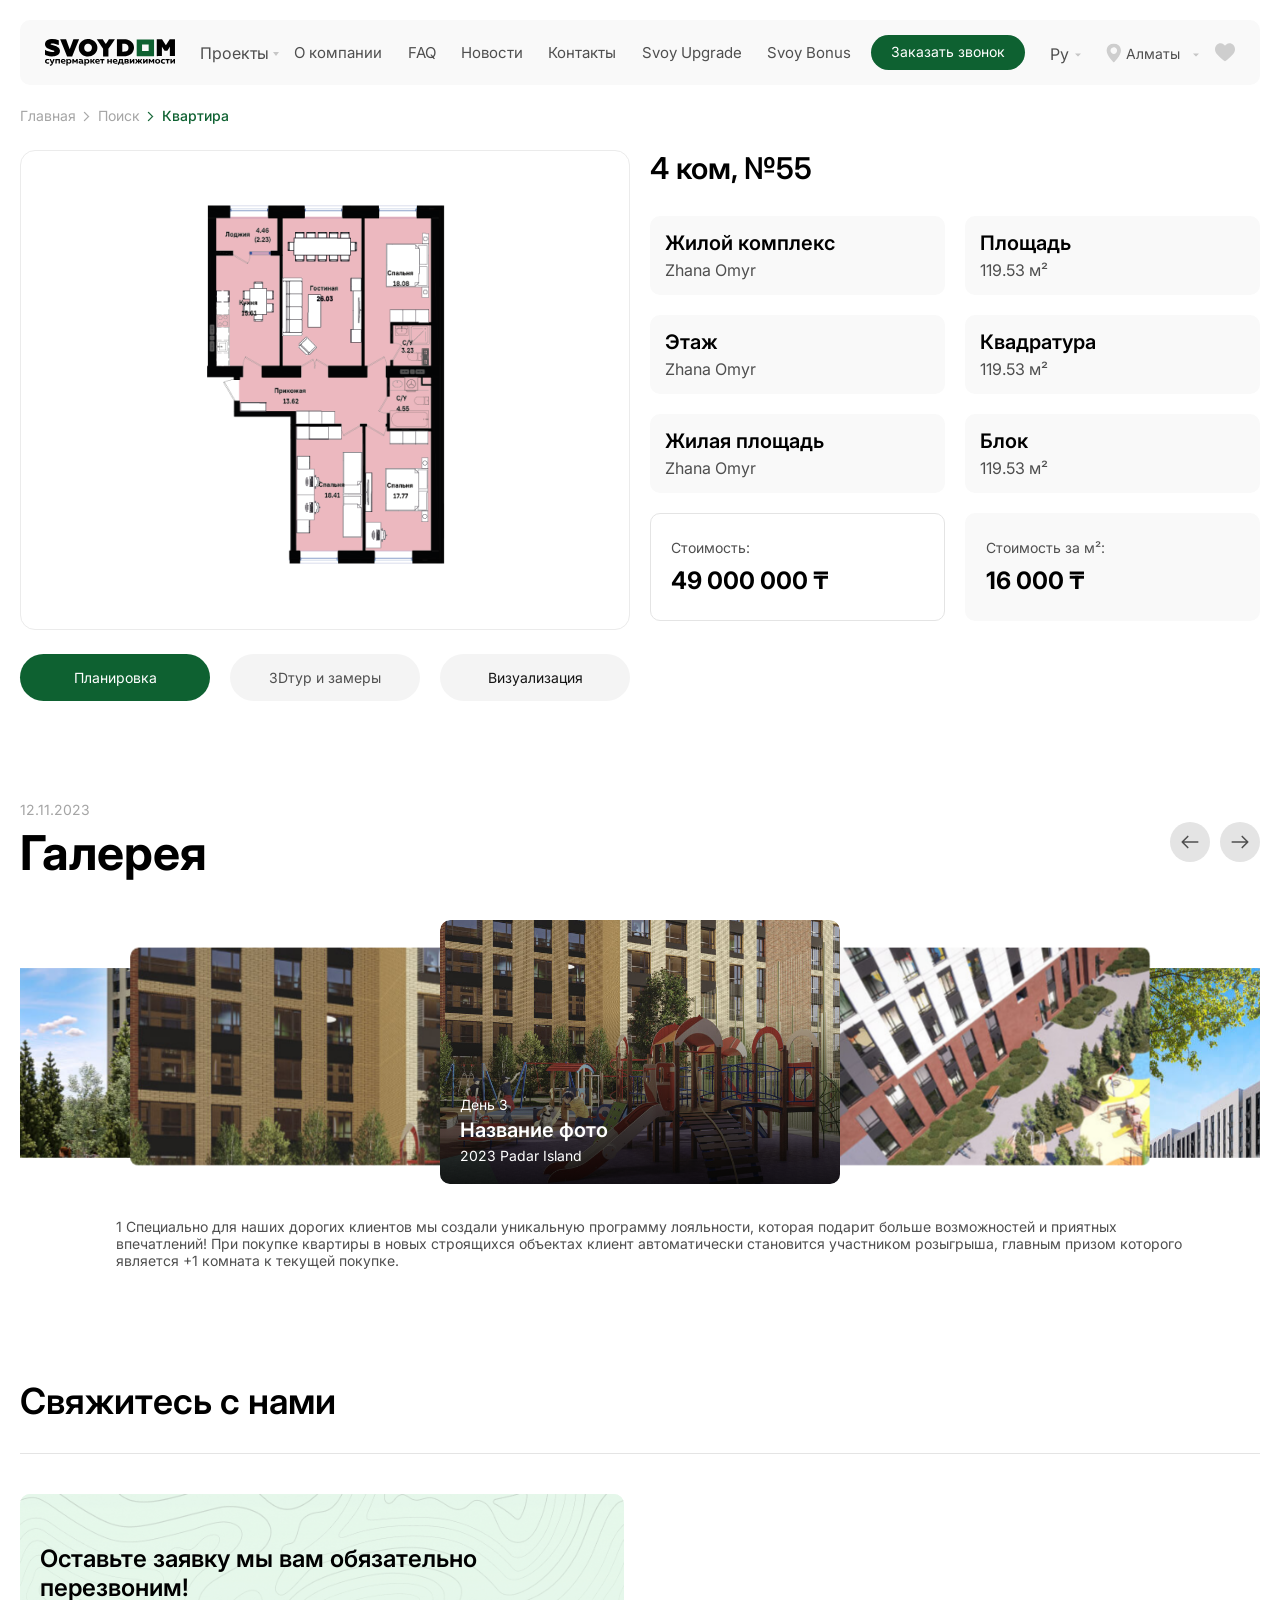
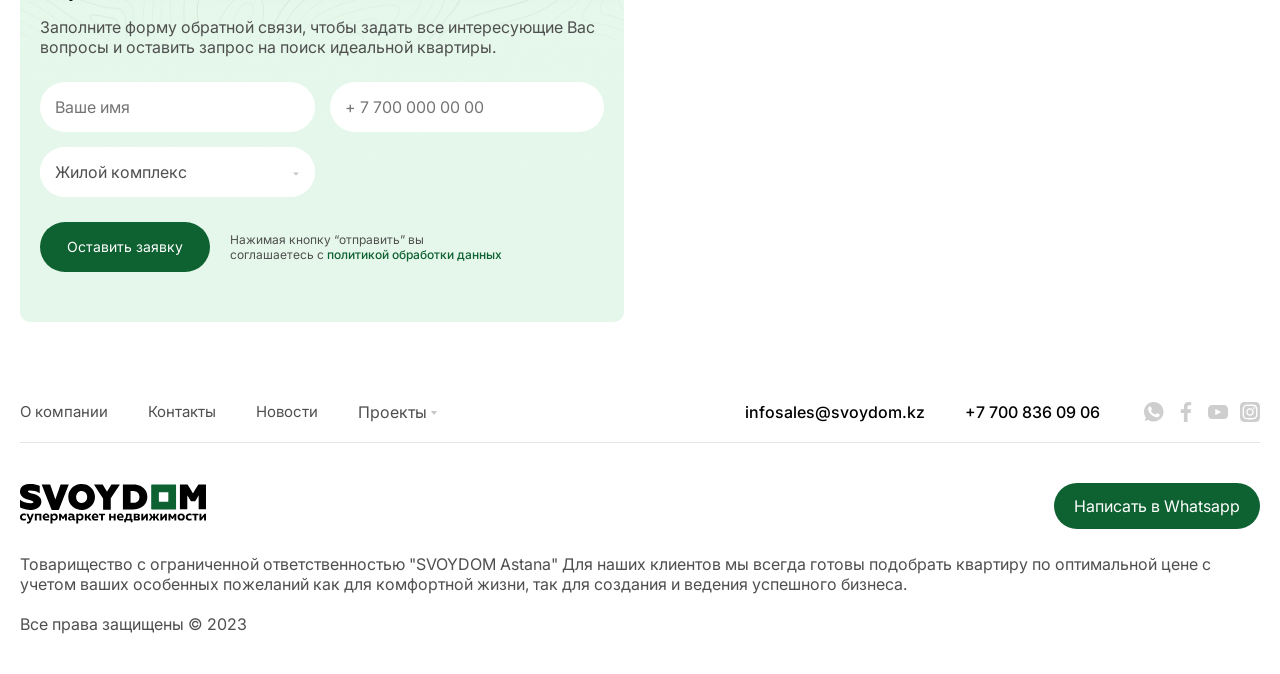
==== commit 2ed610a1: "okey" ====
--- a/apartment-info.html
+++ b/apartment-info.html
@@ -14,6 +14,7 @@
     <link rel="stylesheet" href="css/slick-theme.css" />
     <link rel="stylesheet" href="css/select2.min.css" />
     <link rel="stylesheet" href="css/nouislider.min.css" />
+    <link rel="stylesheet" href="css/magnific-popup.css" />
     <link rel="stylesheet" href="css/aos.css" />
     <link
       rel="stylesheet"
@@ -98,16 +99,16 @@
       <div class="wrapper">
         <div class="tab-wrap">
           <div class="tab-content">
-            <div class="tab-content-item active">
-              <div class="hover-img-wrap">
+            <div class="tab-content-item active popup-gallery">
+              <a href="img/tab-img1.png" class="hover-img-wrap">
                 <img src="img/tab-img1.png" alt="" />
-              </div>
-              <div class="links">
+              </a>
+              <!-- <div class="links">
                 <button data-src="img/tab-img1.png" class="active">1</button>
                 <button data-src="img/slider-img3.jpg">2</button>
                 <button data-src="img/about-info-img5.jpg">3</button>
                 <button data-src="img/info-img2.png">4</button>
-              </div>
+              </div> -->
             </div>
             <div class="tab-content-item"></div>
             <div class="tab-content-item">
@@ -192,16 +193,16 @@
           </div>
         </div>
         <div class="swiper mySwiper">
-          <div class="swiper-wrapper">
+          <div class="swiper-wrapper popup-gallery">
             <div class="swiper-slide">
-              <div class="info">
+              <a href="img/slider-img1.jpg" class="info">
                 <img src="img/slider-img1.jpg" />
                 <div class="texts">
                   <span>День 3</span>
                   <b>Название фото</b>
                   <span>2023 Padar Island</span>
                 </div>
-              </div>
+              </a>
               <p class="text">
                 1 Специально для наших дорогих клиентов мы создали уникальную
                 программу лояльности, которая подарит больше возможностей и
@@ -211,14 +212,14 @@
               </p>
             </div>
             <div class="swiper-slide">
-              <div class="info">
+              <a href="img/slider-img2.jpg" class="info">
                 <img src="img/slider-img2.jpg" />
                 <div class="texts">
                   <span>День 3</span>
                   <b>Название фото</b>
                   <span>2023 Padar Island</span>
                 </div>
-              </div>
+              </a>
               <p class="text">
                 2 Специально для наших дорогих клиентов мы создали уникальную
                 программу лояльности, которая подарит больше возможностей и
@@ -228,14 +229,14 @@
               </p>
             </div>
             <div class="swiper-slide">
-              <div class="info">
+              <a href="img/slider-img3.jpg" class="info">
                 <img src="img/slider-img3.jpg" />
                 <div class="texts">
                   <span>День 3</span>
                   <b>Название фото</b>
                   <span>2023 Padar Island</span>
                 </div>
-              </div>
+              </a>
               <p class="text">
                 3 Специально для наших дорогих клиентов мы создали уникальную
                 программу лояльности, которая подарит больше возможностей и
@@ -245,14 +246,14 @@
               </p>
             </div>
             <div class="swiper-slide">
-              <div class="info">
+              <a href="img/slider-img4.jpg" class="info">
                 <img src="img/slider-img4.jpg" />
                 <div class="texts">
                   <span>День 3</span>
                   <b>Название фото</b>
                   <span>2023 Padar Island</span>
                 </div>
-              </div>
+              </a>
               <p class="text">
                 4 Специально для наших дорогих клиентов мы создали уникальную
                 программу лояльности, которая подарит больше возможностей и
@@ -262,14 +263,14 @@
               </p>
             </div>
             <div class="swiper-slide">
-              <div class="info">
+              <a href="img/slider-img5.jpg" class="info">
                 <img src="img/slider-img5.jpg" />
                 <div class="texts">
                   <span>День 3</span>
                   <b>Название фото</b>
                   <span>2023 Padar Island</span>
                 </div>
-              </div>
+              </a>
               <p class="text">
                 5 Специально для наших дорогих клиентов мы создали уникальную
                 программу лояльности, которая подарит больше возможностей и
@@ -279,92 +280,24 @@
               </p>
             </div>
             <div class="swiper-slide">
-              <div class="info">
+              <a href="img/slider-img1.jpg" class="info">
                 <img src="img/slider-img1.jpg" />
                 <div class="texts">
                   <span>День 3</span>
                   <b>Название фото</b>
                   <span>2023 Padar Island</span>
                 </div>
-              </div>
+              </a>
               <p class="text">
-                6 Специально для наших дорогих клиентов мы создали уникальную
+                1 Специально для наших дорогих клиентов мы создали уникальную
                 программу лояльности, которая подарит больше возможностей и
                 приятных впечатлений! При покупке квартиры в новых строящихся
                 объектах клиент автоматически становится участником розыгрыша,
                 главным призом которого является +1 комната к текущей покупке.
               </p>
             </div>
-            <div class="swiper-slide">
-              <div class="info">
-                <img src="img/slider-img2.jpg" />
-                <div class="texts">
-                  <span>День 3</span>
-                  <b>Название фото</b>
-                  <span>2023 Padar Island</span>
-                </div>
-              </div>
-              <p class="text">
-                7 Специально для наших дорогих клиентов мы создали уникальную
-                программу лояльности, которая подарит больше возможностей и
-                приятных впечатлений! При покупке квартиры в новых строящихся
-                объектах клиент автоматически становится участником розыгрыша,
-                главным призом которого является +1 комната к текущей покупке.
-              </p>
-            </div>
-            <div class="swiper-slide">
-              <div class="info">
-                <img src="img/slider-img3.jpg" />
-                <div class="texts">
-                  <span>День 3</span>
-                  <b>Название фото</b>
-                  <span>2023 Padar Island</span>
-                </div>
-              </div>
-              <p class="text">
-                8 Специально для наших дорогих клиентов мы создали уникальную
-                программу лояльности, которая подарит больше возможностей и
-                приятных впечатлений! При покупке квартиры в новых строящихся
-                объектах клиент автоматически становится участником розыгрыша,
-                главным призом которого является +1 комната к текущей покупке.
-              </p>
-            </div>
-            <div class="swiper-slide">
-              <div class="info">
-                <img src="img/slider-img4.jpg" />
-                <div class="texts">
-                  <span>День 3</span>
-                  <b>Название фото</b>
-                  <span>2023 Padar Island</span>
-                </div>
-              </div>
-              <p class="text">
-                9 Специально для наших дорогих клиентов мы создали уникальную
-                программу лояльности, которая подарит больше возможностей и
-                приятных впечатлений! При покупке квартиры в новых строящихся
-                объектах клиент автоматически становится участником розыгрыша,
-                главным призом которого является +1 комната к текущей покупке.
-              </p>
-            </div>
-            <div class="swiper-slide">
-              <div class="info">
-                <img src="img/slider-img5.jpg" />
-                <div class="texts">
-                  <span>День 3</span>
-                  <b>Название фото</b>
-                  <span>2023 Padar Island</span>
-                </div>
-              </div>
-              <p class="text">
-                10 Специально для наших дорогих клиентов мы создали уникальную
-                программу лояльности, которая подарит больше возможностей и
-                приятных впечатлений! При покупке квартиры в новых строящихся
-                объектах клиент автоматически становится участником розыгрыша,
-                главным призом которого является +1 комната к текущей покупке.
-              </p>
-            </div>
-          </div>
-          <div class="swiper-pagination"></div>
+            <div class="swiper-pagination"></div>
+          </div>
         </div>
       </div>
     </div>
--- a/css/style.css
+++ b/css/style.css
@@ -3517,6 +3517,10 @@
   }
 }
 
+.mfp-close {
+  -webkit-appearance: none;
+}
+
 #popup {
   max-width: 1100px;
   width: 100%;
@@ -3524,7 +3528,7 @@
 }
 @media (max-width: 767px) {
   #popup {
-    max-width: 350px;
+    max-width: 330px;
   }
 }
 #popup .popup-body {
@@ -3547,6 +3551,13 @@
     right: 0;
   }
 }
+@media (max-width: 767px) {
+  #popup .popup-body .mfp-close {
+    right: 0;
+    z-index: 100;
+    opacity: 1;
+  }
+}
 #popup .popup-body .favorites-item {
   background: white;
   border-radius: 10px;
@@ -3556,6 +3567,19 @@
 @media (max-width: 767px) {
   #popup .popup-body .favorites-item {
     padding: 0;
+  }
+  #popup .popup-body .favorites-item .text-wrap {
+    padding: 15px;
+  }
+  #popup .popup-body .favorites-item .text-wrap b {
+    font-size: 20px;
+    line-height: 22px;
+  }
+  #popup .popup-body .favorites-item .favorite-info-list {
+    margin-bottom: 15px;
+  }
+  #popup .popup-body .favorites-item .favorite-info-list li span {
+    font-size: 15px;
   }
 }
 #popup .popup-body .global-btn {
@@ -3709,6 +3733,7 @@
 }
 .apartment-search-info form .info-wrap2 .left-info .buttons a {
   margin-right: 14px;
+  margin-top: 0;
 }
 @media (max-width: 767px) {
   .apartment-search-info form .info-wrap2 .left-info .buttons a {
@@ -4786,6 +4811,7 @@
 @media (max-width: 767px) {
   .apartments-wrap .tab-menu-wrapper .select-wrap {
     margin-bottom: 20px;
+    display: none;
   }
 }
 
@@ -4831,7 +4857,7 @@
 }
 @media (max-width: 767px) {
   .rooms-wrap .rooms-items {
-    min-width: 540px;
+    min-width: 420px;
   }
 }
 .rooms-wrap .rooms-items .rooms-item {
@@ -4842,25 +4868,36 @@
   -ms-flex-align: center;
   align-items: center;
 }
+@media (max-width: 767px) {
+  .rooms-wrap .rooms-items .rooms-item {
+    padding-bottom: 20px;
+  }
+}
 .rooms-wrap .rooms-items .rooms-item > span {
-  font-size: 18px;
-  color: rgba(29, 29, 29, 0.5);
+  font-size: 16px;
+  text-align: center;
+  color: #4f4f4f;
   font-weight: 500;
   flex-wrap: nowrap;
-  height: 50px;
-  width: 50px;
-  min-width: 50px;
-  display: -webkit-box;
-  display: -ms-flexbox;
-  display: flex;
+  height: 60px;
+  width: 60px;
+  min-width: 60px;
+  display: -webkit-box;
+  display: -ms-flexbox;
+  display: flex;
+  padding: 0 5px;
   -webkit-box-align: center;
   -ms-flex-align: center;
   align-items: center;
 }
 @media (max-width: 767px) {
   .rooms-wrap .rooms-items .rooms-item > span {
-    width: 40px;
-    min-width: 40px;
+    width: 50px;
+    min-width: 50px;
+    font-size: 13px;
+    padding: 0 5px;
+    padding-top: 8px;
+    height: 50px;
   }
 }
 .rooms-wrap .rooms-items .rooms-item a {
@@ -4885,11 +4922,24 @@
   justify-content: space-between;
   margin-right: 10px;
   margin-top: 10px;
+  border: 1px solid transparent;
 }
 @media (max-width: 1024px) {
   .rooms-wrap .rooms-items .rooms-item a {
     min-height: auto;
   }
+}
+@media (max-width: 767px) {
+  .rooms-wrap .rooms-items .rooms-item a {
+    height: 50px;
+    width: 50px;
+    min-width: 50px;
+  }
+}
+.rooms-wrap .rooms-items .rooms-item a.active {
+  border-color: #e4e4e4;
+  background: #fff;
+  color: #7a7a7a;
 }
 .rooms-wrap .rooms-items .rooms-item a span {
   font-weight: 500;
@@ -4897,8 +4947,18 @@
   font-size: 12px;
   color: #4f4f4f;
 }
+@media (max-width: 767px) {
+  .rooms-wrap .rooms-items .rooms-item a span {
+    display: none;
+  }
+}
 .rooms-wrap .rooms-items .rooms-item a span.number {
   font-size: 14px;
+}
+@media (max-width: 767px) {
+  .rooms-wrap .rooms-items .rooms-item a span.number {
+    display: inline-block;
+  }
 }
 .rooms-wrap .rooms-items .rooms-item a.disabled {
   opacity: 0.5;
